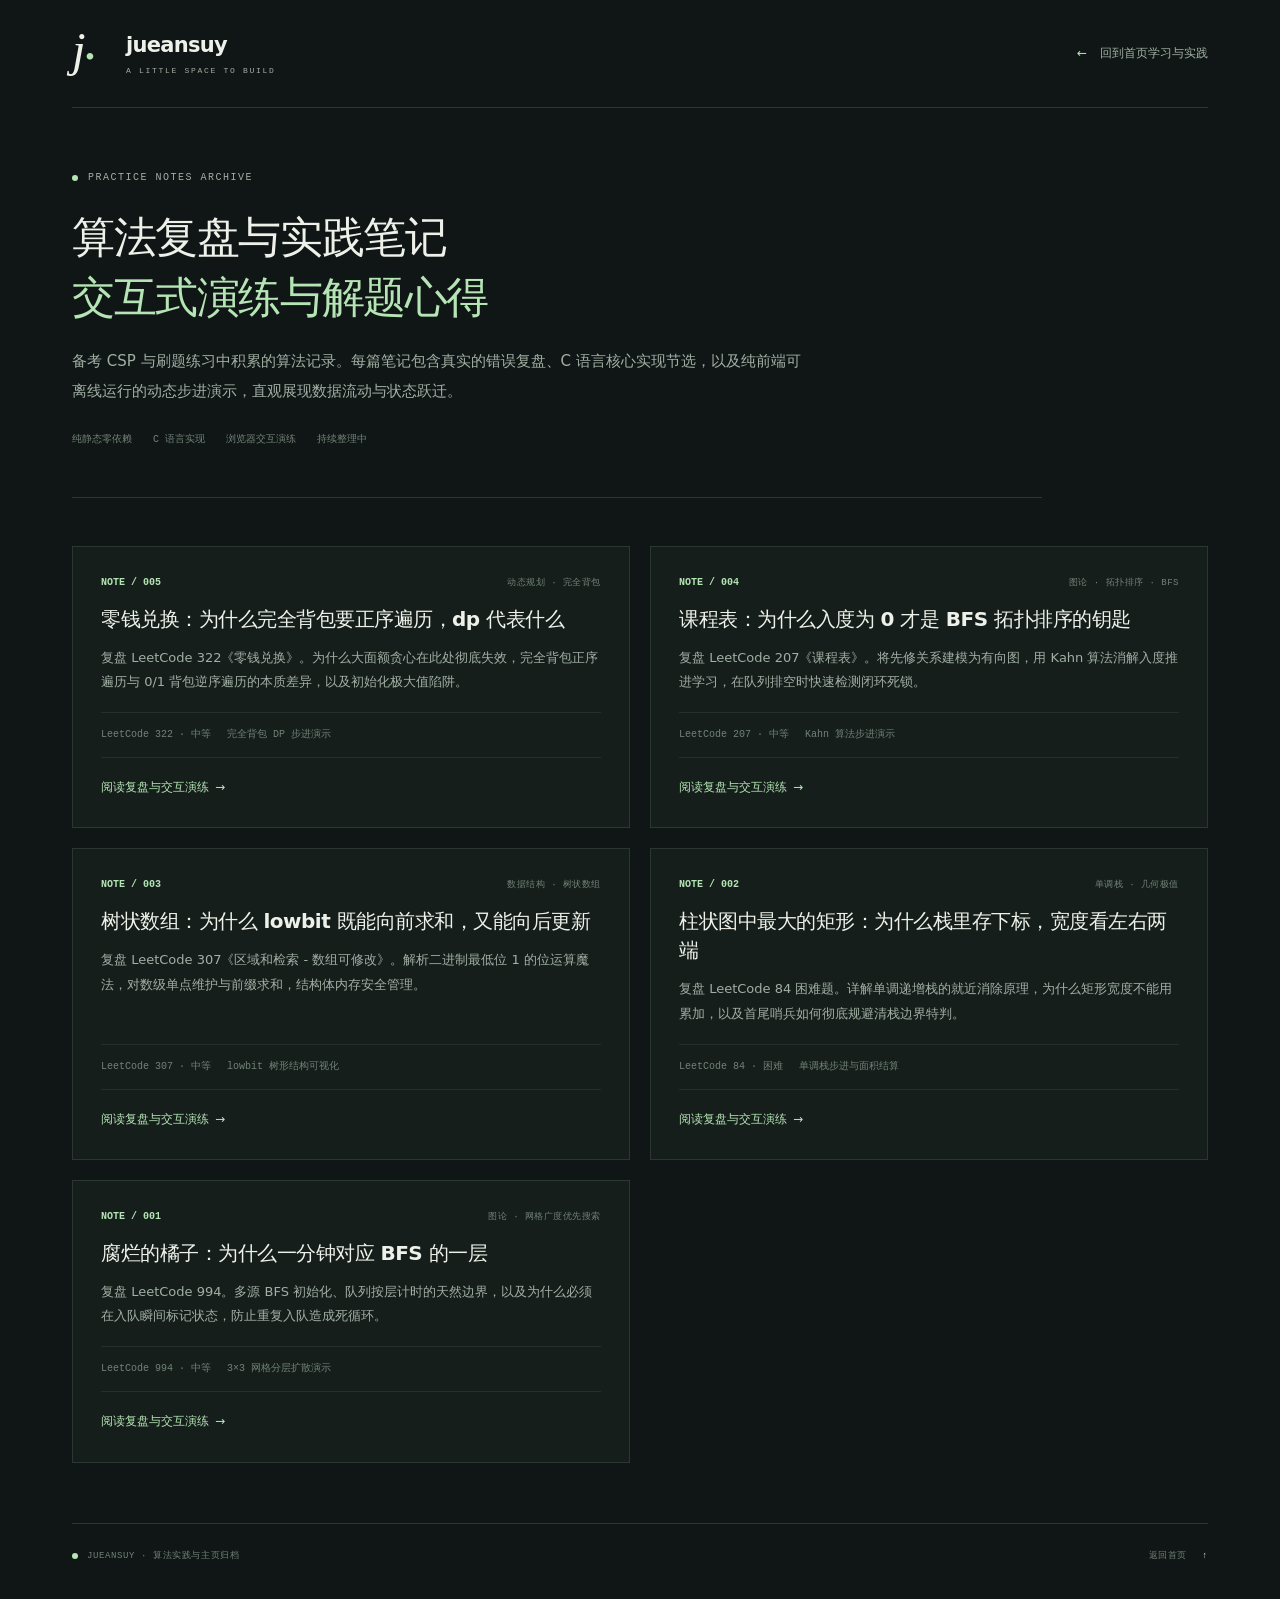
==== notes/index.html @ 7fdd6e7a "Add notes archive, timestamp tool, practice note 005 (Coin Change), and SEO polish" ====
<!doctype html>
<html lang="zh-CN">
<head>
  <meta charset="UTF-8">
  <meta name="viewport" content="width=device-width, initial-scale=1">
  <meta name="description" content="Jueansuy 的算法与刷题实践笔记归档。包含广度优先搜索、单调栈、树状数组、有向图拓扑排序等 C 语言解题复盘与浏览器交互式步进演示。">
  <meta name="theme-color" content="#101615">
  <title>实践笔记归档 · 算法复盘与交互演示 · Jueansuy</title>
  <link rel="icon" type="image/svg+xml" href="../favicon.svg">
  <link rel="stylesheet" href="../style.css">
  <meta property="og:type" content="website">
  <meta property="og:title" content="实践笔记归档 · 算法复盘与交互演示 · Jueansuy">
  <meta property="og:description" content="Jueansuy 的算法与刷题实践笔记归档。包含广度优先搜索、单调栈、树状数组、有向图拓扑排序、完全背包等 C 语言解题复盘与浏览器交互式步进演示。">
  <meta property="og:url" content="https://www.jueansuy.cn/notes/index.html">
  <meta name="twitter:card" content="summary">
</head>
<body class="article-page notes-archive-page">
  <a class="skip-link" href="#archive-content">跳到笔记归档内容</a>
  <div class="site-shell">
    <header class="article-masthead">
      <a class="brand" href="../index.html" aria-label="Jueansuy 首页"><span class="brand-symbol">j<span>•</span></span><span>jueansuy<span class="brand-caption">A LITTLE SPACE TO BUILD</span></span></a>
      <a class="article-back" href="../index.html#practice"><span aria-hidden="true">←</span> 回到首页学习与实践</a>
    </header>

    <main id="archive-content">
      <header class="article-intro">
        <div class="eyebrow"><span class="status-dot"></span> PRACTICE NOTES ARCHIVE</div>
        <h1>算法复盘与实践笔记<br><span class="mint">交互式演练与解题心得</span></h1>
        <p class="article-deck">备考 CSP 与刷题练习中积累的算法记录。每篇笔记包含真实的错误复盘、C 语言核心实现节选，以及纯前端可离线运行的动态步进演示，直观展现数据流动与状态跃迁。</p>
        <div class="article-meta">
          <span>纯静态零依赖</span>
          <span>C 语言实现</span>
          <span>浏览器交互演练</span>
          <span>持续整理中</span>
        </div>
      </header>

      <section class="archive-section" aria-label="算法实践笔记列表">
        <div class="archive-grid">

          <article class="archive-card" aria-labelledby="note-005-title">
            <div class="archive-card-top">
              <span class="archive-card-num">NOTE / 005</span>
              <span class="archive-card-tag">动态规划 · 完全背包</span>
            </div>
            <h2 id="note-005-title"><a href="./coin-change.html">零钱兑换：为什么完全背包要正序遍历，dp 代表什么</a></h2>
            <p class="archive-card-desc">复盘 LeetCode 322《零钱兑换》。为什么大面额贪心在此处彻底失效，完全背包正序遍历与 0/1 背包逆序遍历的本质差异，以及初始化极大值陷阱。</p>
            <div class="archive-card-meta">
              <span>LeetCode 322 · 中等</span>
              <span>完全背包 DP 步进演示</span>
            </div>
            <div class="archive-card-footer">
              <a class="archive-card-link" href="./coin-change.html">阅读复盘与交互演练 <span aria-hidden="true">→</span></a>
            </div>
          </article>

          <article class="archive-card" aria-labelledby="note-004-title">
            <div class="archive-card-top">
              <span class="archive-card-num">NOTE / 004</span>
              <span class="archive-card-tag">图论 · 拓扑排序 · BFS</span>
            </div>
            <h2 id="note-004-title"><a href="./course-schedule.html">课程表：为什么入度为 0 才是 BFS 拓扑排序的钥匙</a></h2>
            <p class="archive-card-desc">复盘 LeetCode 207《课程表》。将先修关系建模为有向图，用 Kahn 算法消解入度推进学习，在队列排空时快速检测闭环死锁。</p>
            <div class="archive-card-meta">
              <span>LeetCode 207 · 中等</span>
              <span>Kahn 算法步进演示</span>
            </div>
            <div class="archive-card-footer">
              <a class="archive-card-link" href="./course-schedule.html">阅读复盘与交互演练 <span aria-hidden="true">→</span></a>
            </div>
          </article>

          <article class="archive-card" aria-labelledby="note-003-title">
            <div class="archive-card-top">
              <span class="archive-card-num">NOTE / 003</span>
              <span class="archive-card-tag">数据结构 · 树状数组</span>
            </div>
            <h2 id="note-003-title"><a href="./range-sum-mutable.html">树状数组：为什么 lowbit 既能向前求和，又能向后更新</a></h2>
            <p class="archive-card-desc">复盘 LeetCode 307《区域和检索 - 数组可修改》。解析二进制最低位 1 的位运算魔法，对数级单点维护与前缀求和，结构体内存安全管理。</p>
            <div class="archive-card-meta">
              <span>LeetCode 307 · 中等</span>
              <span>lowbit 树形结构可视化</span>
            </div>
            <div class="archive-card-footer">
              <a class="archive-card-link" href="./range-sum-mutable.html">阅读复盘与交互演练 <span aria-hidden="true">→</span></a>
            </div>
          </article>

          <article class="archive-card" aria-labelledby="note-002-title">
            <div class="archive-card-top">
              <span class="archive-card-num">NOTE / 002</span>
              <span class="archive-card-tag">单调栈 · 几何极值</span>
            </div>
            <h2 id="note-002-title"><a href="./largest-rectangle.html">柱状图中最大的矩形：为什么栈里存下标，宽度看左右两端</a></h2>
            <p class="archive-card-desc">复盘 LeetCode 84 困难题。详解单调递增栈的就近消除原理，为什么矩形宽度不能用累加，以及首尾哨兵如何彻底规避清栈边界特判。</p>
            <div class="archive-card-meta">
              <span>LeetCode 84 · 困难</span>
              <span>单调栈步进与面积结算</span>
            </div>
            <div class="archive-card-footer">
              <a class="archive-card-link" href="./largest-rectangle.html">阅读复盘与交互演练 <span aria-hidden="true">→</span></a>
            </div>
          </article>

          <article class="archive-card" aria-labelledby="note-001-title">
            <div class="archive-card-top">
              <span class="archive-card-num">NOTE / 001</span>
              <span class="archive-card-tag">图论 · 网格广度优先搜索</span>
            </div>
            <h2 id="note-001-title"><a href="./rotting-oranges.html">腐烂的橘子：为什么一分钟对应 BFS 的一层</a></h2>
            <p class="archive-card-desc">复盘 LeetCode 994。多源 BFS 初始化、队列按层计时的天然边界，以及为什么必须在入队瞬间标记状态，防止重复入队造成死循环。</p>
            <div class="archive-card-meta">
              <span>LeetCode 994 · 中等</span>
              <span>3×3 网格分层扩散演示</span>
            </div>
            <div class="archive-card-footer">
              <a class="archive-card-link" href="./rotting-oranges.html">阅读复盘与交互演练 <span aria-hidden="true">→</span></a>
            </div>
          </article>

        </div>
      </section>
    </main>

    <footer class="site-footer">
      <span><span class="status-dot"></span> JUEANSUY · 算法实践与主页归档</span>
      <a href="../index.html">返回首页 <span>↑</span></a>
    </footer>
  </div>
</body>
</html>
---- style.css ----
:root{color-scheme:dark;--bg:#101615;--surface:#151e1b;--surface-deep:#111915;--line:#2a3831;--line-soft:#233028;--ink:#eef1e9;--muted:#a1afa4;--subtle:#718277;--mint:#b5e5b5;--lime:#c2e9a6;--mono:Consolas,"SFMono-Regular",monospace;--sans:Inter,"Segoe UI","Microsoft YaHei",system-ui,sans-serif}*{box-sizing:border-box}html{scroll-behavior:smooth;scroll-padding-top:26px}body{margin:0;background:var(--bg);color:var(--ink);font-family:var(--sans);font-size:15px;line-height:1.7;-webkit-font-smoothing:antialiased}button,textarea{font:inherit}button,a,textarea{-webkit-tap-highlight-color:transparent}a{color:inherit;text-decoration:none}button{cursor:pointer}button:disabled{cursor:default;opacity:.45}[hidden]{display:none!important}button:focus-visible,a:focus-visible,summary:focus-visible{outline:2px solid var(--mint);outline-offset:5px}textarea:focus-visible{outline:2px solid var(--mint);outline-offset:-2px}::selection{background:#b5e5b5;color:#101615}.site-shell{max-width:1232px;margin:auto;padding:0 48px}.skip-link{position:fixed;top:-100px;left:16px;z-index:100;padding:10px 20px;background:var(--mint);color:var(--bg)}.skip-link:focus{top:12px}.site-header{height:108px;display:flex;align-items:center;justify-content:space-between;border-bottom:1px solid var(--line);gap:28px}.brand{display:flex;align-items:center;gap:14px;font-weight:650;font-size:21px;letter-spacing:-.7px}.brand-symbol{width:40px;height:44px;font-size:49px;line-height:37px;font-family:Georgia,serif;font-style:italic;letter-spacing:-7px;font-weight:500}.brand-symbol>span{color:var(--mint);font-size:28px;margin-left:6px}.brand-caption{font:8px/1.8 var(--mono);letter-spacing:1.7px;display:block;color:var(--muted)}.site-header nav{display:flex;gap:34px;margin-left:auto}.site-header nav a{font-size:13px;color:var(--muted);transition:color .2s}.site-header nav a:hover,.text-link:hover{color:var(--mint)}.header-link{font-size:12px;border:1px solid #3d5043;padding:10px 16px;white-space:nowrap}.header-link span{margin-left:13px;color:var(--mint)}.hero{display:grid;grid-template-columns:1.2fr 1fr;gap:54px;align-items:center;padding:77px 0 72px}.eyebrow{font:10px/1.5 var(--mono);letter-spacing:1.5px;color:var(--muted);display:flex;align-items:center;gap:10px}.status-dot{display:inline-block;flex:none;width:6px;height:6px;border-radius:50%;background:var(--mint)}h1{font-size:clamp(40px,4.7vw,61px);line-height:1.35;font-weight:560;letter-spacing:-2.6px;margin:24px 0}.mint{color:var(--mint)}.hero-description{font-size:13px;line-height:1.95;color:var(--muted);margin:0 0 27px}.button{border:0;display:inline-flex;align-items:center;justify-content:center;gap:27px;padding:13px 21px;font-size:13px;font-weight:600;line-height:1.4;transition:background .2s,transform .2s}.button-primary{background:var(--mint);color:#142519}.button-primary:hover:enabled,a.button-primary:hover{background:#cef4ca;transform:translateY(-1px)}.hero-button{padding:15px 22px}.hero-footnote{margin-top:22px;display:flex;align-items:center;gap:10px;color:var(--subtle);font-size:11px}.little-line{display:inline-block;width:24px;height:1px;background:#516454}.hero-art{height:337px;position:relative;overflow:hidden;background-color:#1b2820;background-image:radial-gradient(#54634a66 .7px,transparent .7px);background-size:13px 13px;border:1px solid #3c4a39;isolation:isolate}.art-corner{position:absolute;left:20px;right:20px;font:9px/1.5 var(--mono);letter-spacing:1.4px;color:#adbea4;z-index:3}.art-corner-top{top:18px}.art-corner-bottom{bottom:17px;display:flex;justify-content:space-between;border-top:1px solid #83967644;padding-top:12px}.art-corner-bottom span{font-size:19px;line-height:12px}.art-letter{position:absolute;left:65px;top:-23px;font:italic 310px/1.05 Georgia,serif;color:#cfdfb1;letter-spacing:-25px;z-index:1;text-shadow:15px 13px 0 #0f1a1266;transform:rotate(-7deg)}.art-letter span{color:#a8d4b5;font-size:260px}.orbit{position:absolute;border:1px solid #95b69155;border-radius:50%;width:330px;height:180px;transform:rotate(-37deg);top:79px;left:25px}.orbit-two{transform:rotate(36deg);width:380px;height:240px;top:41px;left:14px;border-color:#95b69133}.orbit-dot{position:absolute;left:40px;top:192px;width:8px;height:8px;background:var(--mint);border-radius:50%;z-index:3;box-shadow:0 0 0 5px #b5e5b511}.art-sticker{position:absolute;right:19px;top:115px;background:#dedeca;color:#29382b;padding:17px 21px;transform:rotate(7deg);z-index:2;font:30px/1.05 Georgia,serif;box-shadow:3px 4px 0 #0a140b33}.art-sticker em{font-weight:400}.art-sticker span{display:block;font:9px/1.6 var(--sans);margin-top:11px;letter-spacing:1.1px}.section-heading{display:flex;align-items:end;justify-content:space-between;gap:24px;margin-bottom:23px}.section-index{font:10px/1.6 var(--mono);letter-spacing:1.7px;color:var(--subtle)}h2{font-size:27px;line-height:1.4;font-weight:550;letter-spacing:-.8px;margin:10px 0 0}.section-heading>p{font-size:11px;line-height:1.6;color:var(--muted);margin:0 0 4px;display:flex;align-items:center;gap:8px}.section-heading .status-dot{width:5px;height:5px}.workbench{border:1px solid #3b4b3e;background:var(--surface)}.workbench-top{display:flex;align-items:center;justify-content:space-between;border-bottom:1px solid var(--line);padding:0 22px;gap:16px}.tool-tabs{display:flex;align-items:stretch;gap:24px}.tool-tab{color:var(--muted);background:transparent;border:0;padding:20px 4px 17px;font-size:12px;border-bottom:2px solid transparent;white-space:nowrap}.tool-tab>span{font:13px var(--mono);margin-right:7px;color:var(--subtle)}.tool-tab.active{color:var(--mint);border-bottom-color:var(--mint)}.tool-tab.active>span{color:var(--mint)}.local-badge{font:9px var(--mono);letter-spacing:1px;color:#849788;white-space:nowrap}.local-badge>span{font-size:14px;vertical-align:middle;margin-right:5px}.tool-description-row{display:flex;align-items:center;justify-content:space-between;gap:16px;min-height:74px;padding:14px 26px}.tool-description-row>p{font-size:11px;color:var(--muted);margin:0;line-height:1.8}.mode-controls{display:flex;border:1px solid #465944;padding:3px;flex:none}.mode-controls button{border:0;background:transparent;color:var(--muted);font-size:11px;line-height:1.3;padding:7px 13px}.mode-controls button[aria-pressed=true]{background:#334531;color:#e4efd9}.editors{display:grid;grid-template-columns:1fr 1fr;padding:0 26px;gap:18px}.editor{min-width:0;background:var(--surface-deep);border:1px solid var(--line);display:flex;flex-direction:column}.editor-heading{padding:12px 15px;display:flex;align-items:center;justify-content:space-between;border-bottom:1px solid var(--line-soft);gap:8px;min-height:48px}.editor-heading label{font-size:11px;font-weight:600;white-space:nowrap}.editor-heading label span{font:9px var(--mono);color:var(--subtle);margin-left:7px;letter-spacing:1px}.editor-actions{display:flex;gap:14px}.editor-actions button,.copy-button{background:transparent;border:0;color:var(--muted);font-size:10px;padding:2px 0}.editor-actions button:hover,.copy-button:hover:enabled{color:var(--mint)}.copy-button{display:flex;align-items:center;gap:5px;white-space:nowrap}.copy-button svg{width:13px;height:13px;fill:none;stroke:currentColor;stroke-width:1.3}.editor textarea{width:100%;min-height:163px;resize:vertical;border:0;border-radius:0;display:block;padding:17px 15px;background:transparent;color:#e2eadf;font:13px/1.9 var(--mono),"Microsoft YaHei",sans-serif;overflow-wrap:anywhere;white-space:pre-wrap}.output-editor textarea{color:var(--mint);word-break:break-all}.editor textarea::placeholder{color:#65796a;font-size:12px}.editor-meta{margin-top:auto;display:flex;justify-content:space-between;padding:8px 15px;border-top:1px solid var(--line-soft);font:9px/1.5 var(--mono);color:var(--subtle);gap:12px}.workbench-footer{display:flex;align-items:center;justify-content:space-between;gap:16px;padding:21px 26px}.run-actions{display:flex;gap:16px;align-items:center}.swap-button{border:0;background:transparent;color:var(--muted);font-size:11px;padding:8px 0;white-space:nowrap}.swap-button>span{margin-left:7px}#tool-status{font-size:11px;line-height:1.8;color:var(--muted);margin:0;text-align:right;max-width:48%;overflow-wrap:anywhere}#tool-status[data-state=error]{color:#f5b3a7}#tool-status[data-state=success]{color:#bad0aa}.toolbox-caption{display:flex;justify-content:space-between;gap:18px;font:10px/1.8 var(--mono);color:var(--subtle);margin-top:12px}.noscript-note{border:1px solid #a98650;padding:15px;color:#edd4ad}.notes-section{margin-top:74px}.note-list{border-top:1px solid var(--line)}.note{border-bottom:1px solid var(--line)}.note summary{list-style:none;cursor:pointer;display:flex;align-items:center;gap:28px;padding:24px 7px;transition:background .2s}.note summary::-webkit-details-marker{display:none}.note summary:hover{background:#18241a}.note-number{font:12px var(--mono);color:#6d8671;align-self:flex-start;padding-top:4px;min-width:30px}.note-category{font:9px var(--mono);letter-spacing:1.2px;color:var(--subtle)}h3{font-weight:500;font-size:18px;line-height:1.6;margin:5px 0 4px;letter-spacing:-.2px}.note summary p{font-size:11px;color:var(--muted);margin:0}.note-open{margin-left:auto;align-self:center;font-size:22px;font-weight:300;color:var(--mint);padding:0 9px}.note[open] .note-open{transform:rotate(45deg)}.note-body{max-width:810px;padding:0 58px 26px;font-size:13px;line-height:1.95;color:#b6c3b7}.note-body p:first-child{margin-top:0}.note-body code{font:11px var(--mono);padding:2px 5px;background:#26362a;color:var(--mint)}.text-link{background:transparent;border:0;padding:4px 0;font-size:12px;color:var(--mint)}.text-link span{margin-left:12px}.about-section{margin-top:72px;display:flex;gap:28px;align-items:center;border-top:1px solid var(--line);padding:36px 0}.about-mark{font-size:53px;line-height:1;color:var(--mint);align-self:flex-start}.about-section h2{font-size:23px}.about-section p{font-size:12px;color:var(--muted);margin-bottom:0;max-width:630px}.about-tag{margin-left:auto;font:12px/1.45 var(--mono);letter-spacing:1px;color:#6b816f;padding-left:20px}.about-tag span{color:var(--mint)}.site-footer{display:flex;justify-content:space-between;align-items:center;gap:20px;border-top:1px solid var(--line);padding:24px 0 35px;font:9px/1.8 var(--mono);letter-spacing:.6px;color:var(--subtle)}.site-footer>span{display:flex;align-items:center;gap:9px}.site-footer a{white-space:nowrap}.site-footer a span{margin-left:9px;color:var(--mint)}
@media(min-width:1500px){.site-shell{max-width:1310px}.hero{gap:100px}.hero-art{height:365px}.art-letter{top:-12px;left:90px}.art-sticker{right:23px;top:130px}.orbit{left:55px;top:94px}.orbit-two{left:39px;top:55px}}
@media(max-width:900px){.site-shell{padding:0 28px}.site-header{height:92px;gap:16px}.site-header nav{gap:22px}.header-link{display:none}.hero{gap:28px;padding:56px 0 58px;grid-template-columns:1.15fr 1fr}h1{font-size:45px;letter-spacing:-2px}.hero-art{height:310px}.art-letter{left:25px;top:0;font-size:275px}.art-letter span{font-size:220px}.art-sticker{right:12px;top:132px;font-size:23px;padding:14px}.orbit{left:-25px}.orbit-two{left:-40px}.art-corner{font-size:8px}.tool-tabs{gap:20px}.local-badge{display:none}.section-heading>p{max-width:210px}.editors{padding:0 20px;gap:12px}.tool-description-row{padding:14px 20px}.workbench-footer{padding:19px 20px;flex-wrap:wrap}#tool-status{max-width:100%;text-align:left}.hero-description{font-size:12px}.desktop-break{display:none}.run-actions{flex-wrap:wrap}}
@media(max-width:640px){.site-shell{padding:0 20px}.site-header{height:83px;gap:12px}.brand{font-size:19px;gap:9px}.brand-caption{font-size:7px;letter-spacing:1px}.brand-symbol{width:31px}.site-header nav{gap:15px}.site-header nav a{font-size:11px}.hero{grid-template-columns:1fr;padding:40px 0 43px;gap:32px}.eyebrow{font-size:8px;letter-spacing:1.2px}h1{font-size:48px;line-height:1.3;letter-spacing:-2.2px;margin:20px 0}.hero-description{font-size:12px}.hero-art{height:224px}.art-letter{font-size:225px;top:-32px;left:60px;letter-spacing:-20px}.art-letter span{font-size:190px}.art-sticker{right:30px;top:60px;font-size:26px;padding:15px 20px}.art-corner-top{top:13px}.art-corner-bottom{bottom:13px;padding-top:8px}.orbit{left:40px;top:30px;width:260px;height:140px}.orbit-two{left:10px;top:-12px;width:310px;height:210px}.orbit-dot{left:39px;top:129px}.hero-footnote{margin-top:17px;font-size:10px}.section-heading{align-items:start;flex-direction:column;gap:10px;margin-bottom:19px}.section-heading>p{max-width:none;margin:0;font-size:10px}.section-index{font-size:9px}h2{font-size:25px;margin-top:8px}.workbench-top{padding:0 13px;overflow-x:auto;-webkit-overflow-scrolling:touch;scrollbar-width:none}.workbench-top::-webkit-scrollbar{display:none}.tool-tabs{width:max-content;min-width:100%;gap:14px;justify-content:flex-start}.tool-tab{padding:17px 3px 14px;font-size:11px}.tool-tab>span{margin-right:4px;font-size:11px}.tool-description-row{padding:16px;gap:12px;align-items:flex-start;flex-direction:column;min-height:0}.tool-description-row>p{font-size:11px}.editors{grid-template-columns:1fr;padding:0 15px;gap:12px}.editor textarea{min-height:145px;padding:13px;font-size:12px}.editor-heading{padding:11px 13px}.editor-meta{padding:8px 13px}.output-editor textarea{min-height:130px}.workbench-footer{padding:18px 15px;gap:12px;align-items:flex-start;flex-direction:column}.run-actions{gap:13px;width:100%}.run-actions>.button{flex:1;padding:13px 12px;font-size:12px;gap:12px}.swap-button{font-size:10px}#tool-status{font-size:10px}.toolbox-caption{font-size:9px;flex-direction:column;gap:2px}.notes-section{margin-top:49px}.note summary{gap:13px;padding:20px 0}.note-number{font-size:10px;min-width:20px}.note-category{font-size:8px;letter-spacing:.7px}h3{font-size:15px;line-height:1.55}.note summary p{font-size:10px}.note-open{font-size:20px;padding:0 3px}.note-body{padding:0 15px 22px 33px;font-size:12px}.about-section{margin-top:46px;padding:28px 0;gap:15px;align-items:flex-start}.about-mark{font-size:34px}.about-section h2{font-size:21px}.about-section p{font-size:11px}.about-tag{display:none}.site-footer{font-size:8px;letter-spacing:0;padding:20px 0 26px;align-items:flex-start}.site-footer>span{max-width:220px}.site-footer .status-dot{width:4px;height:4px;margin-top:4px}}
@media(max-width:360px){.site-shell{padding:0 15px}.site-header nav{gap:11px}.brand-caption{display:none}.brand{font-size:18px}.site-header{height:73px}h1{font-size:41px}.hero-art{height:205px}.art-letter{left:35px;top:-40px}.art-sticker{right:15px;top:56px;font-size:24px}.tool-tab{font-size:10px}.tool-tab>span{font-size:10px;margin-right:3px}.editor-actions{gap:10px}.editor-heading label span{font-size:8px;margin-left:5px}.copy-button{font-size:9px}.run-actions{gap:8px}.swap-button{font-size:9px}.hero-footnote{font-size:9px}.section-heading h2{font-size:23px}.site-footer{gap:8px}}
.practice-section{margin-top:74px}.practice-grid{display:grid;grid-template-columns:minmax(0,1.5fr) minmax(0,1fr);gap:18px}.project-card{min-width:0;display:flex;flex-direction:column;padding:28px;border:1px solid var(--line);background:var(--surface)}.project-featured{grid-row:span 2;background:linear-gradient(140deg,#1d2b20,var(--surface) 70%);border-color:#485f47;padding:32px}.project-kicker{display:flex;justify-content:space-between;align-items:center;flex-wrap:wrap;gap:8px;font:10px/1.6 var(--mono);letter-spacing:.8px;color:var(--subtle)}.project-featured .project-kicker{color:var(--mint)}.project-card h3{margin:18px 0 12px;font-size:21px;line-height:1.5;overflow-wrap:anywhere}.project-featured h3{font-size:30px;line-height:1.45;letter-spacing:-.8px}.project-description{margin:0;color:var(--muted);font-size:12px;line-height:1.95}.project-flow{display:grid;grid-template-columns:repeat(3,minmax(0,1fr));gap:16px;margin:27px 0 24px;padding:22px 0;border-top:1px solid #344735;border-bottom:1px solid #344735;list-style:none}.project-flow li{min-width:0}.project-flow li>span{display:block;color:var(--subtle);font:8px/1.6 var(--mono);letter-spacing:.4px;overflow-wrap:anywhere}.project-flow strong{display:block;font-size:13px;font-weight:500;margin-top:7px}.project-flow p{color:var(--muted);font-size:10px;line-height:1.9;margin:7px 0 0}.project-details{font-size:12px;color:var(--muted)}.project-details summary{list-style:none;cursor:pointer;display:flex;align-items:center;justify-content:space-between;color:var(--mint);padding:2px 0}.project-details summary::-webkit-details-marker{display:none}.project-details summary>span{font-size:18px;line-height:1}.project-details[open] summary>span{transform:rotate(45deg)}.project-details p{font-size:11px;line-height:1.95;margin:12px 0 0}.project-tags{display:flex;flex-wrap:wrap;gap:7px;padding:0;margin:23px 0 0;list-style:none}.project-tags li{font:9px/1.6 var(--mono);color:#b7c7b5;border:1px solid #344735;padding:4px 8px;overflow-wrap:anywhere}.project-link{display:flex;align-items:center;justify-content:space-between;gap:16px;font-size:12px;color:var(--mint);padding-top:20px;margin-top:auto}.project-link:hover{text-decoration:underline;text-underline-offset:4px}.project-recent{background:var(--surface-deep)}
@media(max-width:900px){.practice-grid{grid-template-columns:minmax(0,1.25fr) minmax(0,1fr);gap:14px}.project-card{padding:23px}.project-featured{padding:25px}.project-featured h3{font-size:25px}.project-card:not(.project-featured) h3{font-size:19px}.project-flow{grid-template-columns:1fr;gap:15px;margin:22px 0}.project-flow li>span{display:inline-block;margin-right:12px}.project-flow strong{display:inline-block;margin-top:0}.project-flow p{margin-top:4px}}
@media(max-width:640px){.site-header{height:auto;min-height:105px;flex-wrap:wrap;gap:14px;padding:17px 0}.site-header nav{flex-basis:100%;margin-left:0;flex-wrap:wrap;gap:8px 23px}.site-header nav a{white-space:nowrap}.practice-section{margin-top:49px}.practice-grid{grid-template-columns:minmax(0,1fr);gap:14px}.project-featured{grid-row:auto}.project-card,.project-featured{padding:23px}.project-featured h3{font-size:27px;margin-top:17px}.project-flow{gap:17px}.project-kicker{font-size:9px}.project-title-break{display:none}.project-card:not(.project-featured) h3{font-size:20px}.project-link{padding-top:18px}.project-tags{margin-top:19px}}
@media(max-width:360px){.site-header nav{gap:8px 19px}.project-card,.project-featured{padding:20px}.project-featured h3{font-size:25px}.project-kicker{letter-spacing:.2px}.project-flow li>span{margin-right:8px}}
.project-note-link{display:block;margin-top:22px;padding:15px 0;border-top:1px solid var(--line);border-bottom:1px solid var(--line);color:var(--mint);font-size:12px;line-height:1.8;overflow-wrap:anywhere}.project-note-label{display:block;font:9px/1.7 var(--mono);letter-spacing:1px;color:var(--subtle);margin-bottom:5px}.project-note-link>span:last-child{display:flex;align-items:center;justify-content:space-between;gap:12px}.project-note-link:hover>span:last-child{text-decoration:underline;text-underline-offset:4px}.project-note-link+.project-note-link{margin-top:-1px}
.article-page .article-masthead{min-height:108px;display:flex;align-items:center;justify-content:space-between;gap:25px;border-bottom:1px solid var(--line)}.article-page .article-back{font-size:12px;color:var(--muted);white-space:nowrap}.article-page .article-back>span{color:var(--mint);margin-right:9px}.article-page .article-back:hover{color:var(--mint)}.article-page .article-intro{max-width:970px;padding:62px 0 48px;border-bottom:1px solid var(--line);margin-bottom:48px}.article-page .article-intro h1{font-size:43px;line-height:1.4;letter-spacing:-1.4px;margin:22px 0 20px;overflow-wrap:anywhere;font-weight:550}.article-page .article-deck{max-width:740px;font-size:15px;line-height:1.95;color:var(--muted);margin:0}.article-page .article-meta{display:flex;flex-wrap:wrap;gap:9px 21px;font:10px/1.8 var(--mono);color:var(--subtle);margin-top:25px}.article-page .article-layout{display:grid;grid-template-columns:minmax(0,780px) minmax(150px,1fr);gap:64px}.article-page .article-content{min-width:0}.article-page .article-section{margin:0 0 53px;scroll-margin-top:28px}.article-page .article-section h2{font-size:25px;margin:9px 0 19px;line-height:1.5;letter-spacing:-.5px;overflow-wrap:anywhere}.article-page .article-section p{font-size:14px;line-height:1.95;color:#b6c3b7;margin:15px 0}.article-page .article-section strong{color:var(--ink);font-weight:550}.article-page .article-section code{font:12px/1.7 var(--mono);color:var(--mint);background:#233328;padding:2px 5px;overflow-wrap:anywhere}.article-page .article-toc{position:sticky;top:34px;align-self:start;padding:5px 0 0 24px;border-left:1px solid var(--line)}.article-page .article-toc nav{display:flex;flex-direction:column;gap:15px;margin-top:23px}.article-page .article-toc nav a{font-size:12px;color:var(--muted)}.article-page .article-toc nav a:hover{color:var(--mint)}.article-page .article-toc>p{font-size:11px;line-height:1.9;color:var(--subtle);margin-top:33px}.article-page .article-steps{list-style:none;margin:24px 0;padding:0;border-top:1px solid var(--line)}.article-page .article-steps>li{display:flex;align-items:start;gap:20px;padding:23px 0;border-bottom:1px solid var(--line)}.article-page .article-step-number{font:11px/1.7 var(--mono);color:var(--subtle);padding-top:2px;flex:none}.article-page .article-steps h3{font-size:17px;line-height:1.6;margin:0 0 8px}.article-page .article-steps p{margin:0;font-size:13px}.article-page .article-insight{padding:22px 25px;border-left:2px solid var(--mint);background:#18251c}.article-page .article-insight p{margin:8px 0 0;font-size:13px}.article-page .article-code-panel{border:1px solid var(--line);background:var(--surface-deep);margin:23px 0 15px;min-width:0}.article-page .article-code-caption{display:flex;align-items:center;justify-content:space-between;gap:14px;padding:13px 18px;border-bottom:1px solid var(--line);font:10px/1.7 var(--mono);color:var(--subtle)}.article-page .article-code-caption a{color:var(--mint);font-size:10px}.code-copy-btn{border:1px solid #3c5443;background:#152219;color:var(--mint);font:10px/1 var(--mono);padding:4px 8px;cursor:pointer;transition:all .15s ease;margin-left:auto}.code-copy-btn:hover{background:#1f3525;border-color:var(--mint)}.code-copy-btn[data-copied="true"]{background:var(--mint);color:#101615;border-color:var(--mint);font-weight:600}.article-page .article-code-panel pre{max-width:100%;overflow:auto;margin:0;padding:22px;tab-size:4;color:#c4d5bd;font:12px/1.85 var(--mono);overscroll-behavior-x:contain}.article-page .article-code-panel pre:focus-visible{outline:2px solid var(--mint);outline-offset:-2px}.article-page .article-code-panel pre code{background:transparent;padding:0;font:inherit;white-space:pre;overflow-wrap:normal;color:inherit}.article-page .article-section .article-small{font-size:11px;line-height:1.9;color:var(--subtle)}.article-page .article-review-list{margin:23px 0 0;border-top:1px solid var(--line)}.article-page .article-review-list>div{padding:20px 0;border-bottom:1px solid var(--line)}.article-page .article-review-list dt{font-size:15px;color:var(--ink);margin-bottom:9px}.article-page .article-review-list dt>span{color:var(--subtle);font:10px var(--mono);margin-right:13px}.article-page .article-review-list dd{margin:0;font-size:13px;line-height:1.95;color:#b6c3b7}.article-page .article-case-grid{display:grid;grid-template-columns:repeat(2,minmax(0,1fr));gap:13px;margin-top:24px}.article-page .article-case-grid>div{padding:22px;border:1px solid var(--line);background:var(--surface)}.article-page .article-case-result{font:10px/1.7 var(--mono);color:var(--mint)}.article-page .article-case-grid h3{font-size:17px;margin:11px 0 13px}.article-page .article-case-grid p{font-size:12px;margin:13px 0 0}.article-page .article-complexity{display:grid;grid-template-columns:repeat(2,minmax(0,1fr));gap:25px;border-top:1px solid var(--line);border-bottom:1px solid var(--line);padding:24px 0;margin:24px 0 12px}.article-page .article-complexity>div>span{font-size:11px;color:var(--muted);display:block}.article-page .article-complexity>div>strong{font:27px/1.5 var(--mono);display:block;color:var(--mint);margin-top:8px}.article-page .article-complexity p{font-size:12px;margin:9px 0 0}.article-page .article-sources{border-top:1px solid var(--line);padding-top:30px}.article-page .article-sources h2{font-size:21px}.article-page .article-sources p{font-size:12px}.article-page .article-sources ul{list-style:none;padding:0;margin:19px 0 0;display:flex;flex-direction:column;gap:10px}.article-page .article-sources li a{font-size:12px;color:var(--mint);overflow-wrap:anywhere}.article-page .article-sources a:hover{text-decoration:underline;text-underline-offset:4px}.article-page .article-sources li a>span{margin-left:8px}.article-page .site-footer{margin-top:7px}.archive-section{margin-bottom:60px}.archive-grid{display:grid;grid-template-columns:repeat(2,minmax(0,1fr));gap:20px}.archive-card{border:1px solid var(--line);background:var(--surface);padding:28px;display:flex;flex-direction:column;transition:border-color .2s}.archive-card:hover{border-color:#4a634a}.archive-card-top{display:flex;justify-content:space-between;align-items:center;gap:10px;font:10px/1.6 var(--mono);color:var(--subtle);margin-bottom:14px}.archive-card-num{color:var(--mint);font-weight:600}.archive-card-tag{font-size:9px;letter-spacing:.5px}.archive-card h2{font-size:20px;line-height:1.45;margin:0 0 12px;font-weight:550;letter-spacing:-.5px}.archive-card h2 a{color:inherit}.archive-card h2 a:hover{color:var(--mint)}.archive-card-desc{font-size:13px;line-height:1.85;color:var(--muted);margin:0 0 18px}.archive-card-meta{display:flex;flex-wrap:wrap;gap:8px 16px;font:10px/1.6 var(--mono);color:var(--subtle);padding:14px 0;border-top:1px solid var(--line-soft);border-bottom:1px solid var(--line-soft);margin-top:auto}.archive-card-footer{padding-top:16px}.archive-card-link{font-size:12px;color:var(--mint);display:inline-flex;align-items:center;gap:6px}.archive-card-link:hover{text-decoration:underline;text-underline-offset:4px}
.article-page .orange-demo-panel{border:1px solid #435a43;background:linear-gradient(140deg,#1b2a1f,var(--surface) 80%);margin-top:24px}.article-page .orange-demo-heading{display:flex;justify-content:space-between;gap:15px;padding:15px 22px;border-bottom:1px solid #344735;font:10px/1.7 var(--mono);color:var(--muted)}.article-page .orange-demo-heading>span:first-child{color:var(--mint)}.article-page .orange-stage{display:grid;grid-template-columns:minmax(0,255px) minmax(0,1fr);align-items:center;gap:33px;padding:27px 24px}.article-page .orange-grid{display:grid;grid-template-columns:repeat(var(--orange-cols,3),minmax(0,1fr));gap:8px;max-width:255px;margin:0 auto}.article-page .orange-cell{min-width:0;aspect-ratio:1;display:flex;align-items:center;justify-content:center;font:26px/1.2 var(--mono);border:1px solid #35483a;background:#111b15;color:#748979}.article-page .orange-cell[data-value="1"]{background:#b5e5b5;color:#1b3522;border-color:#b5e5b5}.article-page .orange-cell[data-value="2"]{background:#704d35;color:#ffe5c7;border-color:#a77a51}.article-page .orange-cell[data-new="true"]{outline:2px solid #f8d59c;outline-offset:2px}.article-page .orange-legend{list-style:none;padding:0;margin:15px 0 0;display:flex;flex-wrap:wrap;justify-content:center;gap:9px 15px}.article-page .orange-legend>li{display:flex;gap:6px;align-items:center;color:var(--muted);font-size:10px}.article-page .orange-legend>li>span{display:inline-flex;justify-content:center;align-items:center;width:18px;height:18px;font:10px var(--mono);border:1px solid #35483a;color:#748979;background:#111b15}.article-page .orange-legend>li>span[data-value="1"]{background:var(--mint);color:#1b3522}.article-page .orange-legend>li>span[data-value="2"]{background:#704d35;color:#ffe5c7;border-color:#a77a51}.article-page .orange-readout{min-width:0}.article-page .orange-metrics{display:flex;gap:26px;flex-wrap:wrap}.article-page .orange-metrics>div>span{font-size:10px;color:var(--muted)}.article-page .orange-metrics p{font-size:10px;margin:3px 0 0;color:var(--subtle)}.article-page .orange-metrics p>strong{font:35px/1.35 var(--mono);color:var(--mint);margin-right:6px}.article-page #orange-status{font-size:12px;color:var(--ink);line-height:1.9;margin:18px 0 0;min-height:68px}.article-page .orange-reading-hint{font-size:10px;line-height:1.8;color:var(--subtle);margin:10px 0 0}.article-page .orange-controls{padding:20px 24px;border-top:1px solid #344735;display:flex;flex-direction:column;gap:17px}.article-page .orange-scenario-field{display:flex;align-items:center;gap:12px;min-width:0}.article-page .orange-scenario-field label{font-size:11px;color:var(--muted);flex:none}.article-page .orange-scenario-field select{max-width:100%;min-width:0;flex:1;border:1px solid #465d46;background:var(--surface-deep);border-radius:0;color:var(--ink);font:12px/1.5 var(--sans);padding:10px}.article-page .orange-scenario-field select:focus-visible{outline:2px solid var(--mint);outline-offset:3px}.article-page .orange-step-buttons{display:flex;flex-wrap:wrap;gap:9px}.article-page .orange-step-buttons button{border:1px solid #465d46;border-radius:0;background:transparent;color:var(--mint);padding:10px 14px;font:11px/1.5 var(--sans);min-height:39px}.article-page .orange-step-buttons #orange-next{background:var(--mint);border-color:var(--mint);color:#1b3522}.article-page .orange-step-buttons button:hover:enabled{border-color:var(--mint)}.article-page .orange-step-buttons button:disabled{opacity:.4}.article-page .orange-noscript{font-size:11px;color:var(--muted);padding:0 24px 18px}.article-page .histogram-demo-panel{border:1px solid #435a43;background:linear-gradient(140deg,#1b2a1f,var(--surface) 80%);margin-top:24px}.article-page .histogram-demo-heading{display:flex;justify-content:space-between;gap:15px;padding:15px 22px;border-bottom:1px solid #344735;font:10px/1.7 var(--mono);color:var(--muted)}.article-page .histogram-demo-heading>span:first-child{color:var(--mint)}.article-page .histogram-stage{display:grid;grid-template-columns:minmax(0,1.2fr) minmax(0,1fr);align-items:center;gap:33px;padding:27px 24px}.article-page .histogram-chart{display:flex;align-items:flex-end;justify-content:center;gap:10px;height:180px;padding:16px 12px 0;background:#111b15;border:1px solid #35483a;border-radius:2px}.article-page .histogram-col{display:flex;flex-direction:column;align-items:center;gap:6px;flex:1;max-width:44px;min-width:24px}.article-page .histogram-bar{width:100%;background:#233529;border:1px solid #3c5443;display:flex;align-items:flex-start;justify-content:center;padding-top:4px;transition:all .15s ease}.article-page .histogram-bar-val{font:12px/1 var(--mono);color:#8ca691}.article-page .histogram-idx-val{font:10px/1 var(--mono);color:var(--subtle);white-space:nowrap}.article-page .histogram-col[data-in-stack="true"] .histogram-bar{border-color:var(--mint);background:#1a3f28}.article-page .histogram-col[data-in-stack="true"] .histogram-bar-val{color:var(--mint);font-weight:600}.article-page .histogram-col[data-in-rect="true"] .histogram-bar{background:#2a4d34;box-shadow:inset 0 0 0 1px #598b67}.article-page .histogram-col[data-popped="true"] .histogram-bar{background:#704d35;border-color:#e09b67;box-shadow:0 0 8px #e09b6755}.article-page .histogram-col[data-popped="true"] .histogram-bar-val{color:#ffe5c7;font-weight:bold}.article-page .histogram-col[data-active="true"]{outline:2px dashed var(--mint);outline-offset:3px}.article-page .histogram-sentinel-col .sentinel-bar{background:#383228;border-color:#756545}.article-page .histogram-legend{list-style:none;padding:0;margin:15px 0 0;display:flex;flex-wrap:wrap;justify-content:center;gap:9px 15px}.article-page .histogram-legend>li{display:flex;gap:6px;align-items:center;color:var(--muted);font-size:10px}.article-page .legend-swatch{display:inline-block;width:14px;height:14px;border:1px solid #35483a}.article-page .swatch-stack{background:#1a3f28;border-color:var(--mint)}.article-page .swatch-active{background:transparent;border:2px dashed var(--mint)}.article-page .swatch-calc{background:#704d35;border-color:#e09b67}.article-page .swatch-rect{background:#2a4d34;border-color:#598b67}.article-page .histogram-readout{min-width:0}.article-page .histogram-metrics{display:flex;gap:20px;flex-wrap:wrap}.article-page .histogram-metrics>div>span{font-size:10px;color:var(--muted)}.article-page .histogram-metrics p{font-size:10px;margin:3px 0 0;color:var(--subtle)}.article-page .histogram-metrics p>strong{font:26px/1.35 var(--mono);color:var(--mint);margin-right:6px}.article-page #histogram-status{font-size:12px;color:var(--ink);line-height:1.9;margin:18px 0 0;min-height:68px}.article-page .histogram-reading-hint{font-size:10px;line-height:1.8;color:var(--subtle);margin:10px 0 0}.article-page .histogram-controls{padding:20px 24px;border-top:1px solid #344735;display:flex;flex-direction:column;gap:17px}.article-page .histogram-scenario-field{display:flex;align-items:center;gap:12px;min-width:0}.article-page .histogram-scenario-field label{font-size:11px;color:var(--muted);flex:none}.article-page .histogram-scenario-field select{max-width:100%;min-width:0;flex:1;border:1px solid #465d46;background:var(--surface-deep);border-radius:0;color:var(--ink);font:12px/1.5 var(--sans);padding:10px}.article-page .histogram-scenario-field select:focus-visible{outline:2px solid var(--mint);outline-offset:3px}.article-page .histogram-step-buttons{display:flex;flex-wrap:wrap;gap:9px}.article-page .histogram-step-buttons button{border:1px solid #465d46;border-radius:0;background:transparent;color:var(--mint);padding:10px 14px;font:11px/1.5 var(--sans);min-height:39px}.article-page .histogram-step-buttons #histogram-next{background:var(--mint);border-color:var(--mint);color:#1b3522}.article-page .histogram-step-buttons button:hover:enabled{border-color:var(--mint)}.article-page .histogram-step-buttons button:disabled{opacity:.4}.article-page .histogram-noscript{font-size:11px;color:var(--muted);padding:0 24px 18px}.article-page .fenwick-demo-panel{border:1px solid #435a43;background:linear-gradient(140deg,#1b2a1f,var(--surface) 80%);margin-top:24px}.article-page .fenwick-demo-heading{display:flex;justify-content:space-between;gap:15px;padding:15px 22px;border-bottom:1px solid #344735;font:10px/1.7 var(--mono);color:var(--muted)}.article-page .fenwick-demo-heading>span:first-child{color:var(--mint)}.article-page .fenwick-stage{display:grid;grid-template-columns:minmax(0,1.25fr) minmax(0,1fr);align-items:center;gap:33px;padding:27px 24px}.article-page .fenwick-visuals{display:flex;flex-direction:column;gap:18px}.article-page .fenwick-row{display:flex;flex-direction:column;gap:6px}.article-page .fenwick-row-label{font:10px/1.5 var(--mono);color:var(--subtle)}.article-page .fenwick-grid{display:flex;flex-wrap:wrap;gap:8px}.article-page .fenwick-cell{min-width:44px;flex:1;display:flex;flex-direction:column;align-items:center;justify-content:center;padding:8px 6px;border:1px solid #35483a;background:#111b15;transition:all .15s ease}.article-page .fenwick-num-cell{border-color:#3d5243}.article-page .fenwick-tree-cell{border-color:#34483a;background:#132118}.article-page .fenwick-val{font:16px/1.2 var(--mono);color:var(--ink);font-weight:600}.article-page .fenwick-sub{font:9px/1.4 var(--mono);color:var(--subtle);text-align:center;margin-top:4px}.article-page .fenwick-cell[data-active="true"]{border-color:var(--mint);background:#1e432a;box-shadow:0 0 10px #b5e5b533}.article-page .fenwick-cell[data-active="true"] .fenwick-val{color:var(--mint)}.article-page .fenwick-legend{list-style:none;padding:0;margin:10px 0 0;display:flex;flex-wrap:wrap;gap:9px 15px}.article-page .fenwick-legend>li{display:flex;gap:6px;align-items:center;color:var(--muted);font-size:10px}.article-page .swatch-tree{background:#132118;border-color:#34483a}.article-page .fenwick-readout{min-width:0}.article-page .fenwick-metrics{display:flex;gap:20px;flex-wrap:wrap}.article-page .fenwick-metrics>div>span{font-size:10px;color:var(--muted)}.article-page .fenwick-metrics p{font-size:10px;margin:3px 0 0;color:var(--subtle)}.article-page .fenwick-metrics p>strong{font:26px/1.35 var(--mono);color:var(--mint);margin-right:6px}.article-page #fenwick-status{font-size:12px;color:var(--ink);line-height:1.9;margin:18px 0 0;min-height:68px}.article-page .fenwick-reading-hint{font-size:10px;line-height:1.8;color:var(--subtle);margin:10px 0 0}.article-page .fenwick-controls{padding:20px 24px;border-top:1px solid #344735;display:flex;flex-direction:column;gap:17px}.article-page .fenwick-scenario-field{display:flex;align-items:center;gap:12px;min-width:0}.article-page .fenwick-scenario-field label{font-size:11px;color:var(--muted);flex:none}.article-page .fenwick-scenario-field select{max-width:100%;min-width:0;flex:1;border:1px solid #465d46;background:var(--surface-deep);border-radius:0;color:var(--ink);font:12px/1.5 var(--sans);padding:10px}.article-page .fenwick-scenario-field select:focus-visible{outline:2px solid var(--mint);outline-offset:3px}.article-page .fenwick-step-buttons{display:flex;flex-wrap:wrap;gap:9px}.article-page .fenwick-step-buttons button{border:1px solid #465d46;border-radius:0;background:transparent;color:var(--mint);padding:10px 14px;font:11px/1.5 var(--sans);min-height:39px}.article-page .fenwick-step-buttons #fenwick-next{background:var(--mint);border-color:var(--mint);color:#1b3522}.article-page .fenwick-step-buttons button:hover:enabled{border-color:var(--mint)}.article-page .fenwick-step-buttons button:disabled{opacity:.4}.article-page .fenwick-noscript{font-size:11px;color:var(--muted);padding:0 24px 18px}.article-nav{display:flex;justify-content:space-between;gap:16px;margin:45px 0 20px;padding:24px 0 0;border-top:1px solid var(--line)}.article-nav a{display:flex;flex-direction:column;gap:4px;font-size:13px;color:var(--mint);max-width:48%}.article-nav a:hover{text-decoration:underline;text-underline-offset:4px}.article-nav a.nav-next{margin-left:auto;text-align:right}.article-nav .nav-dir{font:10px/1.5 var(--mono);letter-spacing:1px;color:var(--subtle);text-transform:uppercase}.article-page .course-demo-panel{border:1px solid #435a43;background:linear-gradient(140deg,#1b2a1f,var(--surface) 80%);margin-top:24px}.article-page .course-demo-heading{display:flex;justify-content:space-between;gap:15px;padding:15px 22px;border-bottom:1px solid #344735;font:10px/1.7 var(--mono);color:var(--muted)}.article-page .course-demo-heading>span:first-child{color:var(--mint)}.article-page .course-stage{display:grid;grid-template-columns:minmax(0,1.25fr) minmax(0,1fr);align-items:center;gap:33px;padding:27px 24px}.article-page .course-visuals{display:flex;flex-direction:column;gap:18px}.article-page .course-row{display:flex;flex-direction:column;gap:6px}.article-page .course-row-label{font:10px/1.5 var(--mono);color:var(--subtle)}.article-page .course-grid{display:flex;flex-wrap:wrap;gap:10px}.article-page .course-node{min-width:58px;flex:1;display:flex;flex-direction:column;align-items:center;justify-content:center;padding:10px 8px;border:1px solid #35483a;background:#111b15;transition:all .15s ease}.article-page .course-node-id{font:13px/1.2 var(--mono);color:var(--ink);font-weight:600}.article-page .course-node-indeg{font:10px/1.4 var(--mono);color:var(--subtle);margin-top:4px}.article-page .course-node[data-in-queue="true"]{border-color:var(--mint);background:#1a3f28;box-shadow:0 0 8px #b5e5b533}.article-page .course-node[data-in-queue="true"] .course-node-id{color:var(--mint)}.article-page .course-node[data-current="true"]{border-color:#f8d59c;background:#382d1c;outline:2px dashed #f8d59c;outline-offset:2px}.article-page .course-node[data-current="true"] .course-node-id{color:#ffe5c7}.article-page .course-node[data-learned="true"]{border-color:#34483a;background:#132118;opacity:.8}.article-page .course-node[data-learned="true"] .course-node-id{color:#8ca691}.article-page .course-edges{display:flex;flex-wrap:wrap;gap:8px}.article-page .course-edge-tag{font:11px/1.5 var(--mono);padding:3px 8px;border:1px solid #35483a;background:#111b15;color:var(--muted)}.article-page .course-edge-tag[data-satisfied="true"]{border-color:#486348;background:#1a2b1d;color:#8ca691;text-decoration:line-through;text-decoration-color:#587a5a}.article-page .course-legend{list-style:none;padding:0;margin:10px 0 0;display:flex;flex-wrap:wrap;gap:9px 15px}.article-page .course-legend>li{display:flex;gap:6px;align-items:center;color:var(--muted);font-size:10px}.article-page .swatch-current{background:#382d1c;border-color:#f8d59c}.article-page .swatch-queue{background:#1a3f28;border-color:var(--mint)}.article-page .swatch-learned{background:#132118;border-color:#34483a}.article-page .course-readout{min-width:0}.article-page .course-metrics{display:flex;gap:20px;flex-wrap:wrap}.article-page .course-metrics>div>span{font-size:10px;color:var(--muted)}.article-page .course-metrics p{font-size:10px;margin:3px 0 0;color:var(--subtle)}.article-page .course-metrics p>strong{font:24px/1.35 var(--mono);color:var(--mint);margin-right:6px}.article-page #course-status{font-size:12px;color:var(--ink);line-height:1.9;margin:18px 0 0;min-height:68px}.article-page .course-reading-hint{font-size:10px;line-height:1.8;color:var(--subtle);margin:10px 0 0}.article-page .course-controls{padding:20px 24px;border-top:1px solid #344735;display:flex;flex-direction:column;gap:17px}.article-page .course-scenario-field{display:flex;align-items:center;gap:12px;min-width:0}.article-page .course-scenario-field label{font-size:11px;color:var(--muted);flex:none}.article-page .course-scenario-field select{max-width:100%;min-width:0;flex:1;border:1px solid #465d46;background:var(--surface-deep);border-radius:0;color:var(--ink);font:12px/1.5 var(--sans);padding:10px}.article-page .course-scenario-field select:focus-visible{outline:2px solid var(--mint);outline-offset:3px}.article-page .course-step-buttons{display:flex;flex-wrap:wrap;gap:9px}.article-page .course-step-buttons button{border:1px solid #465d46;border-radius:0;background:transparent;color:var(--mint);padding:10px 14px;font:11px/1.5 var(--sans);min-height:39px}.article-page .course-step-buttons #course-next{background:var(--mint);border-color:var(--mint);color:#1b3522}.article-page .course-step-buttons button:hover:enabled{border-color:var(--mint)}.article-page .course-step-buttons button:disabled{opacity:.4}.article-page .course-noscript{font-size:11px;color:var(--muted);padding:0 24px 18px}.article-page .coin-demo-panel{border:1px solid #435a43;background:linear-gradient(140deg,#1b2a1f,var(--surface) 80%);margin-top:24px}.article-page .coin-demo-heading{display:flex;justify-content:space-between;gap:15px;padding:15px 22px;border-bottom:1px solid #344735;font:10px/1.7 var(--mono);color:var(--muted)}.article-page .coin-demo-heading>span:first-child{color:var(--mint)}.article-page .coin-stage{display:grid;grid-template-columns:minmax(0,1.25fr) minmax(0,1fr);align-items:center;gap:33px;padding:27px 24px}.article-page .coin-visuals{display:flex;flex-direction:column;gap:18px}.article-page .coin-row{display:flex;flex-direction:column;gap:6px}.article-page .coin-row-label{font:10px/1.5 var(--mono);color:var(--subtle)}.article-page .coin-grid{display:flex;flex-wrap:wrap;gap:8px}.article-page .coin-cell{min-width:44px;flex:1;display:flex;flex-direction:column;align-items:center;justify-content:center;padding:8px 6px;border:1px solid #35483a;background:#111b15;transition:all .15s ease}.article-page .coin-val{font:16px/1.2 var(--mono);color:var(--ink);font-weight:600}.article-page .coin-idx{font:9px/1.4 var(--mono);color:var(--subtle);text-align:center;margin-top:4px}.article-page .coin-cell[data-active="true"]{border-color:var(--mint);background:#1a3f28;outline:2px solid var(--mint);outline-offset:2px}.article-page .coin-cell[data-active="true"] .coin-val{color:var(--mint)}.article-page .coin-cell[data-source="true"]{border-color:#f8d59c;background:#382d1c;box-shadow:0 0 8px #f8d59c55}.article-page .coin-cell[data-source="true"] .coin-val{color:#ffe5c7}.article-page .coin-cell[data-inf="true"] .coin-val{color:#647969}.article-page .coin-cell[data-valid="true"] .coin-val{color:#cce4ca}.article-page .coin-legend{list-style:none;padding:0;margin:10px 0 0;display:flex;flex-wrap:wrap;gap:9px 15px}.article-page .coin-legend>li{display:flex;gap:6px;align-items:center;color:var(--muted);font-size:10px}.article-page .swatch-active{background:#1a3f28;border-color:var(--mint)}.article-page .swatch-source{background:#382d1c;border-color:#f8d59c}.article-page .swatch-valid{background:#111b15;border-color:#35483a}.article-page .swatch-inf{background:#111b15;border-color:#2a3a2f}.article-page .coin-readout{min-width:0}.article-page .coin-metrics{display:flex;gap:20px;flex-wrap:wrap}.article-page .coin-metrics>div>span{font-size:10px;color:var(--muted)}.article-page .coin-metrics p{font-size:10px;margin:3px 0 0;color:var(--subtle)}.article-page .coin-metrics p>strong{font:24px/1.35 var(--mono);color:var(--mint);margin-right:6px}.article-page #coin-status{font-size:12px;color:var(--ink);line-height:1.9;margin:18px 0 0;min-height:68px}.article-page .coin-reading-hint{font-size:10px;line-height:1.8;color:var(--subtle);margin:10px 0 0}.article-page .coin-controls{padding:20px 24px;border-top:1px solid #344735;display:flex;flex-direction:column;gap:17px}.article-page .coin-scenario-field{display:flex;align-items:center;gap:12px;min-width:0}.article-page .coin-scenario-field label{font-size:11px;color:var(--muted);flex:none}.article-page .coin-scenario-field select{max-width:100%;min-width:0;flex:1;border:1px solid #465d46;background:var(--surface-deep);border-radius:0;color:var(--ink);font:12px/1.5 var(--sans);padding:10px}.article-page .coin-scenario-field select:focus-visible{outline:2px solid var(--mint);outline-offset:3px}.article-page .coin-step-buttons{display:flex;flex-wrap:wrap;gap:9px}.article-page .coin-step-buttons button{border:1px solid #465d46;border-radius:0;background:transparent;color:var(--mint);padding:10px 14px;font:11px/1.5 var(--sans);min-height:39px}.article-page .coin-step-buttons #coin-next{background:var(--mint);border-color:var(--mint);color:#1b3522}.article-page .coin-step-buttons button:hover:enabled{border-color:var(--mint)}.article-page .coin-step-buttons button:disabled{opacity:.4}.article-page .coin-noscript{font-size:11px;color:var(--muted);padding:0 24px 18px}
@media(max-width:1050px){.article-page .article-layout{grid-template-columns:minmax(0,1fr);gap:0}.article-page .article-toc{position:static;order:-1;border-left:0;border-bottom:1px solid var(--line);padding:0 0 25px;margin-bottom:35px}.article-page .article-toc nav{flex-direction:row;flex-wrap:wrap;gap:12px 23px;margin-top:15px}.article-page .article-toc>p{display:none}.article-page .article-content{max-width:820px}.article-page .article-intro{padding-top:48px;margin-bottom:30px}.archive-grid{grid-template-columns:1fr}}
@media(max-width:640px){.article-page .article-masthead{min-height:86px;gap:17px}.article-page .article-back{font-size:10px}.article-page .article-back>span{margin-right:4px}.article-page .article-intro{padding:37px 0 29px;margin-bottom:24px}.article-page .article-intro h1{font-size:30px;line-height:1.45;letter-spacing:-.8px;margin:20px 0 18px}.article-page .article-deck{font-size:13px}.article-page .article-meta{font-size:9px;gap:7px 15px;margin-top:20px}.article-page .article-toc{margin-bottom:31px;padding-bottom:22px}.article-page .article-toc nav{gap:10px 19px}.article-page .article-toc nav a{font-size:11px}.article-page .article-section{margin-bottom:39px}.article-page .article-section h2{font-size:22px;margin:8px 0 15px}.article-page .article-section p{font-size:13px;line-height:1.95}.article-page .article-section code{font-size:11px}.article-page .article-steps>li{gap:13px;padding:20px 0}.article-page .article-steps h3{font-size:15px}.article-page .article-steps p{font-size:12px}.article-page .article-insight{padding:18px}.article-page .article-insight p{font-size:12px}.article-page .article-code-caption{padding:12px 13px;font-size:9px;flex-wrap:wrap;gap:7px}.article-page .article-code-caption a{font-size:9px}.article-page .article-code-panel pre{padding:17px 14px;font-size:11px}.article-page .article-review-list dt{font-size:14px}.article-page .article-review-list dd{font-size:12px}.article-page .article-case-grid{grid-template-columns:1fr;gap:11px;margin-top:20px}.article-page .article-case-grid>div{padding:20px}.article-page .article-case-grid h3{font-size:16px}.article-page .article-case-grid p{font-size:12px}.article-page .article-complexity{gap:18px;padding:21px 0}.article-page .article-complexity p{font-size:11px}.article-page .article-complexity>div>strong{font-size:24px}.article-page .article-sources h2{font-size:20px}.article-page .article-sources p{font-size:12px}.article-page .orange-demo-heading{padding:13px 17px;flex-wrap:wrap;gap:3px 15px;font-size:9px}.article-page .orange-stage{grid-template-columns:minmax(0,1fr);gap:22px;padding:23px 19px}.article-page .orange-grid{max-width:232px}.article-page .orange-cell{font-size:26px}.article-page .orange-readout{border-top:1px solid #344735;padding-top:18px}.article-page .orange-metrics{gap:38px}.article-page #orange-status{font-size:12px;min-height:0;margin-top:12px}.article-page .orange-reading-hint{font-size:10px}.article-page .orange-controls{padding:18px 17px;gap:16px}.article-page .orange-scenario-field{align-items:flex-start;flex-direction:column;gap:8px}.article-page .orange-scenario-field select{width:100%;font-size:11px}.article-page .orange-step-buttons{gap:8px}.article-page .orange-step-buttons button{padding:10px 11px;font-size:10px}.article-page .orange-noscript{font-size:11px}.article-page .histogram-demo-heading{padding:13px 17px;flex-wrap:wrap;gap:3px 15px;font-size:9px}.article-page .histogram-stage{grid-template-columns:minmax(0,1fr);gap:22px;padding:23px 19px}.article-page .histogram-chart{height:150px;padding:12px 8px 0;gap:6px}.article-page .histogram-col{max-width:36px;min-width:18px}.article-page .histogram-readout{border-top:1px solid #344735;padding-top:18px}.article-page .histogram-metrics{gap:24px}.article-page #histogram-status{font-size:12px;min-height:0;margin-top:12px}.article-page .histogram-reading-hint{font-size:10px}.article-page .histogram-controls{padding:18px 17px;gap:16px}.article-page .histogram-scenario-field{align-items:flex-start;flex-direction:column;gap:8px}.article-page .histogram-scenario-field select{width:100%;font-size:11px}.article-page .histogram-step-buttons{gap:8px}.article-page .histogram-step-buttons button{padding:10px 11px;font-size:10px}.article-page .histogram-noscript{font-size:11px}.article-page .fenwick-demo-heading{padding:13px 17px;flex-wrap:wrap;gap:3px 15px;font-size:9px}.article-page .fenwick-stage{grid-template-columns:minmax(0,1fr);gap:22px;padding:23px 19px}.article-page .fenwick-cell{min-width:36px;padding:6px 4px}.article-page .fenwick-val{font-size:14px}.article-page .fenwick-sub{font-size:8px}.article-page .fenwick-readout{border-top:1px solid #344735;padding-top:18px}.article-page #fenwick-status{font-size:12px;min-height:0;margin-top:12px}.article-page .fenwick-reading-hint{font-size:10px}.article-page .fenwick-controls{padding:18px 17px;gap:16px}.article-page .fenwick-scenario-field{align-items:flex-start;flex-direction:column;gap:8px}.article-page .fenwick-scenario-field select{width:100%;font-size:11px}.article-page .fenwick-step-buttons{gap:8px}.article-page .fenwick-step-buttons button{padding:10px 11px;font-size:10px}.article-page .fenwick-noscript{font-size:11px}.article-page .course-demo-heading{padding:13px 17px;flex-wrap:wrap;gap:3px 15px;font-size:9px}.article-page .course-stage{grid-template-columns:minmax(0,1fr);gap:22px;padding:23px 19px}.article-page .course-node{min-width:48px;padding:8px 6px}.article-page .course-node-id{font-size:12px}.article-page .course-node-indeg{font-size:9px}.article-page .course-readout{border-top:1px solid #344735;padding-top:18px}.article-page #course-status{font-size:12px;min-height:0;margin-top:12px}.article-page .course-reading-hint{font-size:10px}.article-page .course-controls{padding:18px 17px;gap:16px}.article-page .course-scenario-field{align-items:flex-start;flex-direction:column;gap:8px}.article-page .course-scenario-field select{width:100%;font-size:11px}.article-page .course-step-buttons{gap:8px}.article-page .course-step-buttons button{padding:10px 11px;font-size:10px}.article-page .course-noscript{font-size:11px}.article-page .coin-demo-heading{padding:13px 17px;flex-wrap:wrap;gap:3px 15px;font-size:9px}.article-page .coin-stage{grid-template-columns:minmax(0,1fr);gap:22px;padding:23px 19px}.article-page .coin-cell{min-width:36px;padding:6px 4px}.article-page .coin-val{font-size:14px}.article-page .coin-idx{font-size:8px}.article-page .coin-readout{border-top:1px solid #344735;padding-top:18px}.article-page #coin-status{font-size:12px;min-height:0;margin-top:12px}.article-page .coin-reading-hint{font-size:10px}.article-page .coin-controls{padding:18px 17px;gap:16px}.article-page .coin-scenario-field{align-items:flex-start;flex-direction:column;gap:8px}.article-page .coin-scenario-field select{width:100%;font-size:11px}.article-page .coin-step-buttons{gap:8px}.article-page .coin-step-buttons button{padding:10px 11px;font-size:10px}.article-page .coin-noscript{font-size:11px}.article-nav{flex-direction:column;gap:14px}.article-nav a{max-width:100%}.article-nav a.nav-next{text-align:left}.project-note-link{font-size:11px}.archive-card{padding:20px}.archive-card h2{font-size:18px}}
@media(max-width:360px){.article-page .article-intro h1{font-size:27px}.article-page .article-masthead{gap:10px}.article-page .article-back{font-size:9px}.article-page .article-section h2{font-size:21px}.article-page .article-complexity{grid-template-columns:1fr;gap:20px}.article-page .orange-stage{padding:20px 17px}.article-page .orange-step-buttons button{padding:10px 9px}.article-page .histogram-stage{padding:20px 17px}.article-page .histogram-step-buttons button{padding:10px 9px}.article-page .fenwick-stage{padding:20px 17px}.article-page .fenwick-step-buttons button{padding:10px 9px}.article-page .course-stage{padding:20px 17px}.article-page .course-step-buttons button{padding:10px 9px}.article-page .coin-stage{padding:20px 17px}.article-page .coin-step-buttons button{padding:10px 9px}}
@media(prefers-reduced-motion:reduce){html{scroll-behavior:auto}*,*::before,*::after{transition:none!important;animation:none!important}}
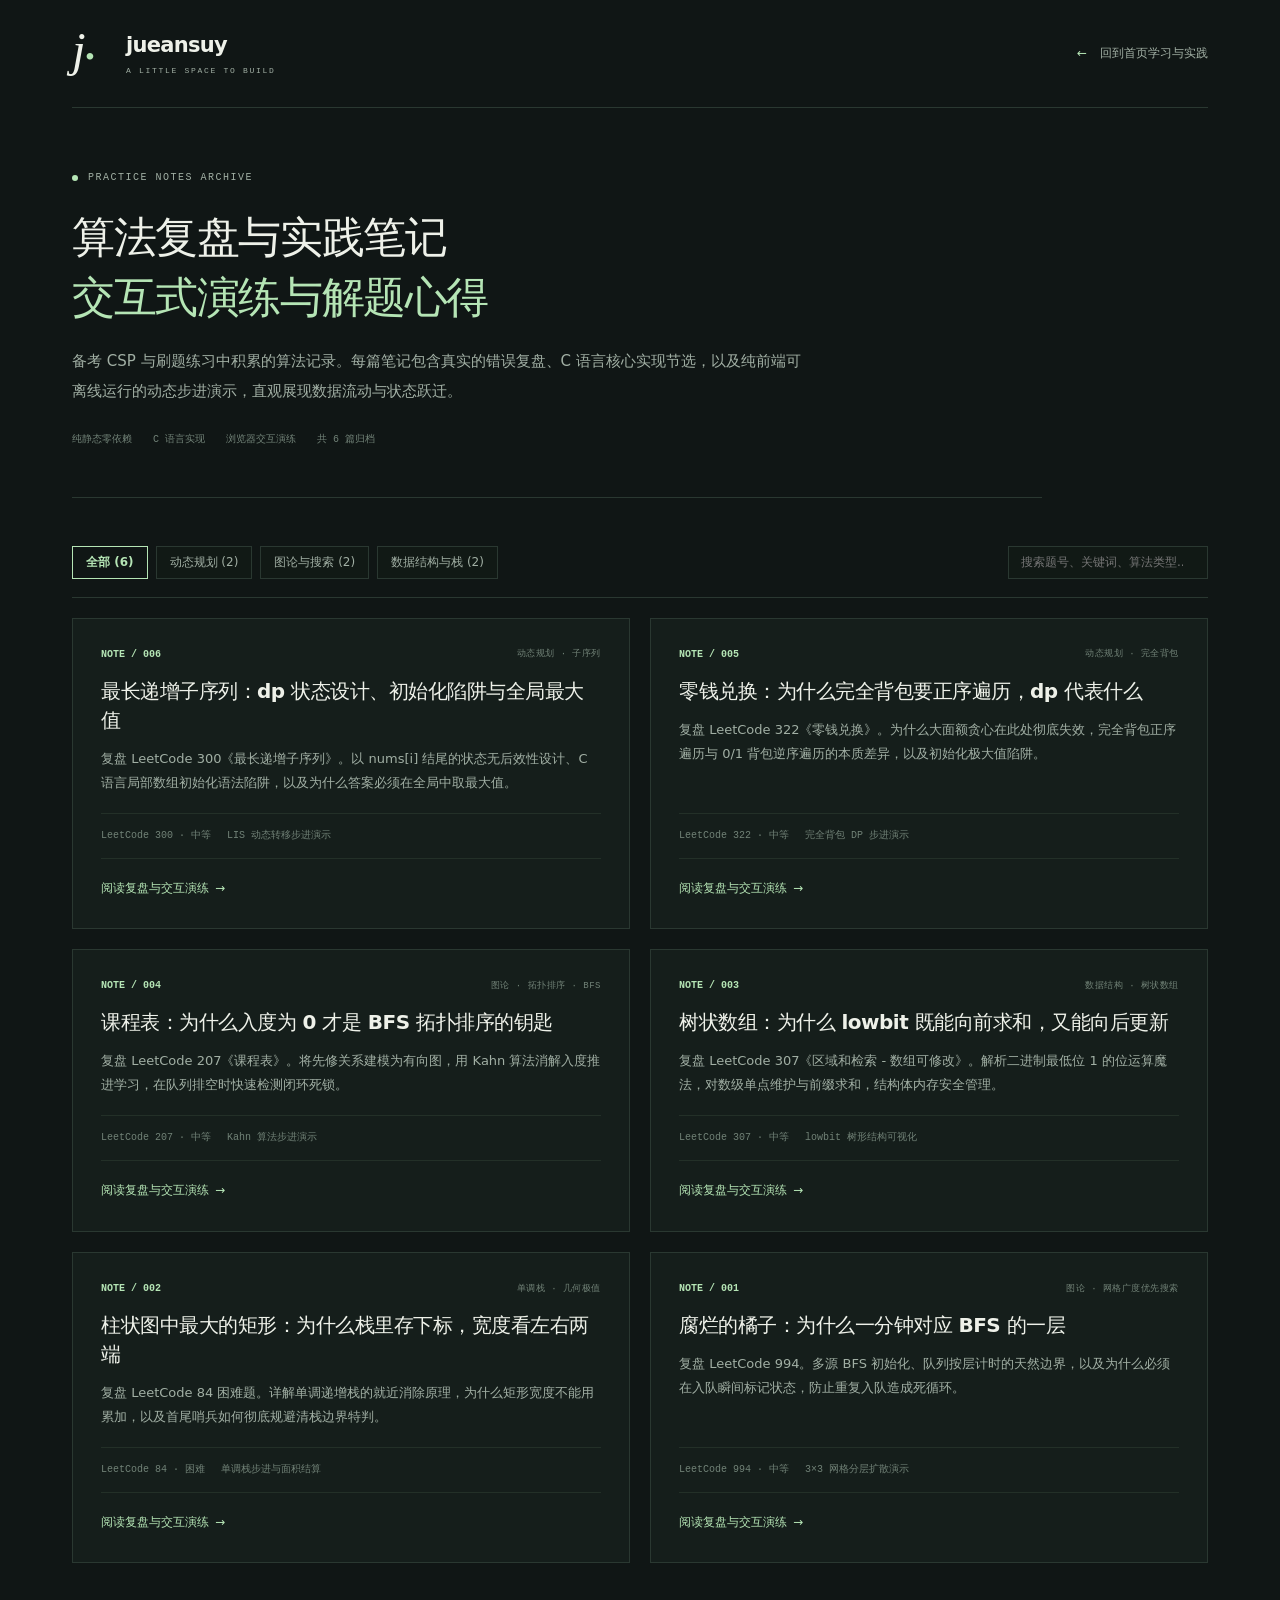
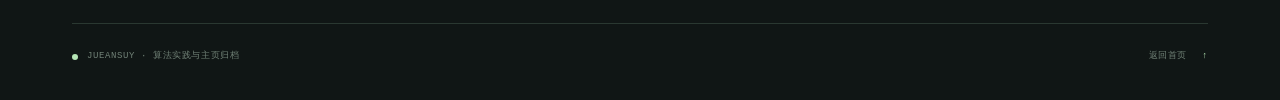
==== commit aa303548: "feat: add note 006 LIS, archive filters, hex tool, and sitemap" ====
--- a/notes/index.html
+++ b/notes/index.html
@@ -3,16 +3,17 @@
 <head>
   <meta charset="UTF-8">
   <meta name="viewport" content="width=device-width, initial-scale=1">
-  <meta name="description" content="Jueansuy 的算法与刷题实践笔记归档。包含广度优先搜索、单调栈、树状数组、有向图拓扑排序等 C 语言解题复盘与浏览器交互式步进演示。">
+  <meta name="description" content="Jueansuy 的算法与刷题实践笔记归档。包含广度优先搜索、单调栈、树状数组、有向图拓扑排序、完全背包与最长递增子序列等 C 语言解题复盘与浏览器交互式步进演示。">
   <meta name="theme-color" content="#101615">
   <title>实践笔记归档 · 算法复盘与交互演示 · Jueansuy</title>
   <link rel="icon" type="image/svg+xml" href="../favicon.svg">
   <link rel="stylesheet" href="../style.css">
   <meta property="og:type" content="website">
   <meta property="og:title" content="实践笔记归档 · 算法复盘与交互演示 · Jueansuy">
-  <meta property="og:description" content="Jueansuy 的算法与刷题实践笔记归档。包含广度优先搜索、单调栈、树状数组、有向图拓扑排序、完全背包等 C 语言解题复盘与浏览器交互式步进演示。">
+  <meta property="og:description" content="Jueansuy 的算法与刷题实践笔记归档。包含广度优先搜索、单调栈、树状数组、有向图拓扑排序、完全背包与最长递增子序列等 C 语言解题复盘与浏览器交互式步进演示。">
   <meta property="og:url" content="https://www.jueansuy.cn/notes/index.html">
   <meta name="twitter:card" content="summary">
+  <script type="module" src="../notes-archive.mjs"></script>
 </head>
 <body class="article-page notes-archive-page">
   <a class="skip-link" href="#archive-content">跳到笔记归档内容</a>
@@ -31,14 +32,42 @@
           <span>纯静态零依赖</span>
           <span>C 语言实现</span>
           <span>浏览器交互演练</span>
-          <span>持续整理中</span>
+          <span>共 6 篇归档</span>
         </div>
       </header>
 
       <section class="archive-section" aria-label="算法实践笔记列表">
+        <div class="archive-toolbar" role="search" aria-label="实践笔记筛选与搜索">
+          <div class="archive-filters" role="group" aria-label="笔记分类筛选">
+            <button type="button" class="archive-filter-btn" data-category="all" data-active="true" aria-pressed="true">全部 (6)</button>
+            <button type="button" class="archive-filter-btn" data-category="dp" data-active="false" aria-pressed="false">动态规划 (2)</button>
+            <button type="button" class="archive-filter-btn" data-category="graph" data-active="false" aria-pressed="false">图论与搜索 (2)</button>
+            <button type="button" class="archive-filter-btn" data-category="datastruct" data-active="false" aria-pressed="false">数据结构与栈 (2)</button>
+          </div>
+          <div class="archive-search">
+            <input id="archive-search-input" type="search" placeholder="搜索题号、关键词、算法类型..." aria-label="搜索实践笔记">
+          </div>
+        </div>
+
         <div class="archive-grid">
 
-          <article class="archive-card" aria-labelledby="note-005-title">
+          <article class="archive-card" data-category="dp" aria-labelledby="note-006-title">
+            <div class="archive-card-top">
+              <span class="archive-card-num">NOTE / 006</span>
+              <span class="archive-card-tag">动态规划 · 子序列</span>
+            </div>
+            <h2 id="note-006-title"><a href="./longest-increasing-subsequence.html">最长递增子序列：dp 状态设计、初始化陷阱与全局最大值</a></h2>
+            <p class="archive-card-desc">复盘 LeetCode 300《最长递增子序列》。以 nums[i] 结尾的状态无后效性设计、C 语言局部数组初始化语法陷阱，以及为什么答案必须在全局中取最大值。</p>
+            <div class="archive-card-meta">
+              <span>LeetCode 300 · 中等</span>
+              <span>LIS 动态转移步进演示</span>
+            </div>
+            <div class="archive-card-footer">
+              <a class="archive-card-link" href="./longest-increasing-subsequence.html">阅读复盘与交互演练 <span aria-hidden="true">→</span></a>
+            </div>
+          </article>
+
+          <article class="archive-card" data-category="dp" aria-labelledby="note-005-title">
             <div class="archive-card-top">
               <span class="archive-card-num">NOTE / 005</span>
               <span class="archive-card-tag">动态规划 · 完全背包</span>
@@ -54,7 +83,7 @@
             </div>
           </article>
 
-          <article class="archive-card" aria-labelledby="note-004-title">
+          <article class="archive-card" data-category="graph" aria-labelledby="note-004-title">
             <div class="archive-card-top">
               <span class="archive-card-num">NOTE / 004</span>
               <span class="archive-card-tag">图论 · 拓扑排序 · BFS</span>
@@ -70,7 +99,7 @@
             </div>
           </article>
 
-          <article class="archive-card" aria-labelledby="note-003-title">
+          <article class="archive-card" data-category="datastruct" aria-labelledby="note-003-title">
             <div class="archive-card-top">
               <span class="archive-card-num">NOTE / 003</span>
               <span class="archive-card-tag">数据结构 · 树状数组</span>
@@ -86,7 +115,7 @@
             </div>
           </article>
 
-          <article class="archive-card" aria-labelledby="note-002-title">
+          <article class="archive-card" data-category="datastruct" aria-labelledby="note-002-title">
             <div class="archive-card-top">
               <span class="archive-card-num">NOTE / 002</span>
               <span class="archive-card-tag">单调栈 · 几何极值</span>
@@ -102,7 +131,7 @@
             </div>
           </article>
 
-          <article class="archive-card" aria-labelledby="note-001-title">
+          <article class="archive-card" data-category="graph" aria-labelledby="note-001-title">
             <div class="archive-card-top">
               <span class="archive-card-num">NOTE / 001</span>
               <span class="archive-card-tag">图论 · 网格广度优先搜索</span>
@@ -118,6 +147,7 @@
             </div>
           </article>
 
+          <div id="archive-empty" class="archive-empty" hidden>未找到匹配的实践笔记，换个关键词试试？</div>
         </div>
       </section>
     </main>
--- a/style.css
+++ b/style.css
@@ -10,7 +10,9 @@
 .project-note-link{display:block;margin-top:22px;padding:15px 0;border-top:1px solid var(--line);border-bottom:1px solid var(--line);color:var(--mint);font-size:12px;line-height:1.8;overflow-wrap:anywhere}.project-note-label{display:block;font:9px/1.7 var(--mono);letter-spacing:1px;color:var(--subtle);margin-bottom:5px}.project-note-link>span:last-child{display:flex;align-items:center;justify-content:space-between;gap:12px}.project-note-link:hover>span:last-child{text-decoration:underline;text-underline-offset:4px}.project-note-link+.project-note-link{margin-top:-1px}
 .article-page .article-masthead{min-height:108px;display:flex;align-items:center;justify-content:space-between;gap:25px;border-bottom:1px solid var(--line)}.article-page .article-back{font-size:12px;color:var(--muted);white-space:nowrap}.article-page .article-back>span{color:var(--mint);margin-right:9px}.article-page .article-back:hover{color:var(--mint)}.article-page .article-intro{max-width:970px;padding:62px 0 48px;border-bottom:1px solid var(--line);margin-bottom:48px}.article-page .article-intro h1{font-size:43px;line-height:1.4;letter-spacing:-1.4px;margin:22px 0 20px;overflow-wrap:anywhere;font-weight:550}.article-page .article-deck{max-width:740px;font-size:15px;line-height:1.95;color:var(--muted);margin:0}.article-page .article-meta{display:flex;flex-wrap:wrap;gap:9px 21px;font:10px/1.8 var(--mono);color:var(--subtle);margin-top:25px}.article-page .article-layout{display:grid;grid-template-columns:minmax(0,780px) minmax(150px,1fr);gap:64px}.article-page .article-content{min-width:0}.article-page .article-section{margin:0 0 53px;scroll-margin-top:28px}.article-page .article-section h2{font-size:25px;margin:9px 0 19px;line-height:1.5;letter-spacing:-.5px;overflow-wrap:anywhere}.article-page .article-section p{font-size:14px;line-height:1.95;color:#b6c3b7;margin:15px 0}.article-page .article-section strong{color:var(--ink);font-weight:550}.article-page .article-section code{font:12px/1.7 var(--mono);color:var(--mint);background:#233328;padding:2px 5px;overflow-wrap:anywhere}.article-page .article-toc{position:sticky;top:34px;align-self:start;padding:5px 0 0 24px;border-left:1px solid var(--line)}.article-page .article-toc nav{display:flex;flex-direction:column;gap:15px;margin-top:23px}.article-page .article-toc nav a{font-size:12px;color:var(--muted)}.article-page .article-toc nav a:hover{color:var(--mint)}.article-page .article-toc>p{font-size:11px;line-height:1.9;color:var(--subtle);margin-top:33px}.article-page .article-steps{list-style:none;margin:24px 0;padding:0;border-top:1px solid var(--line)}.article-page .article-steps>li{display:flex;align-items:start;gap:20px;padding:23px 0;border-bottom:1px solid var(--line)}.article-page .article-step-number{font:11px/1.7 var(--mono);color:var(--subtle);padding-top:2px;flex:none}.article-page .article-steps h3{font-size:17px;line-height:1.6;margin:0 0 8px}.article-page .article-steps p{margin:0;font-size:13px}.article-page .article-insight{padding:22px 25px;border-left:2px solid var(--mint);background:#18251c}.article-page .article-insight p{margin:8px 0 0;font-size:13px}.article-page .article-code-panel{border:1px solid var(--line);background:var(--surface-deep);margin:23px 0 15px;min-width:0}.article-page .article-code-caption{display:flex;align-items:center;justify-content:space-between;gap:14px;padding:13px 18px;border-bottom:1px solid var(--line);font:10px/1.7 var(--mono);color:var(--subtle)}.article-page .article-code-caption a{color:var(--mint);font-size:10px}.code-copy-btn{border:1px solid #3c5443;background:#152219;color:var(--mint);font:10px/1 var(--mono);padding:4px 8px;cursor:pointer;transition:all .15s ease;margin-left:auto}.code-copy-btn:hover{background:#1f3525;border-color:var(--mint)}.code-copy-btn[data-copied="true"]{background:var(--mint);color:#101615;border-color:var(--mint);font-weight:600}.article-page .article-code-panel pre{max-width:100%;overflow:auto;margin:0;padding:22px;tab-size:4;color:#c4d5bd;font:12px/1.85 var(--mono);overscroll-behavior-x:contain}.article-page .article-code-panel pre:focus-visible{outline:2px solid var(--mint);outline-offset:-2px}.article-page .article-code-panel pre code{background:transparent;padding:0;font:inherit;white-space:pre;overflow-wrap:normal;color:inherit}.article-page .article-section .article-small{font-size:11px;line-height:1.9;color:var(--subtle)}.article-page .article-review-list{margin:23px 0 0;border-top:1px solid var(--line)}.article-page .article-review-list>div{padding:20px 0;border-bottom:1px solid var(--line)}.article-page .article-review-list dt{font-size:15px;color:var(--ink);margin-bottom:9px}.article-page .article-review-list dt>span{color:var(--subtle);font:10px var(--mono);margin-right:13px}.article-page .article-review-list dd{margin:0;font-size:13px;line-height:1.95;color:#b6c3b7}.article-page .article-case-grid{display:grid;grid-template-columns:repeat(2,minmax(0,1fr));gap:13px;margin-top:24px}.article-page .article-case-grid>div{padding:22px;border:1px solid var(--line);background:var(--surface)}.article-page .article-case-result{font:10px/1.7 var(--mono);color:var(--mint)}.article-page .article-case-grid h3{font-size:17px;margin:11px 0 13px}.article-page .article-case-grid p{font-size:12px;margin:13px 0 0}.article-page .article-complexity{display:grid;grid-template-columns:repeat(2,minmax(0,1fr));gap:25px;border-top:1px solid var(--line);border-bottom:1px solid var(--line);padding:24px 0;margin:24px 0 12px}.article-page .article-complexity>div>span{font-size:11px;color:var(--muted);display:block}.article-page .article-complexity>div>strong{font:27px/1.5 var(--mono);display:block;color:var(--mint);margin-top:8px}.article-page .article-complexity p{font-size:12px;margin:9px 0 0}.article-page .article-sources{border-top:1px solid var(--line);padding-top:30px}.article-page .article-sources h2{font-size:21px}.article-page .article-sources p{font-size:12px}.article-page .article-sources ul{list-style:none;padding:0;margin:19px 0 0;display:flex;flex-direction:column;gap:10px}.article-page .article-sources li a{font-size:12px;color:var(--mint);overflow-wrap:anywhere}.article-page .article-sources a:hover{text-decoration:underline;text-underline-offset:4px}.article-page .article-sources li a>span{margin-left:8px}.article-page .site-footer{margin-top:7px}.archive-section{margin-bottom:60px}.archive-grid{display:grid;grid-template-columns:repeat(2,minmax(0,1fr));gap:20px}.archive-card{border:1px solid var(--line);background:var(--surface);padding:28px;display:flex;flex-direction:column;transition:border-color .2s}.archive-card:hover{border-color:#4a634a}.archive-card-top{display:flex;justify-content:space-between;align-items:center;gap:10px;font:10px/1.6 var(--mono);color:var(--subtle);margin-bottom:14px}.archive-card-num{color:var(--mint);font-weight:600}.archive-card-tag{font-size:9px;letter-spacing:.5px}.archive-card h2{font-size:20px;line-height:1.45;margin:0 0 12px;font-weight:550;letter-spacing:-.5px}.archive-card h2 a{color:inherit}.archive-card h2 a:hover{color:var(--mint)}.archive-card-desc{font-size:13px;line-height:1.85;color:var(--muted);margin:0 0 18px}.archive-card-meta{display:flex;flex-wrap:wrap;gap:8px 16px;font:10px/1.6 var(--mono);color:var(--subtle);padding:14px 0;border-top:1px solid var(--line-soft);border-bottom:1px solid var(--line-soft);margin-top:auto}.archive-card-footer{padding-top:16px}.archive-card-link{font-size:12px;color:var(--mint);display:inline-flex;align-items:center;gap:6px}.archive-card-link:hover{text-decoration:underline;text-underline-offset:4px}
 .article-page .orange-demo-panel{border:1px solid #435a43;background:linear-gradient(140deg,#1b2a1f,var(--surface) 80%);margin-top:24px}.article-page .orange-demo-heading{display:flex;justify-content:space-between;gap:15px;padding:15px 22px;border-bottom:1px solid #344735;font:10px/1.7 var(--mono);color:var(--muted)}.article-page .orange-demo-heading>span:first-child{color:var(--mint)}.article-page .orange-stage{display:grid;grid-template-columns:minmax(0,255px) minmax(0,1fr);align-items:center;gap:33px;padding:27px 24px}.article-page .orange-grid{display:grid;grid-template-columns:repeat(var(--orange-cols,3),minmax(0,1fr));gap:8px;max-width:255px;margin:0 auto}.article-page .orange-cell{min-width:0;aspect-ratio:1;display:flex;align-items:center;justify-content:center;font:26px/1.2 var(--mono);border:1px solid #35483a;background:#111b15;color:#748979}.article-page .orange-cell[data-value="1"]{background:#b5e5b5;color:#1b3522;border-color:#b5e5b5}.article-page .orange-cell[data-value="2"]{background:#704d35;color:#ffe5c7;border-color:#a77a51}.article-page .orange-cell[data-new="true"]{outline:2px solid #f8d59c;outline-offset:2px}.article-page .orange-legend{list-style:none;padding:0;margin:15px 0 0;display:flex;flex-wrap:wrap;justify-content:center;gap:9px 15px}.article-page .orange-legend>li{display:flex;gap:6px;align-items:center;color:var(--muted);font-size:10px}.article-page .orange-legend>li>span{display:inline-flex;justify-content:center;align-items:center;width:18px;height:18px;font:10px var(--mono);border:1px solid #35483a;color:#748979;background:#111b15}.article-page .orange-legend>li>span[data-value="1"]{background:var(--mint);color:#1b3522}.article-page .orange-legend>li>span[data-value="2"]{background:#704d35;color:#ffe5c7;border-color:#a77a51}.article-page .orange-readout{min-width:0}.article-page .orange-metrics{display:flex;gap:26px;flex-wrap:wrap}.article-page .orange-metrics>div>span{font-size:10px;color:var(--muted)}.article-page .orange-metrics p{font-size:10px;margin:3px 0 0;color:var(--subtle)}.article-page .orange-metrics p>strong{font:35px/1.35 var(--mono);color:var(--mint);margin-right:6px}.article-page #orange-status{font-size:12px;color:var(--ink);line-height:1.9;margin:18px 0 0;min-height:68px}.article-page .orange-reading-hint{font-size:10px;line-height:1.8;color:var(--subtle);margin:10px 0 0}.article-page .orange-controls{padding:20px 24px;border-top:1px solid #344735;display:flex;flex-direction:column;gap:17px}.article-page .orange-scenario-field{display:flex;align-items:center;gap:12px;min-width:0}.article-page .orange-scenario-field label{font-size:11px;color:var(--muted);flex:none}.article-page .orange-scenario-field select{max-width:100%;min-width:0;flex:1;border:1px solid #465d46;background:var(--surface-deep);border-radius:0;color:var(--ink);font:12px/1.5 var(--sans);padding:10px}.article-page .orange-scenario-field select:focus-visible{outline:2px solid var(--mint);outline-offset:3px}.article-page .orange-step-buttons{display:flex;flex-wrap:wrap;gap:9px}.article-page .orange-step-buttons button{border:1px solid #465d46;border-radius:0;background:transparent;color:var(--mint);padding:10px 14px;font:11px/1.5 var(--sans);min-height:39px}.article-page .orange-step-buttons #orange-next{background:var(--mint);border-color:var(--mint);color:#1b3522}.article-page .orange-step-buttons button:hover:enabled{border-color:var(--mint)}.article-page .orange-step-buttons button:disabled{opacity:.4}.article-page .orange-noscript{font-size:11px;color:var(--muted);padding:0 24px 18px}.article-page .histogram-demo-panel{border:1px solid #435a43;background:linear-gradient(140deg,#1b2a1f,var(--surface) 80%);margin-top:24px}.article-page .histogram-demo-heading{display:flex;justify-content:space-between;gap:15px;padding:15px 22px;border-bottom:1px solid #344735;font:10px/1.7 var(--mono);color:var(--muted)}.article-page .histogram-demo-heading>span:first-child{color:var(--mint)}.article-page .histogram-stage{display:grid;grid-template-columns:minmax(0,1.2fr) minmax(0,1fr);align-items:center;gap:33px;padding:27px 24px}.article-page .histogram-chart{display:flex;align-items:flex-end;justify-content:center;gap:10px;height:180px;padding:16px 12px 0;background:#111b15;border:1px solid #35483a;border-radius:2px}.article-page .histogram-col{display:flex;flex-direction:column;align-items:center;gap:6px;flex:1;max-width:44px;min-width:24px}.article-page .histogram-bar{width:100%;background:#233529;border:1px solid #3c5443;display:flex;align-items:flex-start;justify-content:center;padding-top:4px;transition:all .15s ease}.article-page .histogram-bar-val{font:12px/1 var(--mono);color:#8ca691}.article-page .histogram-idx-val{font:10px/1 var(--mono);color:var(--subtle);white-space:nowrap}.article-page .histogram-col[data-in-stack="true"] .histogram-bar{border-color:var(--mint);background:#1a3f28}.article-page .histogram-col[data-in-stack="true"] .histogram-bar-val{color:var(--mint);font-weight:600}.article-page .histogram-col[data-in-rect="true"] .histogram-bar{background:#2a4d34;box-shadow:inset 0 0 0 1px #598b67}.article-page .histogram-col[data-popped="true"] .histogram-bar{background:#704d35;border-color:#e09b67;box-shadow:0 0 8px #e09b6755}.article-page .histogram-col[data-popped="true"] .histogram-bar-val{color:#ffe5c7;font-weight:bold}.article-page .histogram-col[data-active="true"]{outline:2px dashed var(--mint);outline-offset:3px}.article-page .histogram-sentinel-col .sentinel-bar{background:#383228;border-color:#756545}.article-page .histogram-legend{list-style:none;padding:0;margin:15px 0 0;display:flex;flex-wrap:wrap;justify-content:center;gap:9px 15px}.article-page .histogram-legend>li{display:flex;gap:6px;align-items:center;color:var(--muted);font-size:10px}.article-page .legend-swatch{display:inline-block;width:14px;height:14px;border:1px solid #35483a}.article-page .swatch-stack{background:#1a3f28;border-color:var(--mint)}.article-page .swatch-active{background:transparent;border:2px dashed var(--mint)}.article-page .swatch-calc{background:#704d35;border-color:#e09b67}.article-page .swatch-rect{background:#2a4d34;border-color:#598b67}.article-page .histogram-readout{min-width:0}.article-page .histogram-metrics{display:flex;gap:20px;flex-wrap:wrap}.article-page .histogram-metrics>div>span{font-size:10px;color:var(--muted)}.article-page .histogram-metrics p{font-size:10px;margin:3px 0 0;color:var(--subtle)}.article-page .histogram-metrics p>strong{font:26px/1.35 var(--mono);color:var(--mint);margin-right:6px}.article-page #histogram-status{font-size:12px;color:var(--ink);line-height:1.9;margin:18px 0 0;min-height:68px}.article-page .histogram-reading-hint{font-size:10px;line-height:1.8;color:var(--subtle);margin:10px 0 0}.article-page .histogram-controls{padding:20px 24px;border-top:1px solid #344735;display:flex;flex-direction:column;gap:17px}.article-page .histogram-scenario-field{display:flex;align-items:center;gap:12px;min-width:0}.article-page .histogram-scenario-field label{font-size:11px;color:var(--muted);flex:none}.article-page .histogram-scenario-field select{max-width:100%;min-width:0;flex:1;border:1px solid #465d46;background:var(--surface-deep);border-radius:0;color:var(--ink);font:12px/1.5 var(--sans);padding:10px}.article-page .histogram-scenario-field select:focus-visible{outline:2px solid var(--mint);outline-offset:3px}.article-page .histogram-step-buttons{display:flex;flex-wrap:wrap;gap:9px}.article-page .histogram-step-buttons button{border:1px solid #465d46;border-radius:0;background:transparent;color:var(--mint);padding:10px 14px;font:11px/1.5 var(--sans);min-height:39px}.article-page .histogram-step-buttons #histogram-next{background:var(--mint);border-color:var(--mint);color:#1b3522}.article-page .histogram-step-buttons button:hover:enabled{border-color:var(--mint)}.article-page .histogram-step-buttons button:disabled{opacity:.4}.article-page .histogram-noscript{font-size:11px;color:var(--muted);padding:0 24px 18px}.article-page .fenwick-demo-panel{border:1px solid #435a43;background:linear-gradient(140deg,#1b2a1f,var(--surface) 80%);margin-top:24px}.article-page .fenwick-demo-heading{display:flex;justify-content:space-between;gap:15px;padding:15px 22px;border-bottom:1px solid #344735;font:10px/1.7 var(--mono);color:var(--muted)}.article-page .fenwick-demo-heading>span:first-child{color:var(--mint)}.article-page .fenwick-stage{display:grid;grid-template-columns:minmax(0,1.25fr) minmax(0,1fr);align-items:center;gap:33px;padding:27px 24px}.article-page .fenwick-visuals{display:flex;flex-direction:column;gap:18px}.article-page .fenwick-row{display:flex;flex-direction:column;gap:6px}.article-page .fenwick-row-label{font:10px/1.5 var(--mono);color:var(--subtle)}.article-page .fenwick-grid{display:flex;flex-wrap:wrap;gap:8px}.article-page .fenwick-cell{min-width:44px;flex:1;display:flex;flex-direction:column;align-items:center;justify-content:center;padding:8px 6px;border:1px solid #35483a;background:#111b15;transition:all .15s ease}.article-page .fenwick-num-cell{border-color:#3d5243}.article-page .fenwick-tree-cell{border-color:#34483a;background:#132118}.article-page .fenwick-val{font:16px/1.2 var(--mono);color:var(--ink);font-weight:600}.article-page .fenwick-sub{font:9px/1.4 var(--mono);color:var(--subtle);text-align:center;margin-top:4px}.article-page .fenwick-cell[data-active="true"]{border-color:var(--mint);background:#1e432a;box-shadow:0 0 10px #b5e5b533}.article-page .fenwick-cell[data-active="true"] .fenwick-val{color:var(--mint)}.article-page .fenwick-legend{list-style:none;padding:0;margin:10px 0 0;display:flex;flex-wrap:wrap;gap:9px 15px}.article-page .fenwick-legend>li{display:flex;gap:6px;align-items:center;color:var(--muted);font-size:10px}.article-page .swatch-tree{background:#132118;border-color:#34483a}.article-page .fenwick-readout{min-width:0}.article-page .fenwick-metrics{display:flex;gap:20px;flex-wrap:wrap}.article-page .fenwick-metrics>div>span{font-size:10px;color:var(--muted)}.article-page .fenwick-metrics p{font-size:10px;margin:3px 0 0;color:var(--subtle)}.article-page .fenwick-metrics p>strong{font:26px/1.35 var(--mono);color:var(--mint);margin-right:6px}.article-page #fenwick-status{font-size:12px;color:var(--ink);line-height:1.9;margin:18px 0 0;min-height:68px}.article-page .fenwick-reading-hint{font-size:10px;line-height:1.8;color:var(--subtle);margin:10px 0 0}.article-page .fenwick-controls{padding:20px 24px;border-top:1px solid #344735;display:flex;flex-direction:column;gap:17px}.article-page .fenwick-scenario-field{display:flex;align-items:center;gap:12px;min-width:0}.article-page .fenwick-scenario-field label{font-size:11px;color:var(--muted);flex:none}.article-page .fenwick-scenario-field select{max-width:100%;min-width:0;flex:1;border:1px solid #465d46;background:var(--surface-deep);border-radius:0;color:var(--ink);font:12px/1.5 var(--sans);padding:10px}.article-page .fenwick-scenario-field select:focus-visible{outline:2px solid var(--mint);outline-offset:3px}.article-page .fenwick-step-buttons{display:flex;flex-wrap:wrap;gap:9px}.article-page .fenwick-step-buttons button{border:1px solid #465d46;border-radius:0;background:transparent;color:var(--mint);padding:10px 14px;font:11px/1.5 var(--sans);min-height:39px}.article-page .fenwick-step-buttons #fenwick-next{background:var(--mint);border-color:var(--mint);color:#1b3522}.article-page .fenwick-step-buttons button:hover:enabled{border-color:var(--mint)}.article-page .fenwick-step-buttons button:disabled{opacity:.4}.article-page .fenwick-noscript{font-size:11px;color:var(--muted);padding:0 24px 18px}.article-nav{display:flex;justify-content:space-between;gap:16px;margin:45px 0 20px;padding:24px 0 0;border-top:1px solid var(--line)}.article-nav a{display:flex;flex-direction:column;gap:4px;font-size:13px;color:var(--mint);max-width:48%}.article-nav a:hover{text-decoration:underline;text-underline-offset:4px}.article-nav a.nav-next{margin-left:auto;text-align:right}.article-nav .nav-dir{font:10px/1.5 var(--mono);letter-spacing:1px;color:var(--subtle);text-transform:uppercase}.article-page .course-demo-panel{border:1px solid #435a43;background:linear-gradient(140deg,#1b2a1f,var(--surface) 80%);margin-top:24px}.article-page .course-demo-heading{display:flex;justify-content:space-between;gap:15px;padding:15px 22px;border-bottom:1px solid #344735;font:10px/1.7 var(--mono);color:var(--muted)}.article-page .course-demo-heading>span:first-child{color:var(--mint)}.article-page .course-stage{display:grid;grid-template-columns:minmax(0,1.25fr) minmax(0,1fr);align-items:center;gap:33px;padding:27px 24px}.article-page .course-visuals{display:flex;flex-direction:column;gap:18px}.article-page .course-row{display:flex;flex-direction:column;gap:6px}.article-page .course-row-label{font:10px/1.5 var(--mono);color:var(--subtle)}.article-page .course-grid{display:flex;flex-wrap:wrap;gap:10px}.article-page .course-node{min-width:58px;flex:1;display:flex;flex-direction:column;align-items:center;justify-content:center;padding:10px 8px;border:1px solid #35483a;background:#111b15;transition:all .15s ease}.article-page .course-node-id{font:13px/1.2 var(--mono);color:var(--ink);font-weight:600}.article-page .course-node-indeg{font:10px/1.4 var(--mono);color:var(--subtle);margin-top:4px}.article-page .course-node[data-in-queue="true"]{border-color:var(--mint);background:#1a3f28;box-shadow:0 0 8px #b5e5b533}.article-page .course-node[data-in-queue="true"] .course-node-id{color:var(--mint)}.article-page .course-node[data-current="true"]{border-color:#f8d59c;background:#382d1c;outline:2px dashed #f8d59c;outline-offset:2px}.article-page .course-node[data-current="true"] .course-node-id{color:#ffe5c7}.article-page .course-node[data-learned="true"]{border-color:#34483a;background:#132118;opacity:.8}.article-page .course-node[data-learned="true"] .course-node-id{color:#8ca691}.article-page .course-edges{display:flex;flex-wrap:wrap;gap:8px}.article-page .course-edge-tag{font:11px/1.5 var(--mono);padding:3px 8px;border:1px solid #35483a;background:#111b15;color:var(--muted)}.article-page .course-edge-tag[data-satisfied="true"]{border-color:#486348;background:#1a2b1d;color:#8ca691;text-decoration:line-through;text-decoration-color:#587a5a}.article-page .course-legend{list-style:none;padding:0;margin:10px 0 0;display:flex;flex-wrap:wrap;gap:9px 15px}.article-page .course-legend>li{display:flex;gap:6px;align-items:center;color:var(--muted);font-size:10px}.article-page .swatch-current{background:#382d1c;border-color:#f8d59c}.article-page .swatch-queue{background:#1a3f28;border-color:var(--mint)}.article-page .swatch-learned{background:#132118;border-color:#34483a}.article-page .course-readout{min-width:0}.article-page .course-metrics{display:flex;gap:20px;flex-wrap:wrap}.article-page .course-metrics>div>span{font-size:10px;color:var(--muted)}.article-page .course-metrics p{font-size:10px;margin:3px 0 0;color:var(--subtle)}.article-page .course-metrics p>strong{font:24px/1.35 var(--mono);color:var(--mint);margin-right:6px}.article-page #course-status{font-size:12px;color:var(--ink);line-height:1.9;margin:18px 0 0;min-height:68px}.article-page .course-reading-hint{font-size:10px;line-height:1.8;color:var(--subtle);margin:10px 0 0}.article-page .course-controls{padding:20px 24px;border-top:1px solid #344735;display:flex;flex-direction:column;gap:17px}.article-page .course-scenario-field{display:flex;align-items:center;gap:12px;min-width:0}.article-page .course-scenario-field label{font-size:11px;color:var(--muted);flex:none}.article-page .course-scenario-field select{max-width:100%;min-width:0;flex:1;border:1px solid #465d46;background:var(--surface-deep);border-radius:0;color:var(--ink);font:12px/1.5 var(--sans);padding:10px}.article-page .course-scenario-field select:focus-visible{outline:2px solid var(--mint);outline-offset:3px}.article-page .course-step-buttons{display:flex;flex-wrap:wrap;gap:9px}.article-page .course-step-buttons button{border:1px solid #465d46;border-radius:0;background:transparent;color:var(--mint);padding:10px 14px;font:11px/1.5 var(--sans);min-height:39px}.article-page .course-step-buttons #course-next{background:var(--mint);border-color:var(--mint);color:#1b3522}.article-page .course-step-buttons button:hover:enabled{border-color:var(--mint)}.article-page .course-step-buttons button:disabled{opacity:.4}.article-page .course-noscript{font-size:11px;color:var(--muted);padding:0 24px 18px}.article-page .coin-demo-panel{border:1px solid #435a43;background:linear-gradient(140deg,#1b2a1f,var(--surface) 80%);margin-top:24px}.article-page .coin-demo-heading{display:flex;justify-content:space-between;gap:15px;padding:15px 22px;border-bottom:1px solid #344735;font:10px/1.7 var(--mono);color:var(--muted)}.article-page .coin-demo-heading>span:first-child{color:var(--mint)}.article-page .coin-stage{display:grid;grid-template-columns:minmax(0,1.25fr) minmax(0,1fr);align-items:center;gap:33px;padding:27px 24px}.article-page .coin-visuals{display:flex;flex-direction:column;gap:18px}.article-page .coin-row{display:flex;flex-direction:column;gap:6px}.article-page .coin-row-label{font:10px/1.5 var(--mono);color:var(--subtle)}.article-page .coin-grid{display:flex;flex-wrap:wrap;gap:8px}.article-page .coin-cell{min-width:44px;flex:1;display:flex;flex-direction:column;align-items:center;justify-content:center;padding:8px 6px;border:1px solid #35483a;background:#111b15;transition:all .15s ease}.article-page .coin-val{font:16px/1.2 var(--mono);color:var(--ink);font-weight:600}.article-page .coin-idx{font:9px/1.4 var(--mono);color:var(--subtle);text-align:center;margin-top:4px}.article-page .coin-cell[data-active="true"]{border-color:var(--mint);background:#1a3f28;outline:2px solid var(--mint);outline-offset:2px}.article-page .coin-cell[data-active="true"] .coin-val{color:var(--mint)}.article-page .coin-cell[data-source="true"]{border-color:#f8d59c;background:#382d1c;box-shadow:0 0 8px #f8d59c55}.article-page .coin-cell[data-source="true"] .coin-val{color:#ffe5c7}.article-page .coin-cell[data-inf="true"] .coin-val{color:#647969}.article-page .coin-cell[data-valid="true"] .coin-val{color:#cce4ca}.article-page .coin-legend{list-style:none;padding:0;margin:10px 0 0;display:flex;flex-wrap:wrap;gap:9px 15px}.article-page .coin-legend>li{display:flex;gap:6px;align-items:center;color:var(--muted);font-size:10px}.article-page .swatch-active{background:#1a3f28;border-color:var(--mint)}.article-page .swatch-source{background:#382d1c;border-color:#f8d59c}.article-page .swatch-valid{background:#111b15;border-color:#35483a}.article-page .swatch-inf{background:#111b15;border-color:#2a3a2f}.article-page .coin-readout{min-width:0}.article-page .coin-metrics{display:flex;gap:20px;flex-wrap:wrap}.article-page .coin-metrics>div>span{font-size:10px;color:var(--muted)}.article-page .coin-metrics p{font-size:10px;margin:3px 0 0;color:var(--subtle)}.article-page .coin-metrics p>strong{font:24px/1.35 var(--mono);color:var(--mint);margin-right:6px}.article-page #coin-status{font-size:12px;color:var(--ink);line-height:1.9;margin:18px 0 0;min-height:68px}.article-page .coin-reading-hint{font-size:10px;line-height:1.8;color:var(--subtle);margin:10px 0 0}.article-page .coin-controls{padding:20px 24px;border-top:1px solid #344735;display:flex;flex-direction:column;gap:17px}.article-page .coin-scenario-field{display:flex;align-items:center;gap:12px;min-width:0}.article-page .coin-scenario-field label{font-size:11px;color:var(--muted);flex:none}.article-page .coin-scenario-field select{max-width:100%;min-width:0;flex:1;border:1px solid #465d46;background:var(--surface-deep);border-radius:0;color:var(--ink);font:12px/1.5 var(--sans);padding:10px}.article-page .coin-scenario-field select:focus-visible{outline:2px solid var(--mint);outline-offset:3px}.article-page .coin-step-buttons{display:flex;flex-wrap:wrap;gap:9px}.article-page .coin-step-buttons button{border:1px solid #465d46;border-radius:0;background:transparent;color:var(--mint);padding:10px 14px;font:11px/1.5 var(--sans);min-height:39px}.article-page .coin-step-buttons #coin-next{background:var(--mint);border-color:var(--mint);color:#1b3522}.article-page .coin-step-buttons button:hover:enabled{border-color:var(--mint)}.article-page .coin-step-buttons button:disabled{opacity:.4}.article-page .coin-noscript{font-size:11px;color:var(--muted);padding:0 24px 18px}
+.article-page .lis-demo-panel{border:1px solid #434e5a;background:linear-gradient(140deg,#1b222a,var(--surface) 80%);margin-top:24px}.article-page .lis-demo-heading{display:flex;justify-content:space-between;gap:15px;padding:15px 22px;border-bottom:1px solid #343f4a;font:10px/1.7 var(--mono);color:var(--muted)}.article-page .lis-demo-heading>span:first-child{color:var(--mint)}.article-page .lis-stage{display:grid;grid-template-columns:minmax(0,1.25fr) minmax(0,1fr);align-items:center;gap:33px;padding:27px 24px}.article-page .lis-visuals{display:flex;flex-direction:column;gap:18px}.article-page .lis-row{display:flex;flex-direction:column;gap:6px}.article-page .lis-row-label{font:10px/1.5 var(--mono);color:var(--subtle)}.article-page .lis-grid{display:flex;flex-wrap:wrap;gap:8px}.article-page .lis-cell{min-width:48px;flex:1;display:flex;flex-direction:column;align-items:center;justify-content:center;padding:8px 6px;border:1px solid #35404d;background:#121820;transition:all .15s ease}.article-page .lis-num{font:18px/1.2 var(--mono);color:var(--ink);font-weight:600}.article-page .lis-dp{font:11px/1.3 var(--mono);color:var(--mint);margin-top:3px}.article-page .lis-idx{font:9px/1.4 var(--mono);color:var(--subtle);text-align:center;margin-top:2px}.article-page .lis-cell[data-active="true"]{border-color:var(--mint);background:#1a3240;outline:2px solid var(--mint);outline-offset:2px}.article-page .lis-cell[data-active="true"] .lis-num{color:var(--mint)}.article-page .lis-cell[data-source="true"]{border-color:#f8d59c;background:#382d1c;box-shadow:0 0 8px #f8d59c55}.article-page .lis-cell[data-source="true"] .lis-num{color:#ffe5c7}.article-page .lis-cell[data-best="true"]{border-color:#9df8c5;background:#183626;box-shadow:0 0 10px #9df8c566}.article-page .lis-legend{list-style:none;padding:0;margin:10px 0 0;display:flex;flex-wrap:wrap;gap:9px 15px}.article-page .lis-legend>li{display:flex;gap:6px;align-items:center;color:var(--muted);font-size:10px}.article-page .swatch-best{background:#183626;border-color:#9df8c5}.article-page .lis-readout{min-width:0}.article-page .lis-metrics{display:flex;gap:20px;flex-wrap:wrap}.article-page .lis-metrics>div>span{font-size:10px;color:var(--muted)}.article-page .lis-metrics p{font-size:10px;margin:3px 0 0;color:var(--subtle)}.article-page .lis-metrics p>strong{font:24px/1.35 var(--mono);color:var(--mint);margin-right:6px}.article-page #lis-status{font-size:12px;color:var(--ink);line-height:1.9;margin:18px 0 0;min-height:68px}.article-page .lis-reading-hint{font-size:10px;line-height:1.8;color:var(--subtle);margin:10px 0 0}.article-page .lis-controls{padding:20px 24px;border-top:1px solid #343f4a;display:flex;flex-direction:column;gap:17px}.article-page .lis-scenario-field{display:flex;align-items:center;gap:12px;min-width:0}.article-page .lis-scenario-field label{font-size:11px;color:var(--muted);flex:none}.article-page .lis-scenario-field select{max-width:100%;min-width:0;flex:1;border:1px solid #465360;background:var(--surface-deep);border-radius:0;color:var(--ink);font:12px/1.5 var(--sans);padding:10px}.article-page .lis-scenario-field select:focus-visible{outline:2px solid var(--mint);outline-offset:3px}.article-page .lis-step-buttons{display:flex;flex-wrap:wrap;gap:9px}.article-page .lis-step-buttons button{border:1px solid #465360;border-radius:0;background:transparent;color:var(--mint);padding:10px 14px;font:11px/1.5 var(--sans);min-height:39px}.article-page .lis-step-buttons #lis-next{background:var(--mint);border-color:var(--mint);color:#1b3522}.article-page .lis-step-buttons button:hover:enabled{border-color:var(--mint)}.article-page .lis-step-buttons button:disabled{opacity:.4}.article-page .lis-noscript{font-size:11px;color:var(--muted);padding:0 24px 18px}
+.archive-toolbar{display:flex;flex-wrap:wrap;align-items:center;justify-content:space-between;gap:16px;margin:28px 0 20px;padding-bottom:18px;border-bottom:1px solid var(--line)}.archive-filters{display:flex;flex-wrap:wrap;gap:8px}.archive-filter-btn{background:var(--surface-deep);border:1px solid var(--line);color:var(--muted);padding:7px 13px;font:12px/1.4 var(--sans);cursor:pointer;transition:all .15s ease}.archive-filter-btn:hover{color:var(--ink);border-color:var(--line-strong)}.archive-filter-btn[data-active="true"]{background:var(--line-subtle);border-color:var(--mint);color:var(--mint);font-weight:600}.archive-search{display:flex;align-items:center;gap:8px;position:relative;min-width:200px;max-width:100%}.archive-search input{width:100%;background:var(--surface-deep);border:1px solid var(--line);color:var(--ink);padding:7px 12px;font:12px/1.4 var(--sans);border-radius:0;outline:none}.archive-search input:focus{border-color:var(--mint)}.archive-empty{padding:48px 0;text-align:center;color:var(--muted);font-size:14px;grid-column:1/-1}
 @media(max-width:1050px){.article-page .article-layout{grid-template-columns:minmax(0,1fr);gap:0}.article-page .article-toc{position:static;order:-1;border-left:0;border-bottom:1px solid var(--line);padding:0 0 25px;margin-bottom:35px}.article-page .article-toc nav{flex-direction:row;flex-wrap:wrap;gap:12px 23px;margin-top:15px}.article-page .article-toc>p{display:none}.article-page .article-content{max-width:820px}.article-page .article-intro{padding-top:48px;margin-bottom:30px}.archive-grid{grid-template-columns:1fr}}
-@media(max-width:640px){.article-page .article-masthead{min-height:86px;gap:17px}.article-page .article-back{font-size:10px}.article-page .article-back>span{margin-right:4px}.article-page .article-intro{padding:37px 0 29px;margin-bottom:24px}.article-page .article-intro h1{font-size:30px;line-height:1.45;letter-spacing:-.8px;margin:20px 0 18px}.article-page .article-deck{font-size:13px}.article-page .article-meta{font-size:9px;gap:7px 15px;margin-top:20px}.article-page .article-toc{margin-bottom:31px;padding-bottom:22px}.article-page .article-toc nav{gap:10px 19px}.article-page .article-toc nav a{font-size:11px}.article-page .article-section{margin-bottom:39px}.article-page .article-section h2{font-size:22px;margin:8px 0 15px}.article-page .article-section p{font-size:13px;line-height:1.95}.article-page .article-section code{font-size:11px}.article-page .article-steps>li{gap:13px;padding:20px 0}.article-page .article-steps h3{font-size:15px}.article-page .article-steps p{font-size:12px}.article-page .article-insight{padding:18px}.article-page .article-insight p{font-size:12px}.article-page .article-code-caption{padding:12px 13px;font-size:9px;flex-wrap:wrap;gap:7px}.article-page .article-code-caption a{font-size:9px}.article-page .article-code-panel pre{padding:17px 14px;font-size:11px}.article-page .article-review-list dt{font-size:14px}.article-page .article-review-list dd{font-size:12px}.article-page .article-case-grid{grid-template-columns:1fr;gap:11px;margin-top:20px}.article-page .article-case-grid>div{padding:20px}.article-page .article-case-grid h3{font-size:16px}.article-page .article-case-grid p{font-size:12px}.article-page .article-complexity{gap:18px;padding:21px 0}.article-page .article-complexity p{font-size:11px}.article-page .article-complexity>div>strong{font-size:24px}.article-page .article-sources h2{font-size:20px}.article-page .article-sources p{font-size:12px}.article-page .orange-demo-heading{padding:13px 17px;flex-wrap:wrap;gap:3px 15px;font-size:9px}.article-page .orange-stage{grid-template-columns:minmax(0,1fr);gap:22px;padding:23px 19px}.article-page .orange-grid{max-width:232px}.article-page .orange-cell{font-size:26px}.article-page .orange-readout{border-top:1px solid #344735;padding-top:18px}.article-page .orange-metrics{gap:38px}.article-page #orange-status{font-size:12px;min-height:0;margin-top:12px}.article-page .orange-reading-hint{font-size:10px}.article-page .orange-controls{padding:18px 17px;gap:16px}.article-page .orange-scenario-field{align-items:flex-start;flex-direction:column;gap:8px}.article-page .orange-scenario-field select{width:100%;font-size:11px}.article-page .orange-step-buttons{gap:8px}.article-page .orange-step-buttons button{padding:10px 11px;font-size:10px}.article-page .orange-noscript{font-size:11px}.article-page .histogram-demo-heading{padding:13px 17px;flex-wrap:wrap;gap:3px 15px;font-size:9px}.article-page .histogram-stage{grid-template-columns:minmax(0,1fr);gap:22px;padding:23px 19px}.article-page .histogram-chart{height:150px;padding:12px 8px 0;gap:6px}.article-page .histogram-col{max-width:36px;min-width:18px}.article-page .histogram-readout{border-top:1px solid #344735;padding-top:18px}.article-page .histogram-metrics{gap:24px}.article-page #histogram-status{font-size:12px;min-height:0;margin-top:12px}.article-page .histogram-reading-hint{font-size:10px}.article-page .histogram-controls{padding:18px 17px;gap:16px}.article-page .histogram-scenario-field{align-items:flex-start;flex-direction:column;gap:8px}.article-page .histogram-scenario-field select{width:100%;font-size:11px}.article-page .histogram-step-buttons{gap:8px}.article-page .histogram-step-buttons button{padding:10px 11px;font-size:10px}.article-page .histogram-noscript{font-size:11px}.article-page .fenwick-demo-heading{padding:13px 17px;flex-wrap:wrap;gap:3px 15px;font-size:9px}.article-page .fenwick-stage{grid-template-columns:minmax(0,1fr);gap:22px;padding:23px 19px}.article-page .fenwick-cell{min-width:36px;padding:6px 4px}.article-page .fenwick-val{font-size:14px}.article-page .fenwick-sub{font-size:8px}.article-page .fenwick-readout{border-top:1px solid #344735;padding-top:18px}.article-page #fenwick-status{font-size:12px;min-height:0;margin-top:12px}.article-page .fenwick-reading-hint{font-size:10px}.article-page .fenwick-controls{padding:18px 17px;gap:16px}.article-page .fenwick-scenario-field{align-items:flex-start;flex-direction:column;gap:8px}.article-page .fenwick-scenario-field select{width:100%;font-size:11px}.article-page .fenwick-step-buttons{gap:8px}.article-page .fenwick-step-buttons button{padding:10px 11px;font-size:10px}.article-page .fenwick-noscript{font-size:11px}.article-page .course-demo-heading{padding:13px 17px;flex-wrap:wrap;gap:3px 15px;font-size:9px}.article-page .course-stage{grid-template-columns:minmax(0,1fr);gap:22px;padding:23px 19px}.article-page .course-node{min-width:48px;padding:8px 6px}.article-page .course-node-id{font-size:12px}.article-page .course-node-indeg{font-size:9px}.article-page .course-readout{border-top:1px solid #344735;padding-top:18px}.article-page #course-status{font-size:12px;min-height:0;margin-top:12px}.article-page .course-reading-hint{font-size:10px}.article-page .course-controls{padding:18px 17px;gap:16px}.article-page .course-scenario-field{align-items:flex-start;flex-direction:column;gap:8px}.article-page .course-scenario-field select{width:100%;font-size:11px}.article-page .course-step-buttons{gap:8px}.article-page .course-step-buttons button{padding:10px 11px;font-size:10px}.article-page .course-noscript{font-size:11px}.article-page .coin-demo-heading{padding:13px 17px;flex-wrap:wrap;gap:3px 15px;font-size:9px}.article-page .coin-stage{grid-template-columns:minmax(0,1fr);gap:22px;padding:23px 19px}.article-page .coin-cell{min-width:36px;padding:6px 4px}.article-page .coin-val{font-size:14px}.article-page .coin-idx{font-size:8px}.article-page .coin-readout{border-top:1px solid #344735;padding-top:18px}.article-page #coin-status{font-size:12px;min-height:0;margin-top:12px}.article-page .coin-reading-hint{font-size:10px}.article-page .coin-controls{padding:18px 17px;gap:16px}.article-page .coin-scenario-field{align-items:flex-start;flex-direction:column;gap:8px}.article-page .coin-scenario-field select{width:100%;font-size:11px}.article-page .coin-step-buttons{gap:8px}.article-page .coin-step-buttons button{padding:10px 11px;font-size:10px}.article-page .coin-noscript{font-size:11px}.article-nav{flex-direction:column;gap:14px}.article-nav a{max-width:100%}.article-nav a.nav-next{text-align:left}.project-note-link{font-size:11px}.archive-card{padding:20px}.archive-card h2{font-size:18px}}
-@media(max-width:360px){.article-page .article-intro h1{font-size:27px}.article-page .article-masthead{gap:10px}.article-page .article-back{font-size:9px}.article-page .article-section h2{font-size:21px}.article-page .article-complexity{grid-template-columns:1fr;gap:20px}.article-page .orange-stage{padding:20px 17px}.article-page .orange-step-buttons button{padding:10px 9px}.article-page .histogram-stage{padding:20px 17px}.article-page .histogram-step-buttons button{padding:10px 9px}.article-page .fenwick-stage{padding:20px 17px}.article-page .fenwick-step-buttons button{padding:10px 9px}.article-page .course-stage{padding:20px 17px}.article-page .course-step-buttons button{padding:10px 9px}.article-page .coin-stage{padding:20px 17px}.article-page .coin-step-buttons button{padding:10px 9px}}
+@media(max-width:640px){.article-page .article-masthead{min-height:86px;gap:17px}.article-page .article-back{font-size:10px}.article-page .article-back>span{margin-right:4px}.article-page .article-intro{padding:37px 0 29px;margin-bottom:24px}.article-page .article-intro h1{font-size:30px;line-height:1.45;letter-spacing:-.8px;margin:20px 0 18px}.article-page .article-deck{font-size:13px}.article-page .article-meta{font-size:9px;gap:7px 15px;margin-top:20px}.article-page .article-toc{margin-bottom:31px;padding-bottom:22px}.article-page .article-toc nav{gap:10px 19px}.article-page .article-toc nav a{font-size:11px}.article-page .article-section{margin-bottom:39px}.article-page .article-section h2{font-size:22px;margin:8px 0 15px}.article-page .article-section p{font-size:13px;line-height:1.95}.article-page .article-section code{font-size:11px}.article-page .article-steps>li{gap:13px;padding:20px 0}.article-page .article-steps h3{font-size:15px}.article-page .article-steps p{font-size:12px}.article-page .article-insight{padding:18px}.article-page .article-insight p{font-size:12px}.article-page .article-code-caption{padding:12px 13px;font-size:9px;flex-wrap:wrap;gap:7px}.article-page .article-code-caption a{font-size:9px}.article-page .article-code-panel pre{padding:17px 14px;font-size:11px}.article-page .article-review-list dt{font-size:14px}.article-page .article-review-list dd{font-size:12px}.article-page .article-case-grid{grid-template-columns:1fr;gap:11px;margin-top:20px}.article-page .article-case-grid>div{padding:20px}.article-page .article-case-grid h3{font-size:16px}.article-page .article-case-grid p{font-size:12px}.article-page .article-complexity{gap:18px;padding:21px 0}.article-page .article-complexity p{font-size:11px}.article-page .article-complexity>div>strong{font-size:24px}.article-page .article-sources h2{font-size:20px}.article-page .article-sources p{font-size:12px}.article-page .orange-demo-heading{padding:13px 17px;flex-wrap:wrap;gap:3px 15px;font-size:9px}.article-page .orange-stage{grid-template-columns:minmax(0,1fr);gap:22px;padding:23px 19px}.article-page .orange-grid{max-width:232px}.article-page .orange-cell{font-size:26px}.article-page .orange-readout{border-top:1px solid #344735;padding-top:18px}.article-page .orange-metrics{gap:38px}.article-page #orange-status{font-size:12px;min-height:0;margin-top:12px}.article-page .orange-reading-hint{font-size:10px}.article-page .orange-controls{padding:18px 17px;gap:16px}.article-page .orange-scenario-field{align-items:flex-start;flex-direction:column;gap:8px}.article-page .orange-scenario-field select{width:100%;font-size:11px}.article-page .orange-step-buttons{gap:8px}.article-page .orange-step-buttons button{padding:10px 11px;font-size:10px}.article-page .orange-noscript{font-size:11px}.article-page .histogram-demo-heading{padding:13px 17px;flex-wrap:wrap;gap:3px 15px;font-size:9px}.article-page .histogram-stage{grid-template-columns:minmax(0,1fr);gap:22px;padding:23px 19px}.article-page .histogram-chart{height:150px;padding:12px 8px 0;gap:6px}.article-page .histogram-col{max-width:36px;min-width:18px}.article-page .histogram-readout{border-top:1px solid #344735;padding-top:18px}.article-page .histogram-metrics{gap:24px}.article-page #histogram-status{font-size:12px;min-height:0;margin-top:12px}.article-page .histogram-reading-hint{font-size:10px}.article-page .histogram-controls{padding:18px 17px;gap:16px}.article-page .histogram-scenario-field{align-items:flex-start;flex-direction:column;gap:8px}.article-page .histogram-scenario-field select{width:100%;font-size:11px}.article-page .histogram-step-buttons{gap:8px}.article-page .histogram-step-buttons button{padding:10px 11px;font-size:10px}.article-page .histogram-noscript{font-size:11px}.article-page .fenwick-demo-heading{padding:13px 17px;flex-wrap:wrap;gap:3px 15px;font-size:9px}.article-page .fenwick-stage{grid-template-columns:minmax(0,1fr);gap:22px;padding:23px 19px}.article-page .fenwick-cell{min-width:36px;padding:6px 4px}.article-page .fenwick-val{font-size:14px}.article-page .fenwick-sub{font-size:8px}.article-page .fenwick-readout{border-top:1px solid #344735;padding-top:18px}.article-page #fenwick-status{font-size:12px;min-height:0;margin-top:12px}.article-page .fenwick-reading-hint{font-size:10px}.article-page .fenwick-controls{padding:18px 17px;gap:16px}.article-page .fenwick-scenario-field{align-items:flex-start;flex-direction:column;gap:8px}.article-page .fenwick-scenario-field select{width:100%;font-size:11px}.article-page .fenwick-step-buttons{gap:8px}.article-page .fenwick-step-buttons button{padding:10px 11px;font-size:10px}.article-page .fenwick-noscript{font-size:11px}.article-page .course-demo-heading{padding:13px 17px;flex-wrap:wrap;gap:3px 15px;font-size:9px}.article-page .course-stage{grid-template-columns:minmax(0,1fr);gap:22px;padding:23px 19px}.article-page .course-node{min-width:48px;padding:8px 6px}.article-page .course-node-id{font-size:12px}.article-page .course-node-indeg{font-size:9px}.article-page .course-readout{border-top:1px solid #344735;padding-top:18px}.article-page #course-status{font-size:12px;min-height:0;margin-top:12px}.article-page .course-reading-hint{font-size:10px}.article-page .course-controls{padding:18px 17px;gap:16px}.article-page .course-scenario-field{align-items:flex-start;flex-direction:column;gap:8px}.article-page .course-scenario-field select{width:100%;font-size:11px}.article-page .course-step-buttons{gap:8px}.article-page .course-step-buttons button{padding:10px 11px;font-size:10px}.article-page .course-noscript{font-size:11px}.article-page .coin-demo-heading{padding:13px 17px;flex-wrap:wrap;gap:3px 15px;font-size:9px}.article-page .coin-stage{grid-template-columns:minmax(0,1fr);gap:22px;padding:23px 19px}.article-page .coin-cell{min-width:36px;padding:6px 4px}.article-page .coin-val{font-size:14px}.article-page .coin-idx{font-size:8px}.article-page .coin-readout{border-top:1px solid #344735;padding-top:18px}.article-page #coin-status{font-size:12px;min-height:0;margin-top:12px}.article-page .coin-reading-hint{font-size:10px}.article-page .lis-demo-heading{padding:13px 17px;flex-wrap:wrap;gap:3px 15px;font-size:9px}.article-page .lis-stage{grid-template-columns:minmax(0,1fr);gap:22px;padding:23px 19px}.article-page .lis-cell{min-width:38px;padding:6px 4px}.article-page .lis-num{font-size:15px}.article-page .lis-dp{font-size:10px}.article-page .lis-idx{font-size:8px}.article-page .lis-readout{border-top:1px solid #343f4a;padding-top:18px}.article-page #lis-status{font-size:12px;min-height:0;margin-top:12px}.article-page .lis-reading-hint{font-size:10px}.article-page .coin-controls{padding:18px 17px;gap:16px}.article-page .coin-scenario-field{align-items:flex-start;flex-direction:column;gap:8px}.article-page .coin-scenario-field select{width:100%;font-size:11px}.article-page .coin-step-buttons{gap:8px}.article-page .coin-step-buttons button{padding:10px 11px;font-size:10px}.article-page .coin-noscript{font-size:11px}.article-nav{flex-direction:column;gap:14px}.article-nav a{max-width:100%}.article-nav a.nav-next{text-align:left}.project-note-link{font-size:11px}.archive-card{padding:20px}.archive-card h2{font-size:18px}}
+@media(max-width:360px){.article-page .article-intro h1{font-size:27px}.article-page .article-masthead{gap:10px}.article-page .article-back{font-size:9px}.article-page .article-section h2{font-size:21px}.article-page .article-complexity{grid-template-columns:1fr;gap:20px}.article-page .orange-stage{padding:20px 17px}.article-page .orange-step-buttons button{padding:10px 9px}.article-page .histogram-stage{padding:20px 17px}.article-page .histogram-step-buttons button{padding:10px 9px}.article-page .fenwick-stage{padding:20px 17px}.article-page .fenwick-step-buttons button{padding:10px 9px}.article-page .course-stage{padding:20px 17px}.article-page .course-step-buttons button{padding:10px 9px}.article-page .coin-stage{padding:20px 17px}.article-page .lis-stage{padding:20px 17px}.article-page .coin-step-buttons button{padding:10px 9px}}
 @media(prefers-reduced-motion:reduce){html{scroll-behavior:auto}*,*::before,*::after{transition:none!important;animation:none!important}}
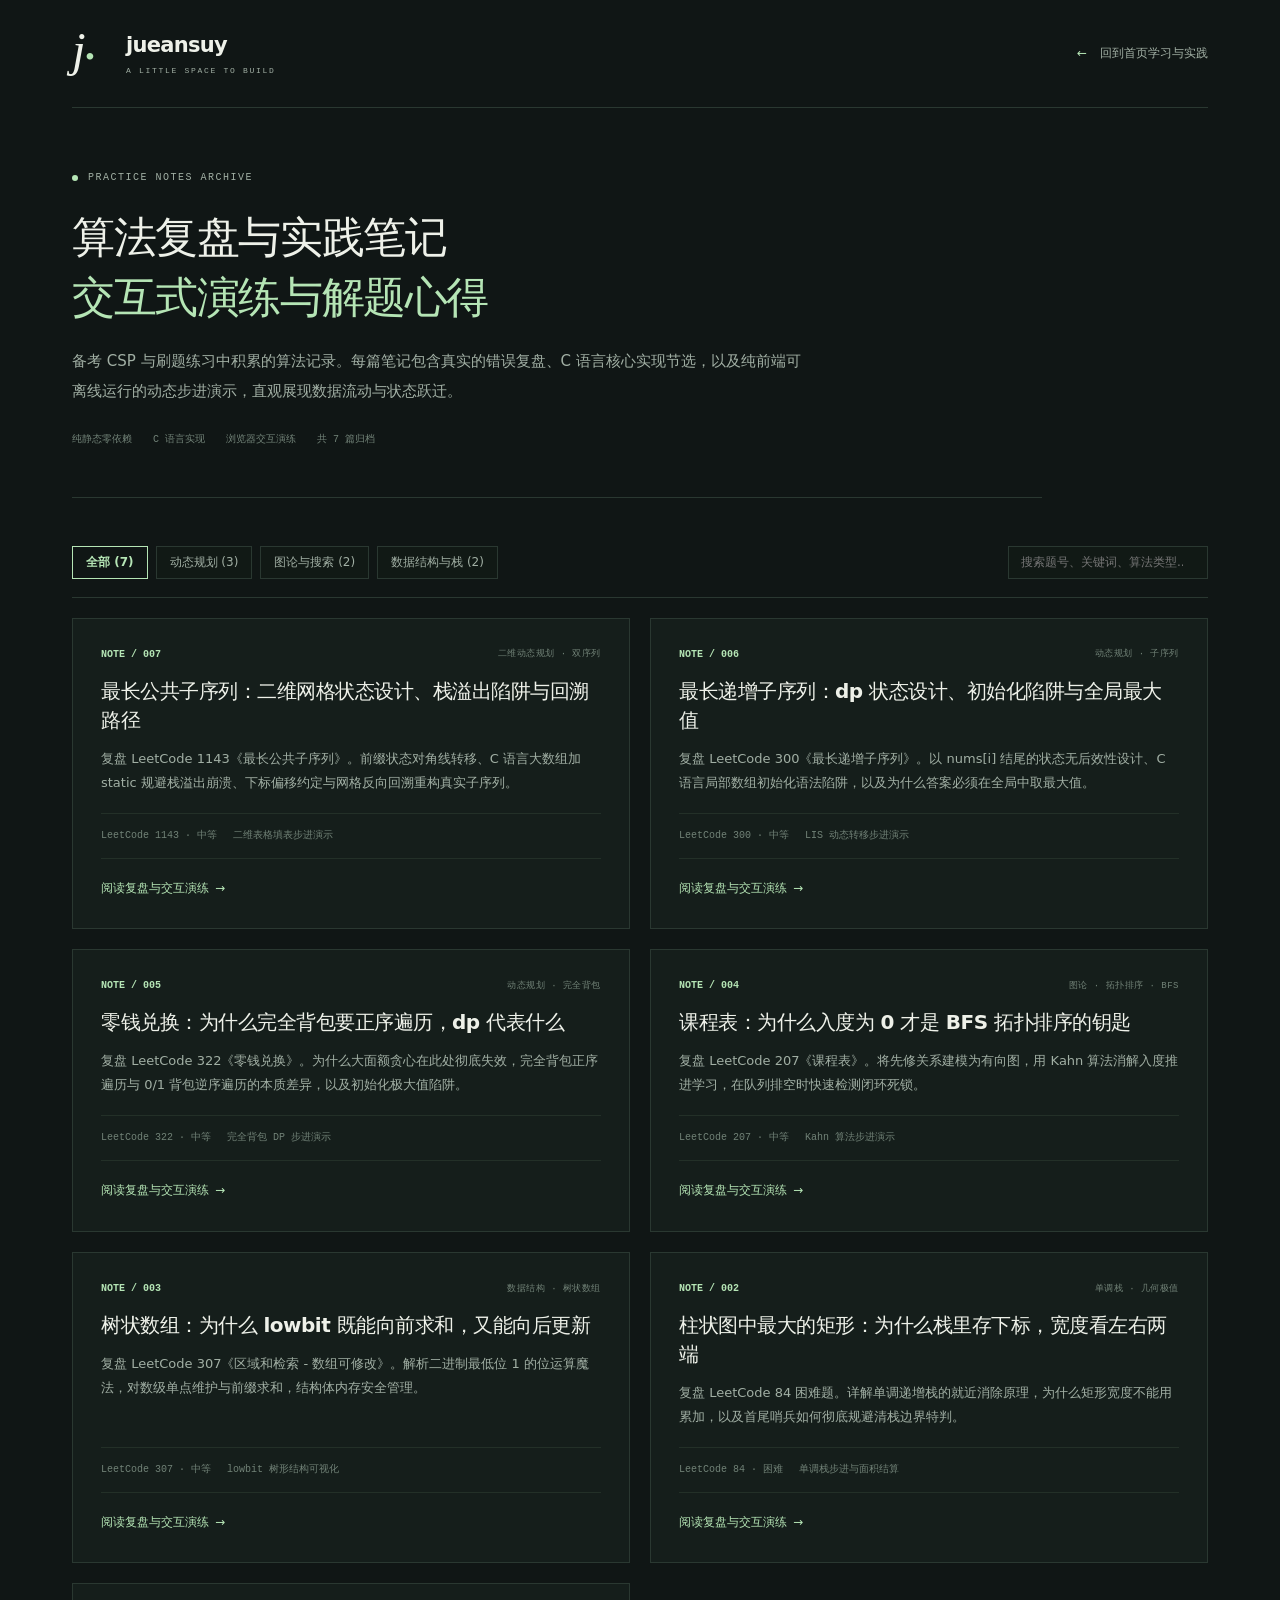
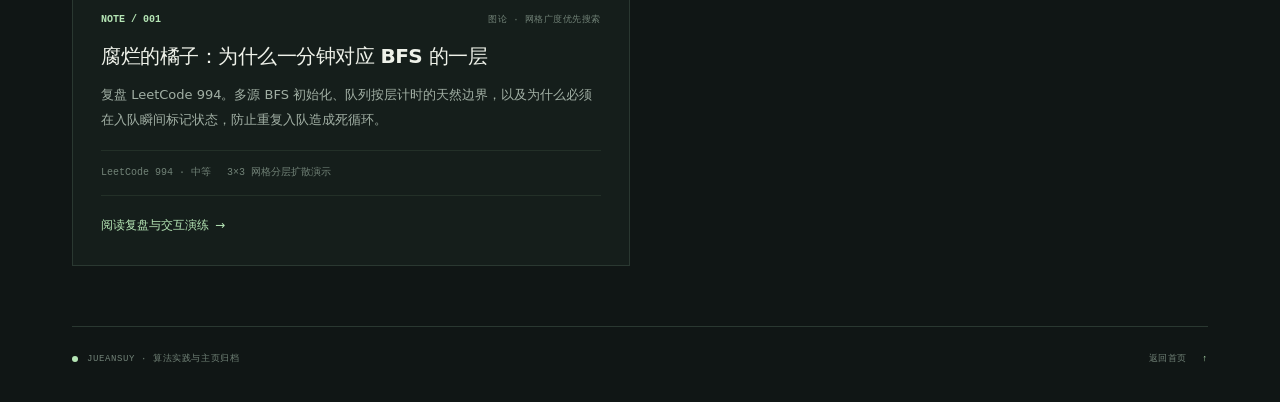
==== commit 4ca05b0f: "feat: add note 007 LCS, reading experience enhancements, JWT/UUID tools, and webmanifest" ====
--- a/notes/index.html
+++ b/notes/index.html
@@ -7,6 +7,7 @@
   <meta name="theme-color" content="#101615">
   <title>实践笔记归档 · 算法复盘与交互演示 · Jueansuy</title>
   <link rel="icon" type="image/svg+xml" href="../favicon.svg">
+  <link rel="manifest" href="../site.webmanifest">
   <link rel="stylesheet" href="../style.css">
   <meta property="og:type" content="website">
   <meta property="og:title" content="实践笔记归档 · 算法复盘与交互演示 · Jueansuy">
@@ -32,15 +33,15 @@
           <span>纯静态零依赖</span>
           <span>C 语言实现</span>
           <span>浏览器交互演练</span>
-          <span>共 6 篇归档</span>
+          <span>共 7 篇归档</span>
         </div>
       </header>
 
       <section class="archive-section" aria-label="算法实践笔记列表">
         <div class="archive-toolbar" role="search" aria-label="实践笔记筛选与搜索">
           <div class="archive-filters" role="group" aria-label="笔记分类筛选">
-            <button type="button" class="archive-filter-btn" data-category="all" data-active="true" aria-pressed="true">全部 (6)</button>
-            <button type="button" class="archive-filter-btn" data-category="dp" data-active="false" aria-pressed="false">动态规划 (2)</button>
+            <button type="button" class="archive-filter-btn" data-category="all" data-active="true" aria-pressed="true">全部 (7)</button>
+            <button type="button" class="archive-filter-btn" data-category="dp" data-active="false" aria-pressed="false">动态规划 (3)</button>
             <button type="button" class="archive-filter-btn" data-category="graph" data-active="false" aria-pressed="false">图论与搜索 (2)</button>
             <button type="button" class="archive-filter-btn" data-category="datastruct" data-active="false" aria-pressed="false">数据结构与栈 (2)</button>
           </div>
@@ -50,6 +51,22 @@
         </div>
 
         <div class="archive-grid">
+
+          <article class="archive-card" data-category="dp" aria-labelledby="note-007-title">
+            <div class="archive-card-top">
+              <span class="archive-card-num">NOTE / 007</span>
+              <span class="archive-card-tag">二维动态规划 · 双序列</span>
+            </div>
+            <h2 id="note-007-title"><a href="./longest-common-subsequence.html">最长公共子序列：二维网格状态设计、栈溢出陷阱与回溯路径</a></h2>
+            <p class="archive-card-desc">复盘 LeetCode 1143《最长公共子序列》。前缀状态对角线转移、C 语言大数组加 static 规避栈溢出崩溃、下标偏移约定与网格反向回溯重构真实子序列。</p>
+            <div class="archive-card-meta">
+              <span>LeetCode 1143 · 中等</span>
+              <span>二维表格填表步进演示</span>
+            </div>
+            <div class="archive-card-footer">
+              <a class="archive-card-link" href="./longest-common-subsequence.html">阅读复盘与交互演练 <span aria-hidden="true">→</span></a>
+            </div>
+          </article>
 
           <article class="archive-card" data-category="dp" aria-labelledby="note-006-title">
             <div class="archive-card-top">
--- a/style.css
+++ b/style.css
@@ -8,11 +8,12 @@
 @media(max-width:640px){.site-header{height:auto;min-height:105px;flex-wrap:wrap;gap:14px;padding:17px 0}.site-header nav{flex-basis:100%;margin-left:0;flex-wrap:wrap;gap:8px 23px}.site-header nav a{white-space:nowrap}.practice-section{margin-top:49px}.practice-grid{grid-template-columns:minmax(0,1fr);gap:14px}.project-featured{grid-row:auto}.project-card,.project-featured{padding:23px}.project-featured h3{font-size:27px;margin-top:17px}.project-flow{gap:17px}.project-kicker{font-size:9px}.project-title-break{display:none}.project-card:not(.project-featured) h3{font-size:20px}.project-link{padding-top:18px}.project-tags{margin-top:19px}}
 @media(max-width:360px){.site-header nav{gap:8px 19px}.project-card,.project-featured{padding:20px}.project-featured h3{font-size:25px}.project-kicker{letter-spacing:.2px}.project-flow li>span{margin-right:8px}}
 .project-note-link{display:block;margin-top:22px;padding:15px 0;border-top:1px solid var(--line);border-bottom:1px solid var(--line);color:var(--mint);font-size:12px;line-height:1.8;overflow-wrap:anywhere}.project-note-label{display:block;font:9px/1.7 var(--mono);letter-spacing:1px;color:var(--subtle);margin-bottom:5px}.project-note-link>span:last-child{display:flex;align-items:center;justify-content:space-between;gap:12px}.project-note-link:hover>span:last-child{text-decoration:underline;text-underline-offset:4px}.project-note-link+.project-note-link{margin-top:-1px}
-.article-page .article-masthead{min-height:108px;display:flex;align-items:center;justify-content:space-between;gap:25px;border-bottom:1px solid var(--line)}.article-page .article-back{font-size:12px;color:var(--muted);white-space:nowrap}.article-page .article-back>span{color:var(--mint);margin-right:9px}.article-page .article-back:hover{color:var(--mint)}.article-page .article-intro{max-width:970px;padding:62px 0 48px;border-bottom:1px solid var(--line);margin-bottom:48px}.article-page .article-intro h1{font-size:43px;line-height:1.4;letter-spacing:-1.4px;margin:22px 0 20px;overflow-wrap:anywhere;font-weight:550}.article-page .article-deck{max-width:740px;font-size:15px;line-height:1.95;color:var(--muted);margin:0}.article-page .article-meta{display:flex;flex-wrap:wrap;gap:9px 21px;font:10px/1.8 var(--mono);color:var(--subtle);margin-top:25px}.article-page .article-layout{display:grid;grid-template-columns:minmax(0,780px) minmax(150px,1fr);gap:64px}.article-page .article-content{min-width:0}.article-page .article-section{margin:0 0 53px;scroll-margin-top:28px}.article-page .article-section h2{font-size:25px;margin:9px 0 19px;line-height:1.5;letter-spacing:-.5px;overflow-wrap:anywhere}.article-page .article-section p{font-size:14px;line-height:1.95;color:#b6c3b7;margin:15px 0}.article-page .article-section strong{color:var(--ink);font-weight:550}.article-page .article-section code{font:12px/1.7 var(--mono);color:var(--mint);background:#233328;padding:2px 5px;overflow-wrap:anywhere}.article-page .article-toc{position:sticky;top:34px;align-self:start;padding:5px 0 0 24px;border-left:1px solid var(--line)}.article-page .article-toc nav{display:flex;flex-direction:column;gap:15px;margin-top:23px}.article-page .article-toc nav a{font-size:12px;color:var(--muted)}.article-page .article-toc nav a:hover{color:var(--mint)}.article-page .article-toc>p{font-size:11px;line-height:1.9;color:var(--subtle);margin-top:33px}.article-page .article-steps{list-style:none;margin:24px 0;padding:0;border-top:1px solid var(--line)}.article-page .article-steps>li{display:flex;align-items:start;gap:20px;padding:23px 0;border-bottom:1px solid var(--line)}.article-page .article-step-number{font:11px/1.7 var(--mono);color:var(--subtle);padding-top:2px;flex:none}.article-page .article-steps h3{font-size:17px;line-height:1.6;margin:0 0 8px}.article-page .article-steps p{margin:0;font-size:13px}.article-page .article-insight{padding:22px 25px;border-left:2px solid var(--mint);background:#18251c}.article-page .article-insight p{margin:8px 0 0;font-size:13px}.article-page .article-code-panel{border:1px solid var(--line);background:var(--surface-deep);margin:23px 0 15px;min-width:0}.article-page .article-code-caption{display:flex;align-items:center;justify-content:space-between;gap:14px;padding:13px 18px;border-bottom:1px solid var(--line);font:10px/1.7 var(--mono);color:var(--subtle)}.article-page .article-code-caption a{color:var(--mint);font-size:10px}.code-copy-btn{border:1px solid #3c5443;background:#152219;color:var(--mint);font:10px/1 var(--mono);padding:4px 8px;cursor:pointer;transition:all .15s ease;margin-left:auto}.code-copy-btn:hover{background:#1f3525;border-color:var(--mint)}.code-copy-btn[data-copied="true"]{background:var(--mint);color:#101615;border-color:var(--mint);font-weight:600}.article-page .article-code-panel pre{max-width:100%;overflow:auto;margin:0;padding:22px;tab-size:4;color:#c4d5bd;font:12px/1.85 var(--mono);overscroll-behavior-x:contain}.article-page .article-code-panel pre:focus-visible{outline:2px solid var(--mint);outline-offset:-2px}.article-page .article-code-panel pre code{background:transparent;padding:0;font:inherit;white-space:pre;overflow-wrap:normal;color:inherit}.article-page .article-section .article-small{font-size:11px;line-height:1.9;color:var(--subtle)}.article-page .article-review-list{margin:23px 0 0;border-top:1px solid var(--line)}.article-page .article-review-list>div{padding:20px 0;border-bottom:1px solid var(--line)}.article-page .article-review-list dt{font-size:15px;color:var(--ink);margin-bottom:9px}.article-page .article-review-list dt>span{color:var(--subtle);font:10px var(--mono);margin-right:13px}.article-page .article-review-list dd{margin:0;font-size:13px;line-height:1.95;color:#b6c3b7}.article-page .article-case-grid{display:grid;grid-template-columns:repeat(2,minmax(0,1fr));gap:13px;margin-top:24px}.article-page .article-case-grid>div{padding:22px;border:1px solid var(--line);background:var(--surface)}.article-page .article-case-result{font:10px/1.7 var(--mono);color:var(--mint)}.article-page .article-case-grid h3{font-size:17px;margin:11px 0 13px}.article-page .article-case-grid p{font-size:12px;margin:13px 0 0}.article-page .article-complexity{display:grid;grid-template-columns:repeat(2,minmax(0,1fr));gap:25px;border-top:1px solid var(--line);border-bottom:1px solid var(--line);padding:24px 0;margin:24px 0 12px}.article-page .article-complexity>div>span{font-size:11px;color:var(--muted);display:block}.article-page .article-complexity>div>strong{font:27px/1.5 var(--mono);display:block;color:var(--mint);margin-top:8px}.article-page .article-complexity p{font-size:12px;margin:9px 0 0}.article-page .article-sources{border-top:1px solid var(--line);padding-top:30px}.article-page .article-sources h2{font-size:21px}.article-page .article-sources p{font-size:12px}.article-page .article-sources ul{list-style:none;padding:0;margin:19px 0 0;display:flex;flex-direction:column;gap:10px}.article-page .article-sources li a{font-size:12px;color:var(--mint);overflow-wrap:anywhere}.article-page .article-sources a:hover{text-decoration:underline;text-underline-offset:4px}.article-page .article-sources li a>span{margin-left:8px}.article-page .site-footer{margin-top:7px}.archive-section{margin-bottom:60px}.archive-grid{display:grid;grid-template-columns:repeat(2,minmax(0,1fr));gap:20px}.archive-card{border:1px solid var(--line);background:var(--surface);padding:28px;display:flex;flex-direction:column;transition:border-color .2s}.archive-card:hover{border-color:#4a634a}.archive-card-top{display:flex;justify-content:space-between;align-items:center;gap:10px;font:10px/1.6 var(--mono);color:var(--subtle);margin-bottom:14px}.archive-card-num{color:var(--mint);font-weight:600}.archive-card-tag{font-size:9px;letter-spacing:.5px}.archive-card h2{font-size:20px;line-height:1.45;margin:0 0 12px;font-weight:550;letter-spacing:-.5px}.archive-card h2 a{color:inherit}.archive-card h2 a:hover{color:var(--mint)}.archive-card-desc{font-size:13px;line-height:1.85;color:var(--muted);margin:0 0 18px}.archive-card-meta{display:flex;flex-wrap:wrap;gap:8px 16px;font:10px/1.6 var(--mono);color:var(--subtle);padding:14px 0;border-top:1px solid var(--line-soft);border-bottom:1px solid var(--line-soft);margin-top:auto}.archive-card-footer{padding-top:16px}.archive-card-link{font-size:12px;color:var(--mint);display:inline-flex;align-items:center;gap:6px}.archive-card-link:hover{text-decoration:underline;text-underline-offset:4px}
+.article-page .article-masthead{min-height:108px;display:flex;align-items:center;justify-content:space-between;gap:25px;border-bottom:1px solid var(--line)}.article-page .article-back{font-size:12px;color:var(--muted);white-space:nowrap}.article-page .article-back>span{color:var(--mint);margin-right:9px}.article-page .article-back:hover{color:var(--mint)}.article-page .article-intro{max-width:970px;padding:62px 0 48px;border-bottom:1px solid var(--line);margin-bottom:48px}.article-page .article-intro h1{font-size:43px;line-height:1.4;letter-spacing:-1.4px;margin:22px 0 20px;overflow-wrap:anywhere;font-weight:550}.article-page .article-deck{max-width:740px;font-size:15px;line-height:1.95;color:var(--muted);margin:0}.article-page .article-meta{display:flex;flex-wrap:wrap;gap:9px 21px;font:10px/1.8 var(--mono);color:var(--subtle);margin-top:25px}.article-page .article-layout{display:grid;grid-template-columns:minmax(0,780px) minmax(150px,1fr);gap:64px}.article-page .article-content{min-width:0}.article-page .article-section{margin:0 0 53px;scroll-margin-top:28px}.article-page .article-section h2{font-size:25px;margin:9px 0 19px;line-height:1.5;letter-spacing:-.5px;overflow-wrap:anywhere}.article-page .article-section p{font-size:14px;line-height:1.95;color:#b6c3b7;margin:15px 0}.article-page .article-section strong{color:var(--ink);font-weight:550}.article-page .article-section code{font:12px/1.7 var(--mono);color:var(--mint);background:#233328;padding:2px 5px;overflow-wrap:anywhere}.article-page .article-toc{position:sticky;top:34px;align-self:start;padding:5px 0 0 24px;border-left:1px solid var(--line)}.article-page .article-toc nav{display:flex;flex-direction:column;gap:15px;margin-top:23px}.article-page .article-toc nav a{font-size:12px;color:var(--muted)}.article-page .article-toc nav a:hover{color:var(--mint)}.article-page .article-toc>p{font-size:11px;line-height:1.9;color:var(--subtle);margin-top:33px}.article-page .article-steps{list-style:none;margin:24px 0;padding:0;border-top:1px solid var(--line)}.article-page .article-steps>li{display:flex;align-items:start;gap:20px;padding:23px 0;border-bottom:1px solid var(--line)}.article-page .article-step-number{font:11px/1.7 var(--mono);color:var(--subtle);padding-top:2px;flex:none}.article-page .article-steps h3{font-size:17px;line-height:1.6;margin:0 0 8px}.article-page .article-steps p{margin:0;font-size:13px}.article-page .article-insight{padding:22px 25px;border-left:2px solid var(--mint);background:#18251c}.article-page .article-insight p{margin:8px 0 0;font-size:13px}.article-page .article-code-panel{border:1px solid var(--line);background:var(--surface-deep);margin:23px 0 15px;min-width:0}.article-page .article-code-caption{display:flex;align-items:center;justify-content:space-between;gap:14px;padding:13px 18px;border-bottom:1px solid var(--line);font:10px/1.7 var(--mono);color:var(--subtle)}.article-page .article-code-caption a{color:var(--mint);font-size:10px}.code-copy-btn{border:1px solid #3c5443;background:#152219;color:var(--mint);font:10px/1 var(--mono);padding:4px 8px;cursor:pointer;transition:all .15s ease;margin-left:auto}.code-copy-btn:hover{background:#1f3525;border-color:var(--mint)}.code-copy-btn[data-copied="true"]{background:var(--mint);color:#101615;border-color:var(--mint);font-weight:600}.reading-progress-bar{position:fixed;top:0;left:0;height:3px;background:linear-gradient(90deg,var(--mint),#7df3bd);z-index:1000;pointer-events:none;transition:width .1s ease}.floating-back-to-top{position:fixed;bottom:24px;right:24px;width:38px;height:38px;background:var(--surface);border:1px solid var(--line-strong);color:var(--mint);font-size:16px;display:flex;align-items:center;justify-content:center;cursor:pointer;z-index:900;border-radius:0;box-shadow:0 4px 14px rgba(0,0,0,.5);transition:all .15s ease}.floating-back-to-top:hover{border-color:var(--mint);background:var(--line-subtle)}.floating-back-to-top[hidden]{display:none}.article-toc nav a[data-active="true"]{color:var(--mint);border-left:2px solid var(--mint);padding-left:10px;margin-left:-12px;font-weight:600}.article-page .article-code-panel pre{max-width:100%;overflow:auto;margin:0;padding:22px;tab-size:4;color:#c4d5bd;font:12px/1.85 var(--mono);overscroll-behavior-x:contain}.article-page .article-code-panel pre:focus-visible{outline:2px solid var(--mint);outline-offset:-2px}.article-page .article-code-panel pre code{background:transparent;padding:0;font:inherit;white-space:pre;overflow-wrap:normal;color:inherit}.article-page .article-section .article-small{font-size:11px;line-height:1.9;color:var(--subtle)}.article-page .article-review-list{margin:23px 0 0;border-top:1px solid var(--line)}.article-page .article-review-list>div{padding:20px 0;border-bottom:1px solid var(--line)}.article-page .article-review-list dt{font-size:15px;color:var(--ink);margin-bottom:9px}.article-page .article-review-list dt>span{color:var(--subtle);font:10px var(--mono);margin-right:13px}.article-page .article-review-list dd{margin:0;font-size:13px;line-height:1.95;color:#b6c3b7}.article-page .article-case-grid{display:grid;grid-template-columns:repeat(2,minmax(0,1fr));gap:13px;margin-top:24px}.article-page .article-case-grid>div{padding:22px;border:1px solid var(--line);background:var(--surface)}.article-page .article-case-result{font:10px/1.7 var(--mono);color:var(--mint)}.article-page .article-case-grid h3{font-size:17px;margin:11px 0 13px}.article-page .article-case-grid p{font-size:12px;margin:13px 0 0}.article-page .article-complexity{display:grid;grid-template-columns:repeat(2,minmax(0,1fr));gap:25px;border-top:1px solid var(--line);border-bottom:1px solid var(--line);padding:24px 0;margin:24px 0 12px}.article-page .article-complexity>div>span{font-size:11px;color:var(--muted);display:block}.article-page .article-complexity>div>strong{font:27px/1.5 var(--mono);display:block;color:var(--mint);margin-top:8px}.article-page .article-complexity p{font-size:12px;margin:9px 0 0}.article-page .article-sources{border-top:1px solid var(--line);padding-top:30px}.article-page .article-sources h2{font-size:21px}.article-page .article-sources p{font-size:12px}.article-page .article-sources ul{list-style:none;padding:0;margin:19px 0 0;display:flex;flex-direction:column;gap:10px}.article-page .article-sources li a{font-size:12px;color:var(--mint);overflow-wrap:anywhere}.article-page .article-sources a:hover{text-decoration:underline;text-underline-offset:4px}.article-page .article-sources li a>span{margin-left:8px}.article-page .site-footer{margin-top:7px}.archive-section{margin-bottom:60px}.archive-grid{display:grid;grid-template-columns:repeat(2,minmax(0,1fr));gap:20px}.archive-card{border:1px solid var(--line);background:var(--surface);padding:28px;display:flex;flex-direction:column;transition:border-color .2s}.archive-card:hover{border-color:#4a634a}.archive-card-top{display:flex;justify-content:space-between;align-items:center;gap:10px;font:10px/1.6 var(--mono);color:var(--subtle);margin-bottom:14px}.archive-card-num{color:var(--mint);font-weight:600}.archive-card-tag{font-size:9px;letter-spacing:.5px}.archive-card h2{font-size:20px;line-height:1.45;margin:0 0 12px;font-weight:550;letter-spacing:-.5px}.archive-card h2 a{color:inherit}.archive-card h2 a:hover{color:var(--mint)}.archive-card-desc{font-size:13px;line-height:1.85;color:var(--muted);margin:0 0 18px}.archive-card-meta{display:flex;flex-wrap:wrap;gap:8px 16px;font:10px/1.6 var(--mono);color:var(--subtle);padding:14px 0;border-top:1px solid var(--line-soft);border-bottom:1px solid var(--line-soft);margin-top:auto}.archive-card-footer{padding-top:16px}.archive-card-link{font-size:12px;color:var(--mint);display:inline-flex;align-items:center;gap:6px}.archive-card-link:hover{text-decoration:underline;text-underline-offset:4px}
 .article-page .orange-demo-panel{border:1px solid #435a43;background:linear-gradient(140deg,#1b2a1f,var(--surface) 80%);margin-top:24px}.article-page .orange-demo-heading{display:flex;justify-content:space-between;gap:15px;padding:15px 22px;border-bottom:1px solid #344735;font:10px/1.7 var(--mono);color:var(--muted)}.article-page .orange-demo-heading>span:first-child{color:var(--mint)}.article-page .orange-stage{display:grid;grid-template-columns:minmax(0,255px) minmax(0,1fr);align-items:center;gap:33px;padding:27px 24px}.article-page .orange-grid{display:grid;grid-template-columns:repeat(var(--orange-cols,3),minmax(0,1fr));gap:8px;max-width:255px;margin:0 auto}.article-page .orange-cell{min-width:0;aspect-ratio:1;display:flex;align-items:center;justify-content:center;font:26px/1.2 var(--mono);border:1px solid #35483a;background:#111b15;color:#748979}.article-page .orange-cell[data-value="1"]{background:#b5e5b5;color:#1b3522;border-color:#b5e5b5}.article-page .orange-cell[data-value="2"]{background:#704d35;color:#ffe5c7;border-color:#a77a51}.article-page .orange-cell[data-new="true"]{outline:2px solid #f8d59c;outline-offset:2px}.article-page .orange-legend{list-style:none;padding:0;margin:15px 0 0;display:flex;flex-wrap:wrap;justify-content:center;gap:9px 15px}.article-page .orange-legend>li{display:flex;gap:6px;align-items:center;color:var(--muted);font-size:10px}.article-page .orange-legend>li>span{display:inline-flex;justify-content:center;align-items:center;width:18px;height:18px;font:10px var(--mono);border:1px solid #35483a;color:#748979;background:#111b15}.article-page .orange-legend>li>span[data-value="1"]{background:var(--mint);color:#1b3522}.article-page .orange-legend>li>span[data-value="2"]{background:#704d35;color:#ffe5c7;border-color:#a77a51}.article-page .orange-readout{min-width:0}.article-page .orange-metrics{display:flex;gap:26px;flex-wrap:wrap}.article-page .orange-metrics>div>span{font-size:10px;color:var(--muted)}.article-page .orange-metrics p{font-size:10px;margin:3px 0 0;color:var(--subtle)}.article-page .orange-metrics p>strong{font:35px/1.35 var(--mono);color:var(--mint);margin-right:6px}.article-page #orange-status{font-size:12px;color:var(--ink);line-height:1.9;margin:18px 0 0;min-height:68px}.article-page .orange-reading-hint{font-size:10px;line-height:1.8;color:var(--subtle);margin:10px 0 0}.article-page .orange-controls{padding:20px 24px;border-top:1px solid #344735;display:flex;flex-direction:column;gap:17px}.article-page .orange-scenario-field{display:flex;align-items:center;gap:12px;min-width:0}.article-page .orange-scenario-field label{font-size:11px;color:var(--muted);flex:none}.article-page .orange-scenario-field select{max-width:100%;min-width:0;flex:1;border:1px solid #465d46;background:var(--surface-deep);border-radius:0;color:var(--ink);font:12px/1.5 var(--sans);padding:10px}.article-page .orange-scenario-field select:focus-visible{outline:2px solid var(--mint);outline-offset:3px}.article-page .orange-step-buttons{display:flex;flex-wrap:wrap;gap:9px}.article-page .orange-step-buttons button{border:1px solid #465d46;border-radius:0;background:transparent;color:var(--mint);padding:10px 14px;font:11px/1.5 var(--sans);min-height:39px}.article-page .orange-step-buttons #orange-next{background:var(--mint);border-color:var(--mint);color:#1b3522}.article-page .orange-step-buttons button:hover:enabled{border-color:var(--mint)}.article-page .orange-step-buttons button:disabled{opacity:.4}.article-page .orange-noscript{font-size:11px;color:var(--muted);padding:0 24px 18px}.article-page .histogram-demo-panel{border:1px solid #435a43;background:linear-gradient(140deg,#1b2a1f,var(--surface) 80%);margin-top:24px}.article-page .histogram-demo-heading{display:flex;justify-content:space-between;gap:15px;padding:15px 22px;border-bottom:1px solid #344735;font:10px/1.7 var(--mono);color:var(--muted)}.article-page .histogram-demo-heading>span:first-child{color:var(--mint)}.article-page .histogram-stage{display:grid;grid-template-columns:minmax(0,1.2fr) minmax(0,1fr);align-items:center;gap:33px;padding:27px 24px}.article-page .histogram-chart{display:flex;align-items:flex-end;justify-content:center;gap:10px;height:180px;padding:16px 12px 0;background:#111b15;border:1px solid #35483a;border-radius:2px}.article-page .histogram-col{display:flex;flex-direction:column;align-items:center;gap:6px;flex:1;max-width:44px;min-width:24px}.article-page .histogram-bar{width:100%;background:#233529;border:1px solid #3c5443;display:flex;align-items:flex-start;justify-content:center;padding-top:4px;transition:all .15s ease}.article-page .histogram-bar-val{font:12px/1 var(--mono);color:#8ca691}.article-page .histogram-idx-val{font:10px/1 var(--mono);color:var(--subtle);white-space:nowrap}.article-page .histogram-col[data-in-stack="true"] .histogram-bar{border-color:var(--mint);background:#1a3f28}.article-page .histogram-col[data-in-stack="true"] .histogram-bar-val{color:var(--mint);font-weight:600}.article-page .histogram-col[data-in-rect="true"] .histogram-bar{background:#2a4d34;box-shadow:inset 0 0 0 1px #598b67}.article-page .histogram-col[data-popped="true"] .histogram-bar{background:#704d35;border-color:#e09b67;box-shadow:0 0 8px #e09b6755}.article-page .histogram-col[data-popped="true"] .histogram-bar-val{color:#ffe5c7;font-weight:bold}.article-page .histogram-col[data-active="true"]{outline:2px dashed var(--mint);outline-offset:3px}.article-page .histogram-sentinel-col .sentinel-bar{background:#383228;border-color:#756545}.article-page .histogram-legend{list-style:none;padding:0;margin:15px 0 0;display:flex;flex-wrap:wrap;justify-content:center;gap:9px 15px}.article-page .histogram-legend>li{display:flex;gap:6px;align-items:center;color:var(--muted);font-size:10px}.article-page .legend-swatch{display:inline-block;width:14px;height:14px;border:1px solid #35483a}.article-page .swatch-stack{background:#1a3f28;border-color:var(--mint)}.article-page .swatch-active{background:transparent;border:2px dashed var(--mint)}.article-page .swatch-calc{background:#704d35;border-color:#e09b67}.article-page .swatch-rect{background:#2a4d34;border-color:#598b67}.article-page .histogram-readout{min-width:0}.article-page .histogram-metrics{display:flex;gap:20px;flex-wrap:wrap}.article-page .histogram-metrics>div>span{font-size:10px;color:var(--muted)}.article-page .histogram-metrics p{font-size:10px;margin:3px 0 0;color:var(--subtle)}.article-page .histogram-metrics p>strong{font:26px/1.35 var(--mono);color:var(--mint);margin-right:6px}.article-page #histogram-status{font-size:12px;color:var(--ink);line-height:1.9;margin:18px 0 0;min-height:68px}.article-page .histogram-reading-hint{font-size:10px;line-height:1.8;color:var(--subtle);margin:10px 0 0}.article-page .histogram-controls{padding:20px 24px;border-top:1px solid #344735;display:flex;flex-direction:column;gap:17px}.article-page .histogram-scenario-field{display:flex;align-items:center;gap:12px;min-width:0}.article-page .histogram-scenario-field label{font-size:11px;color:var(--muted);flex:none}.article-page .histogram-scenario-field select{max-width:100%;min-width:0;flex:1;border:1px solid #465d46;background:var(--surface-deep);border-radius:0;color:var(--ink);font:12px/1.5 var(--sans);padding:10px}.article-page .histogram-scenario-field select:focus-visible{outline:2px solid var(--mint);outline-offset:3px}.article-page .histogram-step-buttons{display:flex;flex-wrap:wrap;gap:9px}.article-page .histogram-step-buttons button{border:1px solid #465d46;border-radius:0;background:transparent;color:var(--mint);padding:10px 14px;font:11px/1.5 var(--sans);min-height:39px}.article-page .histogram-step-buttons #histogram-next{background:var(--mint);border-color:var(--mint);color:#1b3522}.article-page .histogram-step-buttons button:hover:enabled{border-color:var(--mint)}.article-page .histogram-step-buttons button:disabled{opacity:.4}.article-page .histogram-noscript{font-size:11px;color:var(--muted);padding:0 24px 18px}.article-page .fenwick-demo-panel{border:1px solid #435a43;background:linear-gradient(140deg,#1b2a1f,var(--surface) 80%);margin-top:24px}.article-page .fenwick-demo-heading{display:flex;justify-content:space-between;gap:15px;padding:15px 22px;border-bottom:1px solid #344735;font:10px/1.7 var(--mono);color:var(--muted)}.article-page .fenwick-demo-heading>span:first-child{color:var(--mint)}.article-page .fenwick-stage{display:grid;grid-template-columns:minmax(0,1.25fr) minmax(0,1fr);align-items:center;gap:33px;padding:27px 24px}.article-page .fenwick-visuals{display:flex;flex-direction:column;gap:18px}.article-page .fenwick-row{display:flex;flex-direction:column;gap:6px}.article-page .fenwick-row-label{font:10px/1.5 var(--mono);color:var(--subtle)}.article-page .fenwick-grid{display:flex;flex-wrap:wrap;gap:8px}.article-page .fenwick-cell{min-width:44px;flex:1;display:flex;flex-direction:column;align-items:center;justify-content:center;padding:8px 6px;border:1px solid #35483a;background:#111b15;transition:all .15s ease}.article-page .fenwick-num-cell{border-color:#3d5243}.article-page .fenwick-tree-cell{border-color:#34483a;background:#132118}.article-page .fenwick-val{font:16px/1.2 var(--mono);color:var(--ink);font-weight:600}.article-page .fenwick-sub{font:9px/1.4 var(--mono);color:var(--subtle);text-align:center;margin-top:4px}.article-page .fenwick-cell[data-active="true"]{border-color:var(--mint);background:#1e432a;box-shadow:0 0 10px #b5e5b533}.article-page .fenwick-cell[data-active="true"] .fenwick-val{color:var(--mint)}.article-page .fenwick-legend{list-style:none;padding:0;margin:10px 0 0;display:flex;flex-wrap:wrap;gap:9px 15px}.article-page .fenwick-legend>li{display:flex;gap:6px;align-items:center;color:var(--muted);font-size:10px}.article-page .swatch-tree{background:#132118;border-color:#34483a}.article-page .fenwick-readout{min-width:0}.article-page .fenwick-metrics{display:flex;gap:20px;flex-wrap:wrap}.article-page .fenwick-metrics>div>span{font-size:10px;color:var(--muted)}.article-page .fenwick-metrics p{font-size:10px;margin:3px 0 0;color:var(--subtle)}.article-page .fenwick-metrics p>strong{font:26px/1.35 var(--mono);color:var(--mint);margin-right:6px}.article-page #fenwick-status{font-size:12px;color:var(--ink);line-height:1.9;margin:18px 0 0;min-height:68px}.article-page .fenwick-reading-hint{font-size:10px;line-height:1.8;color:var(--subtle);margin:10px 0 0}.article-page .fenwick-controls{padding:20px 24px;border-top:1px solid #344735;display:flex;flex-direction:column;gap:17px}.article-page .fenwick-scenario-field{display:flex;align-items:center;gap:12px;min-width:0}.article-page .fenwick-scenario-field label{font-size:11px;color:var(--muted);flex:none}.article-page .fenwick-scenario-field select{max-width:100%;min-width:0;flex:1;border:1px solid #465d46;background:var(--surface-deep);border-radius:0;color:var(--ink);font:12px/1.5 var(--sans);padding:10px}.article-page .fenwick-scenario-field select:focus-visible{outline:2px solid var(--mint);outline-offset:3px}.article-page .fenwick-step-buttons{display:flex;flex-wrap:wrap;gap:9px}.article-page .fenwick-step-buttons button{border:1px solid #465d46;border-radius:0;background:transparent;color:var(--mint);padding:10px 14px;font:11px/1.5 var(--sans);min-height:39px}.article-page .fenwick-step-buttons #fenwick-next{background:var(--mint);border-color:var(--mint);color:#1b3522}.article-page .fenwick-step-buttons button:hover:enabled{border-color:var(--mint)}.article-page .fenwick-step-buttons button:disabled{opacity:.4}.article-page .fenwick-noscript{font-size:11px;color:var(--muted);padding:0 24px 18px}.article-nav{display:flex;justify-content:space-between;gap:16px;margin:45px 0 20px;padding:24px 0 0;border-top:1px solid var(--line)}.article-nav a{display:flex;flex-direction:column;gap:4px;font-size:13px;color:var(--mint);max-width:48%}.article-nav a:hover{text-decoration:underline;text-underline-offset:4px}.article-nav a.nav-next{margin-left:auto;text-align:right}.article-nav .nav-dir{font:10px/1.5 var(--mono);letter-spacing:1px;color:var(--subtle);text-transform:uppercase}.article-page .course-demo-panel{border:1px solid #435a43;background:linear-gradient(140deg,#1b2a1f,var(--surface) 80%);margin-top:24px}.article-page .course-demo-heading{display:flex;justify-content:space-between;gap:15px;padding:15px 22px;border-bottom:1px solid #344735;font:10px/1.7 var(--mono);color:var(--muted)}.article-page .course-demo-heading>span:first-child{color:var(--mint)}.article-page .course-stage{display:grid;grid-template-columns:minmax(0,1.25fr) minmax(0,1fr);align-items:center;gap:33px;padding:27px 24px}.article-page .course-visuals{display:flex;flex-direction:column;gap:18px}.article-page .course-row{display:flex;flex-direction:column;gap:6px}.article-page .course-row-label{font:10px/1.5 var(--mono);color:var(--subtle)}.article-page .course-grid{display:flex;flex-wrap:wrap;gap:10px}.article-page .course-node{min-width:58px;flex:1;display:flex;flex-direction:column;align-items:center;justify-content:center;padding:10px 8px;border:1px solid #35483a;background:#111b15;transition:all .15s ease}.article-page .course-node-id{font:13px/1.2 var(--mono);color:var(--ink);font-weight:600}.article-page .course-node-indeg{font:10px/1.4 var(--mono);color:var(--subtle);margin-top:4px}.article-page .course-node[data-in-queue="true"]{border-color:var(--mint);background:#1a3f28;box-shadow:0 0 8px #b5e5b533}.article-page .course-node[data-in-queue="true"] .course-node-id{color:var(--mint)}.article-page .course-node[data-current="true"]{border-color:#f8d59c;background:#382d1c;outline:2px dashed #f8d59c;outline-offset:2px}.article-page .course-node[data-current="true"] .course-node-id{color:#ffe5c7}.article-page .course-node[data-learned="true"]{border-color:#34483a;background:#132118;opacity:.8}.article-page .course-node[data-learned="true"] .course-node-id{color:#8ca691}.article-page .course-edges{display:flex;flex-wrap:wrap;gap:8px}.article-page .course-edge-tag{font:11px/1.5 var(--mono);padding:3px 8px;border:1px solid #35483a;background:#111b15;color:var(--muted)}.article-page .course-edge-tag[data-satisfied="true"]{border-color:#486348;background:#1a2b1d;color:#8ca691;text-decoration:line-through;text-decoration-color:#587a5a}.article-page .course-legend{list-style:none;padding:0;margin:10px 0 0;display:flex;flex-wrap:wrap;gap:9px 15px}.article-page .course-legend>li{display:flex;gap:6px;align-items:center;color:var(--muted);font-size:10px}.article-page .swatch-current{background:#382d1c;border-color:#f8d59c}.article-page .swatch-queue{background:#1a3f28;border-color:var(--mint)}.article-page .swatch-learned{background:#132118;border-color:#34483a}.article-page .course-readout{min-width:0}.article-page .course-metrics{display:flex;gap:20px;flex-wrap:wrap}.article-page .course-metrics>div>span{font-size:10px;color:var(--muted)}.article-page .course-metrics p{font-size:10px;margin:3px 0 0;color:var(--subtle)}.article-page .course-metrics p>strong{font:24px/1.35 var(--mono);color:var(--mint);margin-right:6px}.article-page #course-status{font-size:12px;color:var(--ink);line-height:1.9;margin:18px 0 0;min-height:68px}.article-page .course-reading-hint{font-size:10px;line-height:1.8;color:var(--subtle);margin:10px 0 0}.article-page .course-controls{padding:20px 24px;border-top:1px solid #344735;display:flex;flex-direction:column;gap:17px}.article-page .course-scenario-field{display:flex;align-items:center;gap:12px;min-width:0}.article-page .course-scenario-field label{font-size:11px;color:var(--muted);flex:none}.article-page .course-scenario-field select{max-width:100%;min-width:0;flex:1;border:1px solid #465d46;background:var(--surface-deep);border-radius:0;color:var(--ink);font:12px/1.5 var(--sans);padding:10px}.article-page .course-scenario-field select:focus-visible{outline:2px solid var(--mint);outline-offset:3px}.article-page .course-step-buttons{display:flex;flex-wrap:wrap;gap:9px}.article-page .course-step-buttons button{border:1px solid #465d46;border-radius:0;background:transparent;color:var(--mint);padding:10px 14px;font:11px/1.5 var(--sans);min-height:39px}.article-page .course-step-buttons #course-next{background:var(--mint);border-color:var(--mint);color:#1b3522}.article-page .course-step-buttons button:hover:enabled{border-color:var(--mint)}.article-page .course-step-buttons button:disabled{opacity:.4}.article-page .course-noscript{font-size:11px;color:var(--muted);padding:0 24px 18px}.article-page .coin-demo-panel{border:1px solid #435a43;background:linear-gradient(140deg,#1b2a1f,var(--surface) 80%);margin-top:24px}.article-page .coin-demo-heading{display:flex;justify-content:space-between;gap:15px;padding:15px 22px;border-bottom:1px solid #344735;font:10px/1.7 var(--mono);color:var(--muted)}.article-page .coin-demo-heading>span:first-child{color:var(--mint)}.article-page .coin-stage{display:grid;grid-template-columns:minmax(0,1.25fr) minmax(0,1fr);align-items:center;gap:33px;padding:27px 24px}.article-page .coin-visuals{display:flex;flex-direction:column;gap:18px}.article-page .coin-row{display:flex;flex-direction:column;gap:6px}.article-page .coin-row-label{font:10px/1.5 var(--mono);color:var(--subtle)}.article-page .coin-grid{display:flex;flex-wrap:wrap;gap:8px}.article-page .coin-cell{min-width:44px;flex:1;display:flex;flex-direction:column;align-items:center;justify-content:center;padding:8px 6px;border:1px solid #35483a;background:#111b15;transition:all .15s ease}.article-page .coin-val{font:16px/1.2 var(--mono);color:var(--ink);font-weight:600}.article-page .coin-idx{font:9px/1.4 var(--mono);color:var(--subtle);text-align:center;margin-top:4px}.article-page .coin-cell[data-active="true"]{border-color:var(--mint);background:#1a3f28;outline:2px solid var(--mint);outline-offset:2px}.article-page .coin-cell[data-active="true"] .coin-val{color:var(--mint)}.article-page .coin-cell[data-source="true"]{border-color:#f8d59c;background:#382d1c;box-shadow:0 0 8px #f8d59c55}.article-page .coin-cell[data-source="true"] .coin-val{color:#ffe5c7}.article-page .coin-cell[data-inf="true"] .coin-val{color:#647969}.article-page .coin-cell[data-valid="true"] .coin-val{color:#cce4ca}.article-page .coin-legend{list-style:none;padding:0;margin:10px 0 0;display:flex;flex-wrap:wrap;gap:9px 15px}.article-page .coin-legend>li{display:flex;gap:6px;align-items:center;color:var(--muted);font-size:10px}.article-page .swatch-active{background:#1a3f28;border-color:var(--mint)}.article-page .swatch-source{background:#382d1c;border-color:#f8d59c}.article-page .swatch-valid{background:#111b15;border-color:#35483a}.article-page .swatch-inf{background:#111b15;border-color:#2a3a2f}.article-page .coin-readout{min-width:0}.article-page .coin-metrics{display:flex;gap:20px;flex-wrap:wrap}.article-page .coin-metrics>div>span{font-size:10px;color:var(--muted)}.article-page .coin-metrics p{font-size:10px;margin:3px 0 0;color:var(--subtle)}.article-page .coin-metrics p>strong{font:24px/1.35 var(--mono);color:var(--mint);margin-right:6px}.article-page #coin-status{font-size:12px;color:var(--ink);line-height:1.9;margin:18px 0 0;min-height:68px}.article-page .coin-reading-hint{font-size:10px;line-height:1.8;color:var(--subtle);margin:10px 0 0}.article-page .coin-controls{padding:20px 24px;border-top:1px solid #344735;display:flex;flex-direction:column;gap:17px}.article-page .coin-scenario-field{display:flex;align-items:center;gap:12px;min-width:0}.article-page .coin-scenario-field label{font-size:11px;color:var(--muted);flex:none}.article-page .coin-scenario-field select{max-width:100%;min-width:0;flex:1;border:1px solid #465d46;background:var(--surface-deep);border-radius:0;color:var(--ink);font:12px/1.5 var(--sans);padding:10px}.article-page .coin-scenario-field select:focus-visible{outline:2px solid var(--mint);outline-offset:3px}.article-page .coin-step-buttons{display:flex;flex-wrap:wrap;gap:9px}.article-page .coin-step-buttons button{border:1px solid #465d46;border-radius:0;background:transparent;color:var(--mint);padding:10px 14px;font:11px/1.5 var(--sans);min-height:39px}.article-page .coin-step-buttons #coin-next{background:var(--mint);border-color:var(--mint);color:#1b3522}.article-page .coin-step-buttons button:hover:enabled{border-color:var(--mint)}.article-page .coin-step-buttons button:disabled{opacity:.4}.article-page .coin-noscript{font-size:11px;color:var(--muted);padding:0 24px 18px}
 .article-page .lis-demo-panel{border:1px solid #434e5a;background:linear-gradient(140deg,#1b222a,var(--surface) 80%);margin-top:24px}.article-page .lis-demo-heading{display:flex;justify-content:space-between;gap:15px;padding:15px 22px;border-bottom:1px solid #343f4a;font:10px/1.7 var(--mono);color:var(--muted)}.article-page .lis-demo-heading>span:first-child{color:var(--mint)}.article-page .lis-stage{display:grid;grid-template-columns:minmax(0,1.25fr) minmax(0,1fr);align-items:center;gap:33px;padding:27px 24px}.article-page .lis-visuals{display:flex;flex-direction:column;gap:18px}.article-page .lis-row{display:flex;flex-direction:column;gap:6px}.article-page .lis-row-label{font:10px/1.5 var(--mono);color:var(--subtle)}.article-page .lis-grid{display:flex;flex-wrap:wrap;gap:8px}.article-page .lis-cell{min-width:48px;flex:1;display:flex;flex-direction:column;align-items:center;justify-content:center;padding:8px 6px;border:1px solid #35404d;background:#121820;transition:all .15s ease}.article-page .lis-num{font:18px/1.2 var(--mono);color:var(--ink);font-weight:600}.article-page .lis-dp{font:11px/1.3 var(--mono);color:var(--mint);margin-top:3px}.article-page .lis-idx{font:9px/1.4 var(--mono);color:var(--subtle);text-align:center;margin-top:2px}.article-page .lis-cell[data-active="true"]{border-color:var(--mint);background:#1a3240;outline:2px solid var(--mint);outline-offset:2px}.article-page .lis-cell[data-active="true"] .lis-num{color:var(--mint)}.article-page .lis-cell[data-source="true"]{border-color:#f8d59c;background:#382d1c;box-shadow:0 0 8px #f8d59c55}.article-page .lis-cell[data-source="true"] .lis-num{color:#ffe5c7}.article-page .lis-cell[data-best="true"]{border-color:#9df8c5;background:#183626;box-shadow:0 0 10px #9df8c566}.article-page .lis-legend{list-style:none;padding:0;margin:10px 0 0;display:flex;flex-wrap:wrap;gap:9px 15px}.article-page .lis-legend>li{display:flex;gap:6px;align-items:center;color:var(--muted);font-size:10px}.article-page .swatch-best{background:#183626;border-color:#9df8c5}.article-page .lis-readout{min-width:0}.article-page .lis-metrics{display:flex;gap:20px;flex-wrap:wrap}.article-page .lis-metrics>div>span{font-size:10px;color:var(--muted)}.article-page .lis-metrics p{font-size:10px;margin:3px 0 0;color:var(--subtle)}.article-page .lis-metrics p>strong{font:24px/1.35 var(--mono);color:var(--mint);margin-right:6px}.article-page #lis-status{font-size:12px;color:var(--ink);line-height:1.9;margin:18px 0 0;min-height:68px}.article-page .lis-reading-hint{font-size:10px;line-height:1.8;color:var(--subtle);margin:10px 0 0}.article-page .lis-controls{padding:20px 24px;border-top:1px solid #343f4a;display:flex;flex-direction:column;gap:17px}.article-page .lis-scenario-field{display:flex;align-items:center;gap:12px;min-width:0}.article-page .lis-scenario-field label{font-size:11px;color:var(--muted);flex:none}.article-page .lis-scenario-field select{max-width:100%;min-width:0;flex:1;border:1px solid #465360;background:var(--surface-deep);border-radius:0;color:var(--ink);font:12px/1.5 var(--sans);padding:10px}.article-page .lis-scenario-field select:focus-visible{outline:2px solid var(--mint);outline-offset:3px}.article-page .lis-step-buttons{display:flex;flex-wrap:wrap;gap:9px}.article-page .lis-step-buttons button{border:1px solid #465360;border-radius:0;background:transparent;color:var(--mint);padding:10px 14px;font:11px/1.5 var(--sans);min-height:39px}.article-page .lis-step-buttons #lis-next{background:var(--mint);border-color:var(--mint);color:#1b3522}.article-page .lis-step-buttons button:hover:enabled{border-color:var(--mint)}.article-page .lis-step-buttons button:disabled{opacity:.4}.article-page .lis-noscript{font-size:11px;color:var(--muted);padding:0 24px 18px}
+.article-page .lcs-demo-panel{border:1px solid #4e435a;background:linear-gradient(140deg,#231b2a,var(--surface) 80%);margin-top:24px}.article-page .lcs-demo-heading{display:flex;justify-content:space-between;gap:15px;padding:15px 22px;border-bottom:1px solid #3c3247;font:10px/1.7 var(--mono);color:var(--muted)}.article-page .lcs-demo-heading>span:first-child{color:var(--mint)}.article-page .lcs-stage{display:grid;grid-template-columns:minmax(0,1.35fr) minmax(0,1fr);align-items:center;gap:33px;padding:27px 24px}.article-page .lcs-visuals{display:flex;flex-direction:column;gap:18px}.article-page .lcs-row{display:flex;flex-direction:column;gap:6px}.article-page .lcs-row-label{font:10px/1.5 var(--mono);color:var(--subtle)}.article-page .lcs-table-container{overflow-x:auto;padding-bottom:6px}.article-page .lcs-table{border-collapse:collapse;font:12px/1.3 var(--mono);color:var(--ink);text-align:center;width:max-content;margin:0 auto}.article-page .lcs-th{border:1px solid #3c3247;padding:5px 7px;background:#191421;color:var(--subtle);font-size:10px;font-weight:500}.article-page .lcs-th[data-highlight="true"]{background:#39284d;color:#d6b8ff;border-color:#7b4eb2;font-weight:700}.article-page .lcs-td{border:1px solid #3c3247;min-width:32px;height:30px;padding:3px 6px;background:#120e18;transition:all .15s ease}.article-page .lcs-td[data-active="true"]{border-color:var(--mint);background:#1a3f28;outline:2px solid var(--mint);outline-offset:1px;color:var(--mint);font-weight:700}.article-page .lcs-td[data-source="true"]{border-color:#f8d59c;background:#382d1c;box-shadow:0 0 8px #f8d59c55;color:#ffe5c7;font-weight:700}.article-page .lcs-td[data-path="true"]{border-color:#b589f8;background:#2f1d47;color:#eeddff;font-weight:700}.article-page .lcs-legend{list-style:none;padding:0;margin:10px 0 0;display:flex;flex-wrap:wrap;gap:9px 15px}.article-page .lcs-legend>li{display:flex;gap:6px;align-items:center;color:var(--muted);font-size:10px}.article-page .swatch-path{background:#2f1d47;border-color:#b589f8}.article-page .lcs-readout{min-width:0}.article-page .lcs-metrics{display:flex;gap:20px;flex-wrap:wrap}.article-page .lcs-metrics>div>span{font-size:10px;color:var(--muted)}.article-page .lcs-metrics p{font-size:10px;margin:3px 0 0;color:var(--subtle)}.article-page .lcs-metrics p>strong{font:24px/1.35 var(--mono);color:var(--mint);margin-right:6px}.article-page #lcs-status{font-size:12px;color:var(--ink);line-height:1.9;margin:18px 0 0;min-height:68px}.article-page .lcs-reading-hint{font-size:10px;line-height:1.8;color:var(--subtle);margin:10px 0 0}.article-page .lcs-controls{padding:20px 24px;border-top:1px solid #3c3247;display:flex;flex-direction:column;gap:17px}.article-page .lcs-scenario-field{display:flex;align-items:center;gap:12px;min-width:0}.article-page .lcs-scenario-field label{font-size:11px;color:var(--muted);flex:none}.article-page .lcs-scenario-field select{max-width:100%;min-width:0;flex:1;border:1px solid #4a3e59;background:var(--surface-deep);border-radius:0;color:var(--ink);font:12px/1.5 var(--sans);padding:10px}.article-page .lcs-scenario-field select:focus-visible{outline:2px solid var(--mint);outline-offset:3px}.article-page .lcs-step-buttons{display:flex;flex-wrap:wrap;gap:9px}.article-page .lcs-step-buttons button{border:1px solid #4a3e59;border-radius:0;background:transparent;color:var(--mint);padding:10px 14px;font:11px/1.5 var(--sans);min-height:39px}.article-page .lcs-step-buttons #lcs-next{background:var(--mint);border-color:var(--mint);color:#1b3522}.article-page .lcs-step-buttons button:hover:enabled{border-color:var(--mint)}.article-page .lcs-step-buttons button:disabled{opacity:.4}.article-page .lcs-noscript{font-size:11px;color:var(--muted);padding:0 24px 18px}
 .archive-toolbar{display:flex;flex-wrap:wrap;align-items:center;justify-content:space-between;gap:16px;margin:28px 0 20px;padding-bottom:18px;border-bottom:1px solid var(--line)}.archive-filters{display:flex;flex-wrap:wrap;gap:8px}.archive-filter-btn{background:var(--surface-deep);border:1px solid var(--line);color:var(--muted);padding:7px 13px;font:12px/1.4 var(--sans);cursor:pointer;transition:all .15s ease}.archive-filter-btn:hover{color:var(--ink);border-color:var(--line-strong)}.archive-filter-btn[data-active="true"]{background:var(--line-subtle);border-color:var(--mint);color:var(--mint);font-weight:600}.archive-search{display:flex;align-items:center;gap:8px;position:relative;min-width:200px;max-width:100%}.archive-search input{width:100%;background:var(--surface-deep);border:1px solid var(--line);color:var(--ink);padding:7px 12px;font:12px/1.4 var(--sans);border-radius:0;outline:none}.archive-search input:focus{border-color:var(--mint)}.archive-empty{padding:48px 0;text-align:center;color:var(--muted);font-size:14px;grid-column:1/-1}
 @media(max-width:1050px){.article-page .article-layout{grid-template-columns:minmax(0,1fr);gap:0}.article-page .article-toc{position:static;order:-1;border-left:0;border-bottom:1px solid var(--line);padding:0 0 25px;margin-bottom:35px}.article-page .article-toc nav{flex-direction:row;flex-wrap:wrap;gap:12px 23px;margin-top:15px}.article-page .article-toc>p{display:none}.article-page .article-content{max-width:820px}.article-page .article-intro{padding-top:48px;margin-bottom:30px}.archive-grid{grid-template-columns:1fr}}
-@media(max-width:640px){.article-page .article-masthead{min-height:86px;gap:17px}.article-page .article-back{font-size:10px}.article-page .article-back>span{margin-right:4px}.article-page .article-intro{padding:37px 0 29px;margin-bottom:24px}.article-page .article-intro h1{font-size:30px;line-height:1.45;letter-spacing:-.8px;margin:20px 0 18px}.article-page .article-deck{font-size:13px}.article-page .article-meta{font-size:9px;gap:7px 15px;margin-top:20px}.article-page .article-toc{margin-bottom:31px;padding-bottom:22px}.article-page .article-toc nav{gap:10px 19px}.article-page .article-toc nav a{font-size:11px}.article-page .article-section{margin-bottom:39px}.article-page .article-section h2{font-size:22px;margin:8px 0 15px}.article-page .article-section p{font-size:13px;line-height:1.95}.article-page .article-section code{font-size:11px}.article-page .article-steps>li{gap:13px;padding:20px 0}.article-page .article-steps h3{font-size:15px}.article-page .article-steps p{font-size:12px}.article-page .article-insight{padding:18px}.article-page .article-insight p{font-size:12px}.article-page .article-code-caption{padding:12px 13px;font-size:9px;flex-wrap:wrap;gap:7px}.article-page .article-code-caption a{font-size:9px}.article-page .article-code-panel pre{padding:17px 14px;font-size:11px}.article-page .article-review-list dt{font-size:14px}.article-page .article-review-list dd{font-size:12px}.article-page .article-case-grid{grid-template-columns:1fr;gap:11px;margin-top:20px}.article-page .article-case-grid>div{padding:20px}.article-page .article-case-grid h3{font-size:16px}.article-page .article-case-grid p{font-size:12px}.article-page .article-complexity{gap:18px;padding:21px 0}.article-page .article-complexity p{font-size:11px}.article-page .article-complexity>div>strong{font-size:24px}.article-page .article-sources h2{font-size:20px}.article-page .article-sources p{font-size:12px}.article-page .orange-demo-heading{padding:13px 17px;flex-wrap:wrap;gap:3px 15px;font-size:9px}.article-page .orange-stage{grid-template-columns:minmax(0,1fr);gap:22px;padding:23px 19px}.article-page .orange-grid{max-width:232px}.article-page .orange-cell{font-size:26px}.article-page .orange-readout{border-top:1px solid #344735;padding-top:18px}.article-page .orange-metrics{gap:38px}.article-page #orange-status{font-size:12px;min-height:0;margin-top:12px}.article-page .orange-reading-hint{font-size:10px}.article-page .orange-controls{padding:18px 17px;gap:16px}.article-page .orange-scenario-field{align-items:flex-start;flex-direction:column;gap:8px}.article-page .orange-scenario-field select{width:100%;font-size:11px}.article-page .orange-step-buttons{gap:8px}.article-page .orange-step-buttons button{padding:10px 11px;font-size:10px}.article-page .orange-noscript{font-size:11px}.article-page .histogram-demo-heading{padding:13px 17px;flex-wrap:wrap;gap:3px 15px;font-size:9px}.article-page .histogram-stage{grid-template-columns:minmax(0,1fr);gap:22px;padding:23px 19px}.article-page .histogram-chart{height:150px;padding:12px 8px 0;gap:6px}.article-page .histogram-col{max-width:36px;min-width:18px}.article-page .histogram-readout{border-top:1px solid #344735;padding-top:18px}.article-page .histogram-metrics{gap:24px}.article-page #histogram-status{font-size:12px;min-height:0;margin-top:12px}.article-page .histogram-reading-hint{font-size:10px}.article-page .histogram-controls{padding:18px 17px;gap:16px}.article-page .histogram-scenario-field{align-items:flex-start;flex-direction:column;gap:8px}.article-page .histogram-scenario-field select{width:100%;font-size:11px}.article-page .histogram-step-buttons{gap:8px}.article-page .histogram-step-buttons button{padding:10px 11px;font-size:10px}.article-page .histogram-noscript{font-size:11px}.article-page .fenwick-demo-heading{padding:13px 17px;flex-wrap:wrap;gap:3px 15px;font-size:9px}.article-page .fenwick-stage{grid-template-columns:minmax(0,1fr);gap:22px;padding:23px 19px}.article-page .fenwick-cell{min-width:36px;padding:6px 4px}.article-page .fenwick-val{font-size:14px}.article-page .fenwick-sub{font-size:8px}.article-page .fenwick-readout{border-top:1px solid #344735;padding-top:18px}.article-page #fenwick-status{font-size:12px;min-height:0;margin-top:12px}.article-page .fenwick-reading-hint{font-size:10px}.article-page .fenwick-controls{padding:18px 17px;gap:16px}.article-page .fenwick-scenario-field{align-items:flex-start;flex-direction:column;gap:8px}.article-page .fenwick-scenario-field select{width:100%;font-size:11px}.article-page .fenwick-step-buttons{gap:8px}.article-page .fenwick-step-buttons button{padding:10px 11px;font-size:10px}.article-page .fenwick-noscript{font-size:11px}.article-page .course-demo-heading{padding:13px 17px;flex-wrap:wrap;gap:3px 15px;font-size:9px}.article-page .course-stage{grid-template-columns:minmax(0,1fr);gap:22px;padding:23px 19px}.article-page .course-node{min-width:48px;padding:8px 6px}.article-page .course-node-id{font-size:12px}.article-page .course-node-indeg{font-size:9px}.article-page .course-readout{border-top:1px solid #344735;padding-top:18px}.article-page #course-status{font-size:12px;min-height:0;margin-top:12px}.article-page .course-reading-hint{font-size:10px}.article-page .course-controls{padding:18px 17px;gap:16px}.article-page .course-scenario-field{align-items:flex-start;flex-direction:column;gap:8px}.article-page .course-scenario-field select{width:100%;font-size:11px}.article-page .course-step-buttons{gap:8px}.article-page .course-step-buttons button{padding:10px 11px;font-size:10px}.article-page .course-noscript{font-size:11px}.article-page .coin-demo-heading{padding:13px 17px;flex-wrap:wrap;gap:3px 15px;font-size:9px}.article-page .coin-stage{grid-template-columns:minmax(0,1fr);gap:22px;padding:23px 19px}.article-page .coin-cell{min-width:36px;padding:6px 4px}.article-page .coin-val{font-size:14px}.article-page .coin-idx{font-size:8px}.article-page .coin-readout{border-top:1px solid #344735;padding-top:18px}.article-page #coin-status{font-size:12px;min-height:0;margin-top:12px}.article-page .coin-reading-hint{font-size:10px}.article-page .lis-demo-heading{padding:13px 17px;flex-wrap:wrap;gap:3px 15px;font-size:9px}.article-page .lis-stage{grid-template-columns:minmax(0,1fr);gap:22px;padding:23px 19px}.article-page .lis-cell{min-width:38px;padding:6px 4px}.article-page .lis-num{font-size:15px}.article-page .lis-dp{font-size:10px}.article-page .lis-idx{font-size:8px}.article-page .lis-readout{border-top:1px solid #343f4a;padding-top:18px}.article-page #lis-status{font-size:12px;min-height:0;margin-top:12px}.article-page .lis-reading-hint{font-size:10px}.article-page .coin-controls{padding:18px 17px;gap:16px}.article-page .coin-scenario-field{align-items:flex-start;flex-direction:column;gap:8px}.article-page .coin-scenario-field select{width:100%;font-size:11px}.article-page .coin-step-buttons{gap:8px}.article-page .coin-step-buttons button{padding:10px 11px;font-size:10px}.article-page .coin-noscript{font-size:11px}.article-nav{flex-direction:column;gap:14px}.article-nav a{max-width:100%}.article-nav a.nav-next{text-align:left}.project-note-link{font-size:11px}.archive-card{padding:20px}.archive-card h2{font-size:18px}}
-@media(max-width:360px){.article-page .article-intro h1{font-size:27px}.article-page .article-masthead{gap:10px}.article-page .article-back{font-size:9px}.article-page .article-section h2{font-size:21px}.article-page .article-complexity{grid-template-columns:1fr;gap:20px}.article-page .orange-stage{padding:20px 17px}.article-page .orange-step-buttons button{padding:10px 9px}.article-page .histogram-stage{padding:20px 17px}.article-page .histogram-step-buttons button{padding:10px 9px}.article-page .fenwick-stage{padding:20px 17px}.article-page .fenwick-step-buttons button{padding:10px 9px}.article-page .course-stage{padding:20px 17px}.article-page .course-step-buttons button{padding:10px 9px}.article-page .coin-stage{padding:20px 17px}.article-page .lis-stage{padding:20px 17px}.article-page .coin-step-buttons button{padding:10px 9px}}
+@media(max-width:640px){.article-page .article-masthead{min-height:86px;gap:17px}.article-page .article-back{font-size:10px}.article-page .article-back>span{margin-right:4px}.article-page .article-intro{padding:37px 0 29px;margin-bottom:24px}.article-page .article-intro h1{font-size:30px;line-height:1.45;letter-spacing:-.8px;margin:20px 0 18px}.article-page .article-deck{font-size:13px}.article-page .article-meta{font-size:9px;gap:7px 15px;margin-top:20px}.article-page .article-toc{margin-bottom:31px;padding-bottom:22px}.article-page .article-toc nav{gap:10px 19px}.article-page .article-toc nav a{font-size:11px}.article-page .article-section{margin-bottom:39px}.article-page .article-section h2{font-size:22px;margin:8px 0 15px}.article-page .article-section p{font-size:13px;line-height:1.95}.article-page .article-section code{font-size:11px}.article-page .article-steps>li{gap:13px;padding:20px 0}.article-page .article-steps h3{font-size:15px}.article-page .article-steps p{font-size:12px}.article-page .article-insight{padding:18px}.article-page .article-insight p{font-size:12px}.article-page .article-code-caption{padding:12px 13px;font-size:9px;flex-wrap:wrap;gap:7px}.article-page .article-code-caption a{font-size:9px}.article-page .article-code-panel pre{padding:17px 14px;font-size:11px}.article-page .article-review-list dt{font-size:14px}.article-page .article-review-list dd{font-size:12px}.article-page .article-case-grid{grid-template-columns:1fr;gap:11px;margin-top:20px}.article-page .article-case-grid>div{padding:20px}.article-page .article-case-grid h3{font-size:16px}.article-page .article-case-grid p{font-size:12px}.article-page .article-complexity{gap:18px;padding:21px 0}.article-page .article-complexity p{font-size:11px}.article-page .article-complexity>div>strong{font-size:24px}.article-page .article-sources h2{font-size:20px}.article-page .article-sources p{font-size:12px}.article-page .orange-demo-heading{padding:13px 17px;flex-wrap:wrap;gap:3px 15px;font-size:9px}.article-page .orange-stage{grid-template-columns:minmax(0,1fr);gap:22px;padding:23px 19px}.article-page .orange-grid{max-width:232px}.article-page .orange-cell{font-size:26px}.article-page .orange-readout{border-top:1px solid #344735;padding-top:18px}.article-page .orange-metrics{gap:38px}.article-page #orange-status{font-size:12px;min-height:0;margin-top:12px}.article-page .orange-reading-hint{font-size:10px}.article-page .orange-controls{padding:18px 17px;gap:16px}.article-page .orange-scenario-field{align-items:flex-start;flex-direction:column;gap:8px}.article-page .orange-scenario-field select{width:100%;font-size:11px}.article-page .orange-step-buttons{gap:8px}.article-page .orange-step-buttons button{padding:10px 11px;font-size:10px}.article-page .orange-noscript{font-size:11px}.article-page .histogram-demo-heading{padding:13px 17px;flex-wrap:wrap;gap:3px 15px;font-size:9px}.article-page .histogram-stage{grid-template-columns:minmax(0,1fr);gap:22px;padding:23px 19px}.article-page .histogram-chart{height:150px;padding:12px 8px 0;gap:6px}.article-page .histogram-col{max-width:36px;min-width:18px}.article-page .histogram-readout{border-top:1px solid #344735;padding-top:18px}.article-page .histogram-metrics{gap:24px}.article-page #histogram-status{font-size:12px;min-height:0;margin-top:12px}.article-page .histogram-reading-hint{font-size:10px}.article-page .histogram-controls{padding:18px 17px;gap:16px}.article-page .histogram-scenario-field{align-items:flex-start;flex-direction:column;gap:8px}.article-page .histogram-scenario-field select{width:100%;font-size:11px}.article-page .histogram-step-buttons{gap:8px}.article-page .histogram-step-buttons button{padding:10px 11px;font-size:10px}.article-page .histogram-noscript{font-size:11px}.article-page .fenwick-demo-heading{padding:13px 17px;flex-wrap:wrap;gap:3px 15px;font-size:9px}.article-page .fenwick-stage{grid-template-columns:minmax(0,1fr);gap:22px;padding:23px 19px}.article-page .fenwick-cell{min-width:36px;padding:6px 4px}.article-page .fenwick-val{font-size:14px}.article-page .fenwick-sub{font-size:8px}.article-page .fenwick-readout{border-top:1px solid #344735;padding-top:18px}.article-page #fenwick-status{font-size:12px;min-height:0;margin-top:12px}.article-page .fenwick-reading-hint{font-size:10px}.article-page .fenwick-controls{padding:18px 17px;gap:16px}.article-page .fenwick-scenario-field{align-items:flex-start;flex-direction:column;gap:8px}.article-page .fenwick-scenario-field select{width:100%;font-size:11px}.article-page .fenwick-step-buttons{gap:8px}.article-page .fenwick-step-buttons button{padding:10px 11px;font-size:10px}.article-page .fenwick-noscript{font-size:11px}.article-page .course-demo-heading{padding:13px 17px;flex-wrap:wrap;gap:3px 15px;font-size:9px}.article-page .course-stage{grid-template-columns:minmax(0,1fr);gap:22px;padding:23px 19px}.article-page .course-node{min-width:48px;padding:8px 6px}.article-page .course-node-id{font-size:12px}.article-page .course-node-indeg{font-size:9px}.article-page .course-readout{border-top:1px solid #344735;padding-top:18px}.article-page #course-status{font-size:12px;min-height:0;margin-top:12px}.article-page .course-reading-hint{font-size:10px}.article-page .course-controls{padding:18px 17px;gap:16px}.article-page .course-scenario-field{align-items:flex-start;flex-direction:column;gap:8px}.article-page .course-scenario-field select{width:100%;font-size:11px}.article-page .course-step-buttons{gap:8px}.article-page .course-step-buttons button{padding:10px 11px;font-size:10px}.article-page .course-noscript{font-size:11px}.article-page .coin-demo-heading{padding:13px 17px;flex-wrap:wrap;gap:3px 15px;font-size:9px}.article-page .coin-stage{grid-template-columns:minmax(0,1fr);gap:22px;padding:23px 19px}.article-page .coin-cell{min-width:36px;padding:6px 4px}.article-page .coin-val{font-size:14px}.article-page .coin-idx{font-size:8px}.article-page .coin-readout{border-top:1px solid #344735;padding-top:18px}.article-page #coin-status{font-size:12px;min-height:0;margin-top:12px}.article-page .coin-reading-hint{font-size:10px}.article-page .lis-demo-heading{padding:13px 17px;flex-wrap:wrap;gap:3px 15px;font-size:9px}.article-page .lis-stage{grid-template-columns:minmax(0,1fr);gap:22px;padding:23px 19px}.article-page .lcs-stage{grid-template-columns:minmax(0,1fr);gap:22px;padding:23px 19px}.article-page .lcs-td{min-width:28px;height:26px;font-size:11px}.article-page .lis-cell{min-width:38px;padding:6px 4px}.article-page .lis-num{font-size:15px}.article-page .lis-dp{font-size:10px}.article-page .lis-idx{font-size:8px}.article-page .lis-readout{border-top:1px solid #343f4a;padding-top:18px}.article-page #lis-status{font-size:12px;min-height:0;margin-top:12px}.article-page .lis-reading-hint{font-size:10px}.article-page .coin-controls{padding:18px 17px;gap:16px}.article-page .coin-scenario-field{align-items:flex-start;flex-direction:column;gap:8px}.article-page .coin-scenario-field select{width:100%;font-size:11px}.article-page .coin-step-buttons{gap:8px}.article-page .coin-step-buttons button{padding:10px 11px;font-size:10px}.article-page .coin-noscript{font-size:11px}.article-nav{flex-direction:column;gap:14px}.article-nav a{max-width:100%}.article-nav a.nav-next{text-align:left}.project-note-link{font-size:11px}.archive-card{padding:20px}.archive-card h2{font-size:18px}}
+@media(max-width:360px){.article-page .article-intro h1{font-size:27px}.article-page .article-masthead{gap:10px}.article-page .article-back{font-size:9px}.article-page .article-section h2{font-size:21px}.article-page .article-complexity{grid-template-columns:1fr;gap:20px}.article-page .orange-stage{padding:20px 17px}.article-page .orange-step-buttons button{padding:10px 9px}.article-page .histogram-stage{padding:20px 17px}.article-page .histogram-step-buttons button{padding:10px 9px}.article-page .fenwick-stage{padding:20px 17px}.article-page .fenwick-step-buttons button{padding:10px 9px}.article-page .course-stage{padding:20px 17px}.article-page .course-step-buttons button{padding:10px 9px}.article-page .coin-stage{padding:20px 17px}.article-page .lis-stage{padding:20px 17px}.article-page .lcs-stage{padding:20px 17px}.article-page .coin-step-buttons button{padding:10px 9px}}
 @media(prefers-reduced-motion:reduce){html{scroll-behavior:auto}*,*::before,*::after{transition:none!important;animation:none!important}}
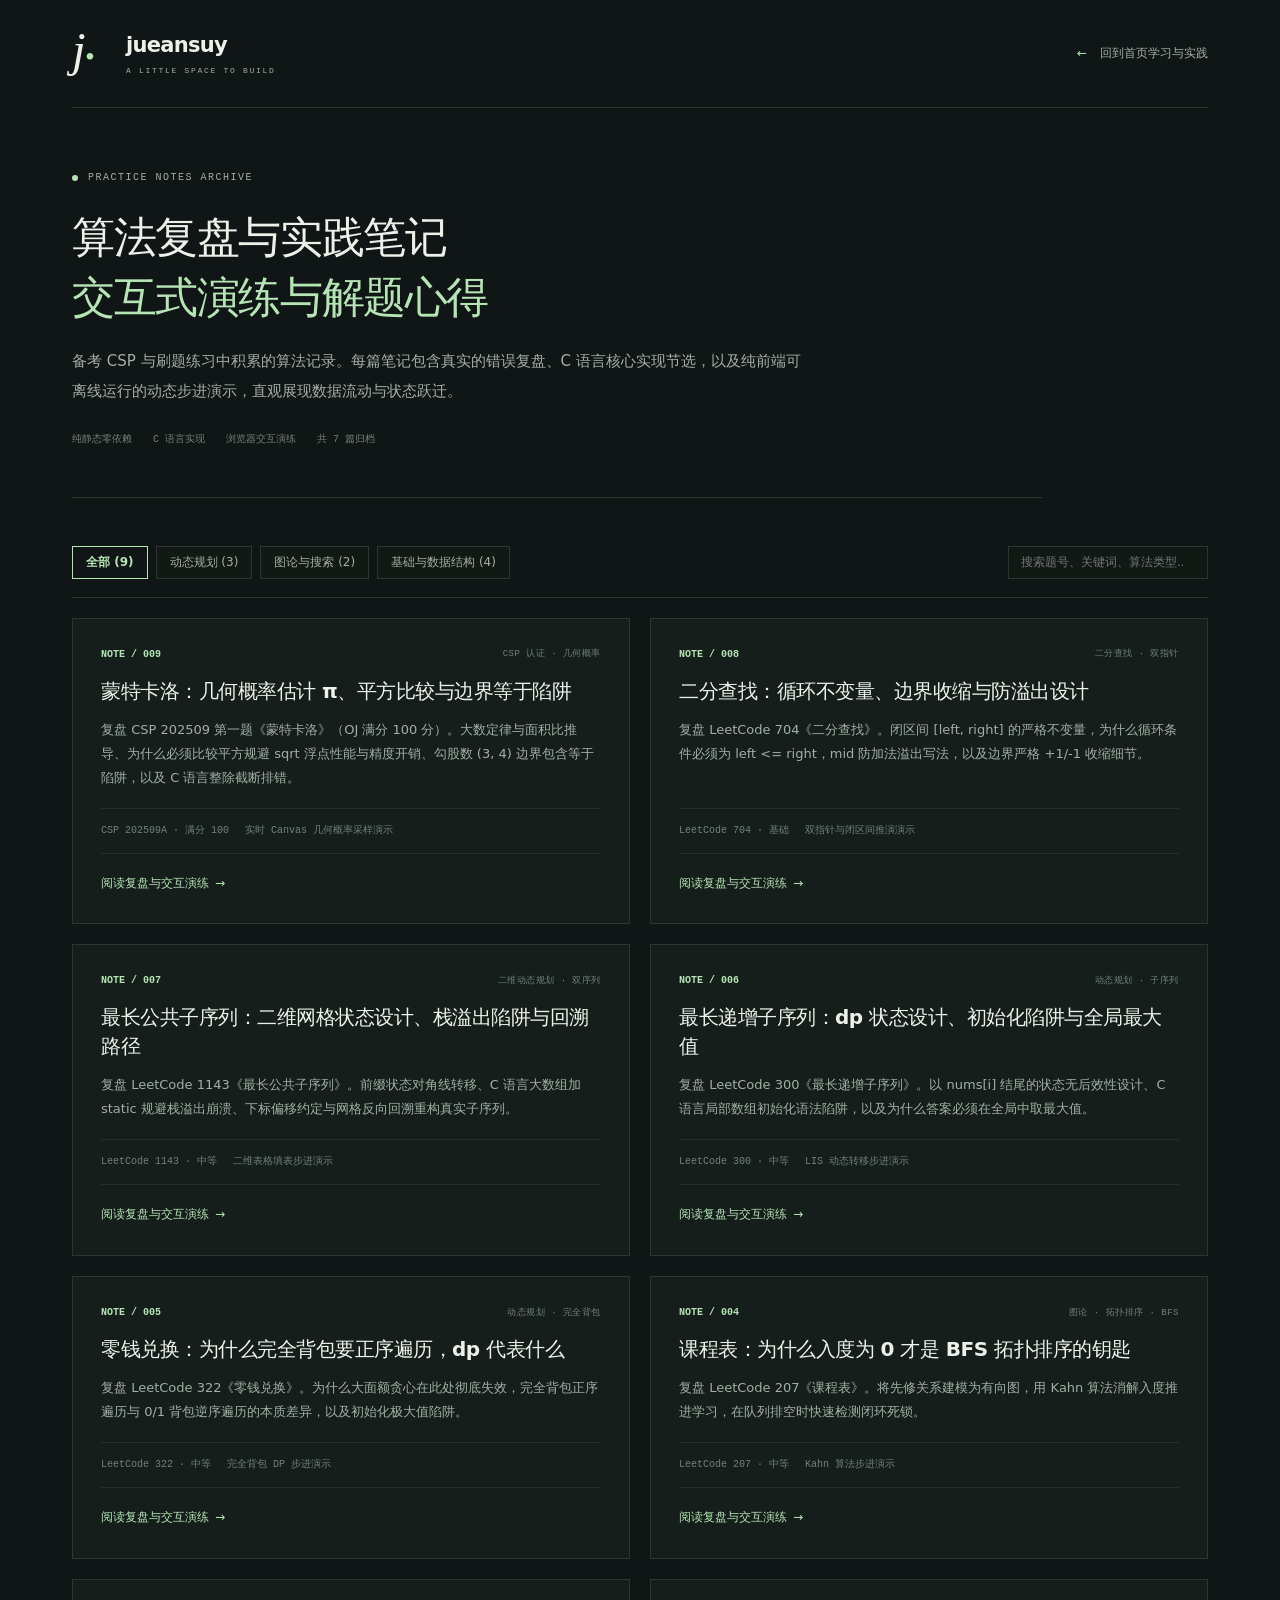
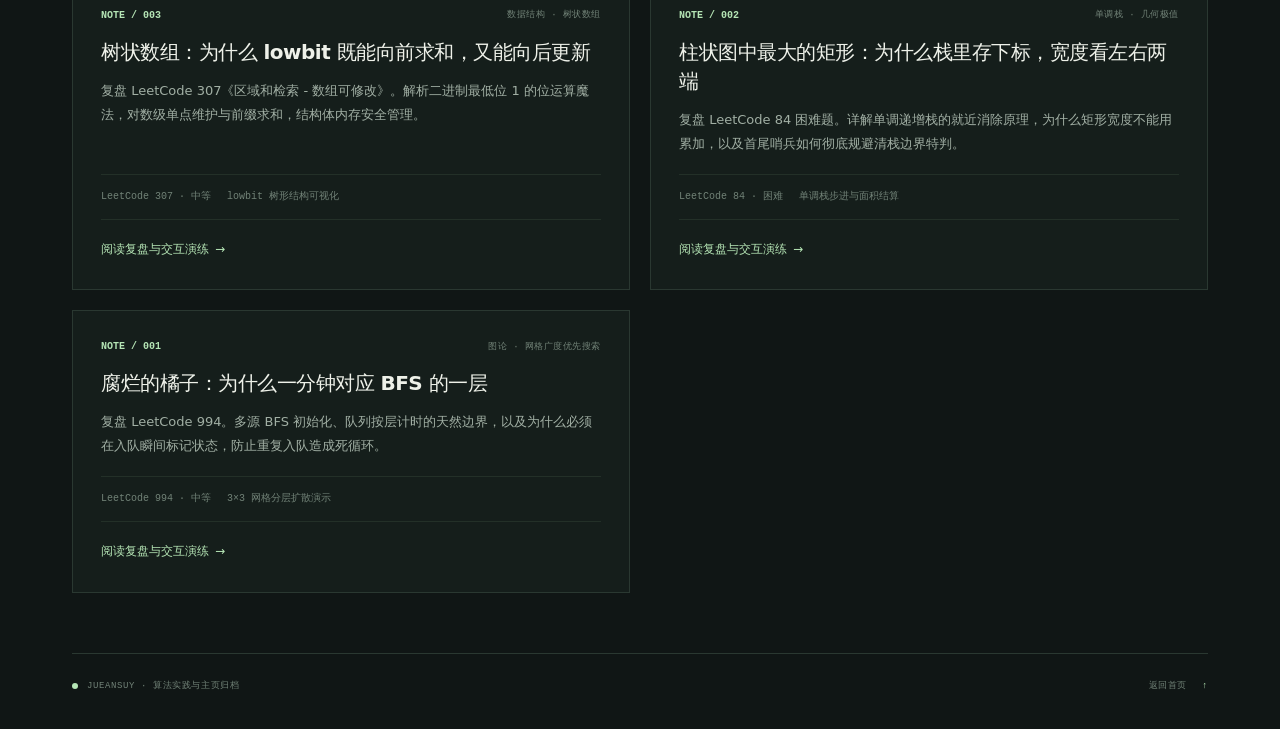
==== commit 5531671e: "feat: expand to 9 notes with binary search and CSP monte carlo, add concept notes 04 & 05" ====
--- a/notes/index.html
+++ b/notes/index.html
@@ -40,17 +40,49 @@
       <section class="archive-section" aria-label="算法实践笔记列表">
         <div class="archive-toolbar" role="search" aria-label="实践笔记筛选与搜索">
           <div class="archive-filters" role="group" aria-label="笔记分类筛选">
-            <button type="button" class="archive-filter-btn" data-category="all" data-active="true" aria-pressed="true">全部 (7)</button>
+            <button type="button" class="archive-filter-btn" data-category="all" data-active="true" aria-pressed="true">全部 (9)</button>
             <button type="button" class="archive-filter-btn" data-category="dp" data-active="false" aria-pressed="false">动态规划 (3)</button>
             <button type="button" class="archive-filter-btn" data-category="graph" data-active="false" aria-pressed="false">图论与搜索 (2)</button>
-            <button type="button" class="archive-filter-btn" data-category="datastruct" data-active="false" aria-pressed="false">数据结构与栈 (2)</button>
+            <button type="button" class="archive-filter-btn" data-category="datastruct" data-active="false" aria-pressed="false">基础与数据结构 (4)</button>
           </div>
           <div class="archive-search">
-            <input id="archive-search-input" type="search" placeholder="搜索题号、关键词、算法类型..." aria-label="搜索实践笔记">
+            <input id="archive-search-input" type="search" placeholder="搜索题号、关键词、算法类型... (按 / 聚焦)" aria-label="搜索实践笔记">
           </div>
         </div>
 
         <div class="archive-grid">
+
+          <article class="archive-card" data-category="datastruct" aria-labelledby="note-009-title">
+            <div class="archive-card-top">
+              <span class="archive-card-num">NOTE / 009</span>
+              <span class="archive-card-tag">CSP 认证 · 几何概率</span>
+            </div>
+            <h2 id="note-009-title"><a href="./monte-carlo.html">蒙特卡洛：几何概率估计 π、平方比较与边界等于陷阱</a></h2>
+            <p class="archive-card-desc">复盘 CSP 202509 第一题《蒙特卡洛》（OJ 满分 100 分）。大数定律与面积比推导、为什么必须比较平方规避 sqrt 浮点性能与精度开销、勾股数 (3, 4) 边界包含等于陷阱，以及 C 语言整除截断排错。</p>
+            <div class="archive-card-meta">
+              <span>CSP 202509A · 满分 100</span>
+              <span>实时 Canvas 几何概率采样演示</span>
+            </div>
+            <div class="archive-card-footer">
+              <a class="archive-card-link" href="./monte-carlo.html">阅读复盘与交互演练 <span aria-hidden="true">→</span></a>
+            </div>
+          </article>
+
+          <article class="archive-card" data-category="datastruct" aria-labelledby="note-008-title">
+            <div class="archive-card-top">
+              <span class="archive-card-num">NOTE / 008</span>
+              <span class="archive-card-tag">二分查找 · 双指针</span>
+            </div>
+            <h2 id="note-008-title"><a href="./binary-search.html">二分查找：循环不变量、边界收缩与防溢出设计</a></h2>
+            <p class="archive-card-desc">复盘 LeetCode 704《二分查找》。闭区间 [left, right] 的严格不变量，为什么循环条件必须为 left &lt;= right，mid 防加法溢出写法，以及边界严格 +1/-1 收缩细节。</p>
+            <div class="archive-card-meta">
+              <span>LeetCode 704 · 基础</span>
+              <span>双指针与闭区间推演演示</span>
+            </div>
+            <div class="archive-card-footer">
+              <a class="archive-card-link" href="./binary-search.html">阅读复盘与交互演练 <span aria-hidden="true">→</span></a>
+            </div>
+          </article>
 
           <article class="archive-card" data-category="dp" aria-labelledby="note-007-title">
             <div class="archive-card-top">
--- a/style.css
+++ b/style.css
@@ -1,19 +1,21 @@
-:root{color-scheme:dark;--bg:#101615;--surface:#151e1b;--surface-deep:#111915;--line:#2a3831;--line-soft:#233028;--ink:#eef1e9;--muted:#a1afa4;--subtle:#718277;--mint:#b5e5b5;--lime:#c2e9a6;--mono:Consolas,"SFMono-Regular",monospace;--sans:Inter,"Segoe UI","Microsoft YaHei",system-ui,sans-serif}*{box-sizing:border-box}html{scroll-behavior:smooth;scroll-padding-top:26px}body{margin:0;background:var(--bg);color:var(--ink);font-family:var(--sans);font-size:15px;line-height:1.7;-webkit-font-smoothing:antialiased}button,textarea{font:inherit}button,a,textarea{-webkit-tap-highlight-color:transparent}a{color:inherit;text-decoration:none}button{cursor:pointer}button:disabled{cursor:default;opacity:.45}[hidden]{display:none!important}button:focus-visible,a:focus-visible,summary:focus-visible{outline:2px solid var(--mint);outline-offset:5px}textarea:focus-visible{outline:2px solid var(--mint);outline-offset:-2px}::selection{background:#b5e5b5;color:#101615}.site-shell{max-width:1232px;margin:auto;padding:0 48px}.skip-link{position:fixed;top:-100px;left:16px;z-index:100;padding:10px 20px;background:var(--mint);color:var(--bg)}.skip-link:focus{top:12px}.site-header{height:108px;display:flex;align-items:center;justify-content:space-between;border-bottom:1px solid var(--line);gap:28px}.brand{display:flex;align-items:center;gap:14px;font-weight:650;font-size:21px;letter-spacing:-.7px}.brand-symbol{width:40px;height:44px;font-size:49px;line-height:37px;font-family:Georgia,serif;font-style:italic;letter-spacing:-7px;font-weight:500}.brand-symbol>span{color:var(--mint);font-size:28px;margin-left:6px}.brand-caption{font:8px/1.8 var(--mono);letter-spacing:1.7px;display:block;color:var(--muted)}.site-header nav{display:flex;gap:34px;margin-left:auto}.site-header nav a{font-size:13px;color:var(--muted);transition:color .2s}.site-header nav a:hover,.text-link:hover{color:var(--mint)}.header-link{font-size:12px;border:1px solid #3d5043;padding:10px 16px;white-space:nowrap}.header-link span{margin-left:13px;color:var(--mint)}.hero{display:grid;grid-template-columns:1.2fr 1fr;gap:54px;align-items:center;padding:77px 0 72px}.eyebrow{font:10px/1.5 var(--mono);letter-spacing:1.5px;color:var(--muted);display:flex;align-items:center;gap:10px}.status-dot{display:inline-block;flex:none;width:6px;height:6px;border-radius:50%;background:var(--mint)}h1{font-size:clamp(40px,4.7vw,61px);line-height:1.35;font-weight:560;letter-spacing:-2.6px;margin:24px 0}.mint{color:var(--mint)}.hero-description{font-size:13px;line-height:1.95;color:var(--muted);margin:0 0 27px}.button{border:0;display:inline-flex;align-items:center;justify-content:center;gap:27px;padding:13px 21px;font-size:13px;font-weight:600;line-height:1.4;transition:background .2s,transform .2s}.button-primary{background:var(--mint);color:#142519}.button-primary:hover:enabled,a.button-primary:hover{background:#cef4ca;transform:translateY(-1px)}.hero-button{padding:15px 22px}.hero-footnote{margin-top:22px;display:flex;align-items:center;gap:10px;color:var(--subtle);font-size:11px}.little-line{display:inline-block;width:24px;height:1px;background:#516454}.hero-art{height:337px;position:relative;overflow:hidden;background-color:#1b2820;background-image:radial-gradient(#54634a66 .7px,transparent .7px);background-size:13px 13px;border:1px solid #3c4a39;isolation:isolate}.art-corner{position:absolute;left:20px;right:20px;font:9px/1.5 var(--mono);letter-spacing:1.4px;color:#adbea4;z-index:3}.art-corner-top{top:18px}.art-corner-bottom{bottom:17px;display:flex;justify-content:space-between;border-top:1px solid #83967644;padding-top:12px}.art-corner-bottom span{font-size:19px;line-height:12px}.art-letter{position:absolute;left:65px;top:-23px;font:italic 310px/1.05 Georgia,serif;color:#cfdfb1;letter-spacing:-25px;z-index:1;text-shadow:15px 13px 0 #0f1a1266;transform:rotate(-7deg)}.art-letter span{color:#a8d4b5;font-size:260px}.orbit{position:absolute;border:1px solid #95b69155;border-radius:50%;width:330px;height:180px;transform:rotate(-37deg);top:79px;left:25px}.orbit-two{transform:rotate(36deg);width:380px;height:240px;top:41px;left:14px;border-color:#95b69133}.orbit-dot{position:absolute;left:40px;top:192px;width:8px;height:8px;background:var(--mint);border-radius:50%;z-index:3;box-shadow:0 0 0 5px #b5e5b511}.art-sticker{position:absolute;right:19px;top:115px;background:#dedeca;color:#29382b;padding:17px 21px;transform:rotate(7deg);z-index:2;font:30px/1.05 Georgia,serif;box-shadow:3px 4px 0 #0a140b33}.art-sticker em{font-weight:400}.art-sticker span{display:block;font:9px/1.6 var(--sans);margin-top:11px;letter-spacing:1.1px}.section-heading{display:flex;align-items:end;justify-content:space-between;gap:24px;margin-bottom:23px}.section-index{font:10px/1.6 var(--mono);letter-spacing:1.7px;color:var(--subtle)}h2{font-size:27px;line-height:1.4;font-weight:550;letter-spacing:-.8px;margin:10px 0 0}.section-heading>p{font-size:11px;line-height:1.6;color:var(--muted);margin:0 0 4px;display:flex;align-items:center;gap:8px}.section-heading .status-dot{width:5px;height:5px}.workbench{border:1px solid #3b4b3e;background:var(--surface)}.workbench-top{display:flex;align-items:center;justify-content:space-between;border-bottom:1px solid var(--line);padding:0 22px;gap:16px}.tool-tabs{display:flex;align-items:stretch;gap:24px}.tool-tab{color:var(--muted);background:transparent;border:0;padding:20px 4px 17px;font-size:12px;border-bottom:2px solid transparent;white-space:nowrap}.tool-tab>span{font:13px var(--mono);margin-right:7px;color:var(--subtle)}.tool-tab.active{color:var(--mint);border-bottom-color:var(--mint)}.tool-tab.active>span{color:var(--mint)}.local-badge{font:9px var(--mono);letter-spacing:1px;color:#849788;white-space:nowrap}.local-badge>span{font-size:14px;vertical-align:middle;margin-right:5px}.tool-description-row{display:flex;align-items:center;justify-content:space-between;gap:16px;min-height:74px;padding:14px 26px}.tool-description-row>p{font-size:11px;color:var(--muted);margin:0;line-height:1.8}.mode-controls{display:flex;border:1px solid #465944;padding:3px;flex:none}.mode-controls button{border:0;background:transparent;color:var(--muted);font-size:11px;line-height:1.3;padding:7px 13px}.mode-controls button[aria-pressed=true]{background:#334531;color:#e4efd9}.editors{display:grid;grid-template-columns:1fr 1fr;padding:0 26px;gap:18px}.editor{min-width:0;background:var(--surface-deep);border:1px solid var(--line);display:flex;flex-direction:column}.editor-heading{padding:12px 15px;display:flex;align-items:center;justify-content:space-between;border-bottom:1px solid var(--line-soft);gap:8px;min-height:48px}.editor-heading label{font-size:11px;font-weight:600;white-space:nowrap}.editor-heading label span{font:9px var(--mono);color:var(--subtle);margin-left:7px;letter-spacing:1px}.editor-actions{display:flex;gap:14px}.editor-actions button,.copy-button{background:transparent;border:0;color:var(--muted);font-size:10px;padding:2px 0}.editor-actions button:hover,.copy-button:hover:enabled{color:var(--mint)}.copy-button{display:flex;align-items:center;gap:5px;white-space:nowrap}.copy-button svg{width:13px;height:13px;fill:none;stroke:currentColor;stroke-width:1.3}.editor textarea{width:100%;min-height:163px;resize:vertical;border:0;border-radius:0;display:block;padding:17px 15px;background:transparent;color:#e2eadf;font:13px/1.9 var(--mono),"Microsoft YaHei",sans-serif;overflow-wrap:anywhere;white-space:pre-wrap}.output-editor textarea{color:var(--mint);word-break:break-all}.editor textarea::placeholder{color:#65796a;font-size:12px}.editor-meta{margin-top:auto;display:flex;justify-content:space-between;padding:8px 15px;border-top:1px solid var(--line-soft);font:9px/1.5 var(--mono);color:var(--subtle);gap:12px}.workbench-footer{display:flex;align-items:center;justify-content:space-between;gap:16px;padding:21px 26px}.run-actions{display:flex;gap:16px;align-items:center}.swap-button{border:0;background:transparent;color:var(--muted);font-size:11px;padding:8px 0;white-space:nowrap}.swap-button>span{margin-left:7px}#tool-status{font-size:11px;line-height:1.8;color:var(--muted);margin:0;text-align:right;max-width:48%;overflow-wrap:anywhere}#tool-status[data-state=error]{color:#f5b3a7}#tool-status[data-state=success]{color:#bad0aa}.toolbox-caption{display:flex;justify-content:space-between;gap:18px;font:10px/1.8 var(--mono);color:var(--subtle);margin-top:12px}.noscript-note{border:1px solid #a98650;padding:15px;color:#edd4ad}.notes-section{margin-top:74px}.note-list{border-top:1px solid var(--line)}.note{border-bottom:1px solid var(--line)}.note summary{list-style:none;cursor:pointer;display:flex;align-items:center;gap:28px;padding:24px 7px;transition:background .2s}.note summary::-webkit-details-marker{display:none}.note summary:hover{background:#18241a}.note-number{font:12px var(--mono);color:#6d8671;align-self:flex-start;padding-top:4px;min-width:30px}.note-category{font:9px var(--mono);letter-spacing:1.2px;color:var(--subtle)}h3{font-weight:500;font-size:18px;line-height:1.6;margin:5px 0 4px;letter-spacing:-.2px}.note summary p{font-size:11px;color:var(--muted);margin:0}.note-open{margin-left:auto;align-self:center;font-size:22px;font-weight:300;color:var(--mint);padding:0 9px}.note[open] .note-open{transform:rotate(45deg)}.note-body{max-width:810px;padding:0 58px 26px;font-size:13px;line-height:1.95;color:#b6c3b7}.note-body p:first-child{margin-top:0}.note-body code{font:11px var(--mono);padding:2px 5px;background:#26362a;color:var(--mint)}.text-link{background:transparent;border:0;padding:4px 0;font-size:12px;color:var(--mint)}.text-link span{margin-left:12px}.about-section{margin-top:72px;display:flex;gap:28px;align-items:center;border-top:1px solid var(--line);padding:36px 0}.about-mark{font-size:53px;line-height:1;color:var(--mint);align-self:flex-start}.about-section h2{font-size:23px}.about-section p{font-size:12px;color:var(--muted);margin-bottom:0;max-width:630px}.about-tag{margin-left:auto;font:12px/1.45 var(--mono);letter-spacing:1px;color:#6b816f;padding-left:20px}.about-tag span{color:var(--mint)}.site-footer{display:flex;justify-content:space-between;align-items:center;gap:20px;border-top:1px solid var(--line);padding:24px 0 35px;font:9px/1.8 var(--mono);letter-spacing:.6px;color:var(--subtle)}.site-footer>span{display:flex;align-items:center;gap:9px}.site-footer a{white-space:nowrap}.site-footer a span{margin-left:9px;color:var(--mint)}
-@media(min-width:1500px){.site-shell{max-width:1310px}.hero{gap:100px}.hero-art{height:365px}.art-letter{top:-12px;left:90px}.art-sticker{right:23px;top:130px}.orbit{left:55px;top:94px}.orbit-two{left:39px;top:55px}}
-@media(max-width:900px){.site-shell{padding:0 28px}.site-header{height:92px;gap:16px}.site-header nav{gap:22px}.header-link{display:none}.hero{gap:28px;padding:56px 0 58px;grid-template-columns:1.15fr 1fr}h1{font-size:45px;letter-spacing:-2px}.hero-art{height:310px}.art-letter{left:25px;top:0;font-size:275px}.art-letter span{font-size:220px}.art-sticker{right:12px;top:132px;font-size:23px;padding:14px}.orbit{left:-25px}.orbit-two{left:-40px}.art-corner{font-size:8px}.tool-tabs{gap:20px}.local-badge{display:none}.section-heading>p{max-width:210px}.editors{padding:0 20px;gap:12px}.tool-description-row{padding:14px 20px}.workbench-footer{padding:19px 20px;flex-wrap:wrap}#tool-status{max-width:100%;text-align:left}.hero-description{font-size:12px}.desktop-break{display:none}.run-actions{flex-wrap:wrap}}
-@media(max-width:640px){.site-shell{padding:0 20px}.site-header{height:83px;gap:12px}.brand{font-size:19px;gap:9px}.brand-caption{font-size:7px;letter-spacing:1px}.brand-symbol{width:31px}.site-header nav{gap:15px}.site-header nav a{font-size:11px}.hero{grid-template-columns:1fr;padding:40px 0 43px;gap:32px}.eyebrow{font-size:8px;letter-spacing:1.2px}h1{font-size:48px;line-height:1.3;letter-spacing:-2.2px;margin:20px 0}.hero-description{font-size:12px}.hero-art{height:224px}.art-letter{font-size:225px;top:-32px;left:60px;letter-spacing:-20px}.art-letter span{font-size:190px}.art-sticker{right:30px;top:60px;font-size:26px;padding:15px 20px}.art-corner-top{top:13px}.art-corner-bottom{bottom:13px;padding-top:8px}.orbit{left:40px;top:30px;width:260px;height:140px}.orbit-two{left:10px;top:-12px;width:310px;height:210px}.orbit-dot{left:39px;top:129px}.hero-footnote{margin-top:17px;font-size:10px}.section-heading{align-items:start;flex-direction:column;gap:10px;margin-bottom:19px}.section-heading>p{max-width:none;margin:0;font-size:10px}.section-index{font-size:9px}h2{font-size:25px;margin-top:8px}.workbench-top{padding:0 13px;overflow-x:auto;-webkit-overflow-scrolling:touch;scrollbar-width:none}.workbench-top::-webkit-scrollbar{display:none}.tool-tabs{width:max-content;min-width:100%;gap:14px;justify-content:flex-start}.tool-tab{padding:17px 3px 14px;font-size:11px}.tool-tab>span{margin-right:4px;font-size:11px}.tool-description-row{padding:16px;gap:12px;align-items:flex-start;flex-direction:column;min-height:0}.tool-description-row>p{font-size:11px}.editors{grid-template-columns:1fr;padding:0 15px;gap:12px}.editor textarea{min-height:145px;padding:13px;font-size:12px}.editor-heading{padding:11px 13px}.editor-meta{padding:8px 13px}.output-editor textarea{min-height:130px}.workbench-footer{padding:18px 15px;gap:12px;align-items:flex-start;flex-direction:column}.run-actions{gap:13px;width:100%}.run-actions>.button{flex:1;padding:13px 12px;font-size:12px;gap:12px}.swap-button{font-size:10px}#tool-status{font-size:10px}.toolbox-caption{font-size:9px;flex-direction:column;gap:2px}.notes-section{margin-top:49px}.note summary{gap:13px;padding:20px 0}.note-number{font-size:10px;min-width:20px}.note-category{font-size:8px;letter-spacing:.7px}h3{font-size:15px;line-height:1.55}.note summary p{font-size:10px}.note-open{font-size:20px;padding:0 3px}.note-body{padding:0 15px 22px 33px;font-size:12px}.about-section{margin-top:46px;padding:28px 0;gap:15px;align-items:flex-start}.about-mark{font-size:34px}.about-section h2{font-size:21px}.about-section p{font-size:11px}.about-tag{display:none}.site-footer{font-size:8px;letter-spacing:0;padding:20px 0 26px;align-items:flex-start}.site-footer>span{max-width:220px}.site-footer .status-dot{width:4px;height:4px;margin-top:4px}}
-@media(max-width:360px){.site-shell{padding:0 15px}.site-header nav{gap:11px}.brand-caption{display:none}.brand{font-size:18px}.site-header{height:73px}h1{font-size:41px}.hero-art{height:205px}.art-letter{left:35px;top:-40px}.art-sticker{right:15px;top:56px;font-size:24px}.tool-tab{font-size:10px}.tool-tab>span{font-size:10px;margin-right:3px}.editor-actions{gap:10px}.editor-heading label span{font-size:8px;margin-left:5px}.copy-button{font-size:9px}.run-actions{gap:8px}.swap-button{font-size:9px}.hero-footnote{font-size:9px}.section-heading h2{font-size:23px}.site-footer{gap:8px}}
-.practice-section{margin-top:74px}.practice-grid{display:grid;grid-template-columns:minmax(0,1.5fr) minmax(0,1fr);gap:18px}.project-card{min-width:0;display:flex;flex-direction:column;padding:28px;border:1px solid var(--line);background:var(--surface)}.project-featured{grid-row:span 2;background:linear-gradient(140deg,#1d2b20,var(--surface) 70%);border-color:#485f47;padding:32px}.project-kicker{display:flex;justify-content:space-between;align-items:center;flex-wrap:wrap;gap:8px;font:10px/1.6 var(--mono);letter-spacing:.8px;color:var(--subtle)}.project-featured .project-kicker{color:var(--mint)}.project-card h3{margin:18px 0 12px;font-size:21px;line-height:1.5;overflow-wrap:anywhere}.project-featured h3{font-size:30px;line-height:1.45;letter-spacing:-.8px}.project-description{margin:0;color:var(--muted);font-size:12px;line-height:1.95}.project-flow{display:grid;grid-template-columns:repeat(3,minmax(0,1fr));gap:16px;margin:27px 0 24px;padding:22px 0;border-top:1px solid #344735;border-bottom:1px solid #344735;list-style:none}.project-flow li{min-width:0}.project-flow li>span{display:block;color:var(--subtle);font:8px/1.6 var(--mono);letter-spacing:.4px;overflow-wrap:anywhere}.project-flow strong{display:block;font-size:13px;font-weight:500;margin-top:7px}.project-flow p{color:var(--muted);font-size:10px;line-height:1.9;margin:7px 0 0}.project-details{font-size:12px;color:var(--muted)}.project-details summary{list-style:none;cursor:pointer;display:flex;align-items:center;justify-content:space-between;color:var(--mint);padding:2px 0}.project-details summary::-webkit-details-marker{display:none}.project-details summary>span{font-size:18px;line-height:1}.project-details[open] summary>span{transform:rotate(45deg)}.project-details p{font-size:11px;line-height:1.95;margin:12px 0 0}.project-tags{display:flex;flex-wrap:wrap;gap:7px;padding:0;margin:23px 0 0;list-style:none}.project-tags li{font:9px/1.6 var(--mono);color:#b7c7b5;border:1px solid #344735;padding:4px 8px;overflow-wrap:anywhere}.project-link{display:flex;align-items:center;justify-content:space-between;gap:16px;font-size:12px;color:var(--mint);padding-top:20px;margin-top:auto}.project-link:hover{text-decoration:underline;text-underline-offset:4px}.project-recent{background:var(--surface-deep)}
-@media(max-width:900px){.practice-grid{grid-template-columns:minmax(0,1.25fr) minmax(0,1fr);gap:14px}.project-card{padding:23px}.project-featured{padding:25px}.project-featured h3{font-size:25px}.project-card:not(.project-featured) h3{font-size:19px}.project-flow{grid-template-columns:1fr;gap:15px;margin:22px 0}.project-flow li>span{display:inline-block;margin-right:12px}.project-flow strong{display:inline-block;margin-top:0}.project-flow p{margin-top:4px}}
-@media(max-width:640px){.site-header{height:auto;min-height:105px;flex-wrap:wrap;gap:14px;padding:17px 0}.site-header nav{flex-basis:100%;margin-left:0;flex-wrap:wrap;gap:8px 23px}.site-header nav a{white-space:nowrap}.practice-section{margin-top:49px}.practice-grid{grid-template-columns:minmax(0,1fr);gap:14px}.project-featured{grid-row:auto}.project-card,.project-featured{padding:23px}.project-featured h3{font-size:27px;margin-top:17px}.project-flow{gap:17px}.project-kicker{font-size:9px}.project-title-break{display:none}.project-card:not(.project-featured) h3{font-size:20px}.project-link{padding-top:18px}.project-tags{margin-top:19px}}
-@media(max-width:360px){.site-header nav{gap:8px 19px}.project-card,.project-featured{padding:20px}.project-featured h3{font-size:25px}.project-kicker{letter-spacing:.2px}.project-flow li>span{margin-right:8px}}
-.project-note-link{display:block;margin-top:22px;padding:15px 0;border-top:1px solid var(--line);border-bottom:1px solid var(--line);color:var(--mint);font-size:12px;line-height:1.8;overflow-wrap:anywhere}.project-note-label{display:block;font:9px/1.7 var(--mono);letter-spacing:1px;color:var(--subtle);margin-bottom:5px}.project-note-link>span:last-child{display:flex;align-items:center;justify-content:space-between;gap:12px}.project-note-link:hover>span:last-child{text-decoration:underline;text-underline-offset:4px}.project-note-link+.project-note-link{margin-top:-1px}
-.article-page .article-masthead{min-height:108px;display:flex;align-items:center;justify-content:space-between;gap:25px;border-bottom:1px solid var(--line)}.article-page .article-back{font-size:12px;color:var(--muted);white-space:nowrap}.article-page .article-back>span{color:var(--mint);margin-right:9px}.article-page .article-back:hover{color:var(--mint)}.article-page .article-intro{max-width:970px;padding:62px 0 48px;border-bottom:1px solid var(--line);margin-bottom:48px}.article-page .article-intro h1{font-size:43px;line-height:1.4;letter-spacing:-1.4px;margin:22px 0 20px;overflow-wrap:anywhere;font-weight:550}.article-page .article-deck{max-width:740px;font-size:15px;line-height:1.95;color:var(--muted);margin:0}.article-page .article-meta{display:flex;flex-wrap:wrap;gap:9px 21px;font:10px/1.8 var(--mono);color:var(--subtle);margin-top:25px}.article-page .article-layout{display:grid;grid-template-columns:minmax(0,780px) minmax(150px,1fr);gap:64px}.article-page .article-content{min-width:0}.article-page .article-section{margin:0 0 53px;scroll-margin-top:28px}.article-page .article-section h2{font-size:25px;margin:9px 0 19px;line-height:1.5;letter-spacing:-.5px;overflow-wrap:anywhere}.article-page .article-section p{font-size:14px;line-height:1.95;color:#b6c3b7;margin:15px 0}.article-page .article-section strong{color:var(--ink);font-weight:550}.article-page .article-section code{font:12px/1.7 var(--mono);color:var(--mint);background:#233328;padding:2px 5px;overflow-wrap:anywhere}.article-page .article-toc{position:sticky;top:34px;align-self:start;padding:5px 0 0 24px;border-left:1px solid var(--line)}.article-page .article-toc nav{display:flex;flex-direction:column;gap:15px;margin-top:23px}.article-page .article-toc nav a{font-size:12px;color:var(--muted)}.article-page .article-toc nav a:hover{color:var(--mint)}.article-page .article-toc>p{font-size:11px;line-height:1.9;color:var(--subtle);margin-top:33px}.article-page .article-steps{list-style:none;margin:24px 0;padding:0;border-top:1px solid var(--line)}.article-page .article-steps>li{display:flex;align-items:start;gap:20px;padding:23px 0;border-bottom:1px solid var(--line)}.article-page .article-step-number{font:11px/1.7 var(--mono);color:var(--subtle);padding-top:2px;flex:none}.article-page .article-steps h3{font-size:17px;line-height:1.6;margin:0 0 8px}.article-page .article-steps p{margin:0;font-size:13px}.article-page .article-insight{padding:22px 25px;border-left:2px solid var(--mint);background:#18251c}.article-page .article-insight p{margin:8px 0 0;font-size:13px}.article-page .article-code-panel{border:1px solid var(--line);background:var(--surface-deep);margin:23px 0 15px;min-width:0}.article-page .article-code-caption{display:flex;align-items:center;justify-content:space-between;gap:14px;padding:13px 18px;border-bottom:1px solid var(--line);font:10px/1.7 var(--mono);color:var(--subtle)}.article-page .article-code-caption a{color:var(--mint);font-size:10px}.code-copy-btn{border:1px solid #3c5443;background:#152219;color:var(--mint);font:10px/1 var(--mono);padding:4px 8px;cursor:pointer;transition:all .15s ease;margin-left:auto}.code-copy-btn:hover{background:#1f3525;border-color:var(--mint)}.code-copy-btn[data-copied="true"]{background:var(--mint);color:#101615;border-color:var(--mint);font-weight:600}.reading-progress-bar{position:fixed;top:0;left:0;height:3px;background:linear-gradient(90deg,var(--mint),#7df3bd);z-index:1000;pointer-events:none;transition:width .1s ease}.floating-back-to-top{position:fixed;bottom:24px;right:24px;width:38px;height:38px;background:var(--surface);border:1px solid var(--line-strong);color:var(--mint);font-size:16px;display:flex;align-items:center;justify-content:center;cursor:pointer;z-index:900;border-radius:0;box-shadow:0 4px 14px rgba(0,0,0,.5);transition:all .15s ease}.floating-back-to-top:hover{border-color:var(--mint);background:var(--line-subtle)}.floating-back-to-top[hidden]{display:none}.article-toc nav a[data-active="true"]{color:var(--mint);border-left:2px solid var(--mint);padding-left:10px;margin-left:-12px;font-weight:600}.article-page .article-code-panel pre{max-width:100%;overflow:auto;margin:0;padding:22px;tab-size:4;color:#c4d5bd;font:12px/1.85 var(--mono);overscroll-behavior-x:contain}.article-page .article-code-panel pre:focus-visible{outline:2px solid var(--mint);outline-offset:-2px}.article-page .article-code-panel pre code{background:transparent;padding:0;font:inherit;white-space:pre;overflow-wrap:normal;color:inherit}.article-page .article-section .article-small{font-size:11px;line-height:1.9;color:var(--subtle)}.article-page .article-review-list{margin:23px 0 0;border-top:1px solid var(--line)}.article-page .article-review-list>div{padding:20px 0;border-bottom:1px solid var(--line)}.article-page .article-review-list dt{font-size:15px;color:var(--ink);margin-bottom:9px}.article-page .article-review-list dt>span{color:var(--subtle);font:10px var(--mono);margin-right:13px}.article-page .article-review-list dd{margin:0;font-size:13px;line-height:1.95;color:#b6c3b7}.article-page .article-case-grid{display:grid;grid-template-columns:repeat(2,minmax(0,1fr));gap:13px;margin-top:24px}.article-page .article-case-grid>div{padding:22px;border:1px solid var(--line);background:var(--surface)}.article-page .article-case-result{font:10px/1.7 var(--mono);color:var(--mint)}.article-page .article-case-grid h3{font-size:17px;margin:11px 0 13px}.article-page .article-case-grid p{font-size:12px;margin:13px 0 0}.article-page .article-complexity{display:grid;grid-template-columns:repeat(2,minmax(0,1fr));gap:25px;border-top:1px solid var(--line);border-bottom:1px solid var(--line);padding:24px 0;margin:24px 0 12px}.article-page .article-complexity>div>span{font-size:11px;color:var(--muted);display:block}.article-page .article-complexity>div>strong{font:27px/1.5 var(--mono);display:block;color:var(--mint);margin-top:8px}.article-page .article-complexity p{font-size:12px;margin:9px 0 0}.article-page .article-sources{border-top:1px solid var(--line);padding-top:30px}.article-page .article-sources h2{font-size:21px}.article-page .article-sources p{font-size:12px}.article-page .article-sources ul{list-style:none;padding:0;margin:19px 0 0;display:flex;flex-direction:column;gap:10px}.article-page .article-sources li a{font-size:12px;color:var(--mint);overflow-wrap:anywhere}.article-page .article-sources a:hover{text-decoration:underline;text-underline-offset:4px}.article-page .article-sources li a>span{margin-left:8px}.article-page .site-footer{margin-top:7px}.archive-section{margin-bottom:60px}.archive-grid{display:grid;grid-template-columns:repeat(2,minmax(0,1fr));gap:20px}.archive-card{border:1px solid var(--line);background:var(--surface);padding:28px;display:flex;flex-direction:column;transition:border-color .2s}.archive-card:hover{border-color:#4a634a}.archive-card-top{display:flex;justify-content:space-between;align-items:center;gap:10px;font:10px/1.6 var(--mono);color:var(--subtle);margin-bottom:14px}.archive-card-num{color:var(--mint);font-weight:600}.archive-card-tag{font-size:9px;letter-spacing:.5px}.archive-card h2{font-size:20px;line-height:1.45;margin:0 0 12px;font-weight:550;letter-spacing:-.5px}.archive-card h2 a{color:inherit}.archive-card h2 a:hover{color:var(--mint)}.archive-card-desc{font-size:13px;line-height:1.85;color:var(--muted);margin:0 0 18px}.archive-card-meta{display:flex;flex-wrap:wrap;gap:8px 16px;font:10px/1.6 var(--mono);color:var(--subtle);padding:14px 0;border-top:1px solid var(--line-soft);border-bottom:1px solid var(--line-soft);margin-top:auto}.archive-card-footer{padding-top:16px}.archive-card-link{font-size:12px;color:var(--mint);display:inline-flex;align-items:center;gap:6px}.archive-card-link:hover{text-decoration:underline;text-underline-offset:4px}
-.article-page .orange-demo-panel{border:1px solid #435a43;background:linear-gradient(140deg,#1b2a1f,var(--surface) 80%);margin-top:24px}.article-page .orange-demo-heading{display:flex;justify-content:space-between;gap:15px;padding:15px 22px;border-bottom:1px solid #344735;font:10px/1.7 var(--mono);color:var(--muted)}.article-page .orange-demo-heading>span:first-child{color:var(--mint)}.article-page .orange-stage{display:grid;grid-template-columns:minmax(0,255px) minmax(0,1fr);align-items:center;gap:33px;padding:27px 24px}.article-page .orange-grid{display:grid;grid-template-columns:repeat(var(--orange-cols,3),minmax(0,1fr));gap:8px;max-width:255px;margin:0 auto}.article-page .orange-cell{min-width:0;aspect-ratio:1;display:flex;align-items:center;justify-content:center;font:26px/1.2 var(--mono);border:1px solid #35483a;background:#111b15;color:#748979}.article-page .orange-cell[data-value="1"]{background:#b5e5b5;color:#1b3522;border-color:#b5e5b5}.article-page .orange-cell[data-value="2"]{background:#704d35;color:#ffe5c7;border-color:#a77a51}.article-page .orange-cell[data-new="true"]{outline:2px solid #f8d59c;outline-offset:2px}.article-page .orange-legend{list-style:none;padding:0;margin:15px 0 0;display:flex;flex-wrap:wrap;justify-content:center;gap:9px 15px}.article-page .orange-legend>li{display:flex;gap:6px;align-items:center;color:var(--muted);font-size:10px}.article-page .orange-legend>li>span{display:inline-flex;justify-content:center;align-items:center;width:18px;height:18px;font:10px var(--mono);border:1px solid #35483a;color:#748979;background:#111b15}.article-page .orange-legend>li>span[data-value="1"]{background:var(--mint);color:#1b3522}.article-page .orange-legend>li>span[data-value="2"]{background:#704d35;color:#ffe5c7;border-color:#a77a51}.article-page .orange-readout{min-width:0}.article-page .orange-metrics{display:flex;gap:26px;flex-wrap:wrap}.article-page .orange-metrics>div>span{font-size:10px;color:var(--muted)}.article-page .orange-metrics p{font-size:10px;margin:3px 0 0;color:var(--subtle)}.article-page .orange-metrics p>strong{font:35px/1.35 var(--mono);color:var(--mint);margin-right:6px}.article-page #orange-status{font-size:12px;color:var(--ink);line-height:1.9;margin:18px 0 0;min-height:68px}.article-page .orange-reading-hint{font-size:10px;line-height:1.8;color:var(--subtle);margin:10px 0 0}.article-page .orange-controls{padding:20px 24px;border-top:1px solid #344735;display:flex;flex-direction:column;gap:17px}.article-page .orange-scenario-field{display:flex;align-items:center;gap:12px;min-width:0}.article-page .orange-scenario-field label{font-size:11px;color:var(--muted);flex:none}.article-page .orange-scenario-field select{max-width:100%;min-width:0;flex:1;border:1px solid #465d46;background:var(--surface-deep);border-radius:0;color:var(--ink);font:12px/1.5 var(--sans);padding:10px}.article-page .orange-scenario-field select:focus-visible{outline:2px solid var(--mint);outline-offset:3px}.article-page .orange-step-buttons{display:flex;flex-wrap:wrap;gap:9px}.article-page .orange-step-buttons button{border:1px solid #465d46;border-radius:0;background:transparent;color:var(--mint);padding:10px 14px;font:11px/1.5 var(--sans);min-height:39px}.article-page .orange-step-buttons #orange-next{background:var(--mint);border-color:var(--mint);color:#1b3522}.article-page .orange-step-buttons button:hover:enabled{border-color:var(--mint)}.article-page .orange-step-buttons button:disabled{opacity:.4}.article-page .orange-noscript{font-size:11px;color:var(--muted);padding:0 24px 18px}.article-page .histogram-demo-panel{border:1px solid #435a43;background:linear-gradient(140deg,#1b2a1f,var(--surface) 80%);margin-top:24px}.article-page .histogram-demo-heading{display:flex;justify-content:space-between;gap:15px;padding:15px 22px;border-bottom:1px solid #344735;font:10px/1.7 var(--mono);color:var(--muted)}.article-page .histogram-demo-heading>span:first-child{color:var(--mint)}.article-page .histogram-stage{display:grid;grid-template-columns:minmax(0,1.2fr) minmax(0,1fr);align-items:center;gap:33px;padding:27px 24px}.article-page .histogram-chart{display:flex;align-items:flex-end;justify-content:center;gap:10px;height:180px;padding:16px 12px 0;background:#111b15;border:1px solid #35483a;border-radius:2px}.article-page .histogram-col{display:flex;flex-direction:column;align-items:center;gap:6px;flex:1;max-width:44px;min-width:24px}.article-page .histogram-bar{width:100%;background:#233529;border:1px solid #3c5443;display:flex;align-items:flex-start;justify-content:center;padding-top:4px;transition:all .15s ease}.article-page .histogram-bar-val{font:12px/1 var(--mono);color:#8ca691}.article-page .histogram-idx-val{font:10px/1 var(--mono);color:var(--subtle);white-space:nowrap}.article-page .histogram-col[data-in-stack="true"] .histogram-bar{border-color:var(--mint);background:#1a3f28}.article-page .histogram-col[data-in-stack="true"] .histogram-bar-val{color:var(--mint);font-weight:600}.article-page .histogram-col[data-in-rect="true"] .histogram-bar{background:#2a4d34;box-shadow:inset 0 0 0 1px #598b67}.article-page .histogram-col[data-popped="true"] .histogram-bar{background:#704d35;border-color:#e09b67;box-shadow:0 0 8px #e09b6755}.article-page .histogram-col[data-popped="true"] .histogram-bar-val{color:#ffe5c7;font-weight:bold}.article-page .histogram-col[data-active="true"]{outline:2px dashed var(--mint);outline-offset:3px}.article-page .histogram-sentinel-col .sentinel-bar{background:#383228;border-color:#756545}.article-page .histogram-legend{list-style:none;padding:0;margin:15px 0 0;display:flex;flex-wrap:wrap;justify-content:center;gap:9px 15px}.article-page .histogram-legend>li{display:flex;gap:6px;align-items:center;color:var(--muted);font-size:10px}.article-page .legend-swatch{display:inline-block;width:14px;height:14px;border:1px solid #35483a}.article-page .swatch-stack{background:#1a3f28;border-color:var(--mint)}.article-page .swatch-active{background:transparent;border:2px dashed var(--mint)}.article-page .swatch-calc{background:#704d35;border-color:#e09b67}.article-page .swatch-rect{background:#2a4d34;border-color:#598b67}.article-page .histogram-readout{min-width:0}.article-page .histogram-metrics{display:flex;gap:20px;flex-wrap:wrap}.article-page .histogram-metrics>div>span{font-size:10px;color:var(--muted)}.article-page .histogram-metrics p{font-size:10px;margin:3px 0 0;color:var(--subtle)}.article-page .histogram-metrics p>strong{font:26px/1.35 var(--mono);color:var(--mint);margin-right:6px}.article-page #histogram-status{font-size:12px;color:var(--ink);line-height:1.9;margin:18px 0 0;min-height:68px}.article-page .histogram-reading-hint{font-size:10px;line-height:1.8;color:var(--subtle);margin:10px 0 0}.article-page .histogram-controls{padding:20px 24px;border-top:1px solid #344735;display:flex;flex-direction:column;gap:17px}.article-page .histogram-scenario-field{display:flex;align-items:center;gap:12px;min-width:0}.article-page .histogram-scenario-field label{font-size:11px;color:var(--muted);flex:none}.article-page .histogram-scenario-field select{max-width:100%;min-width:0;flex:1;border:1px solid #465d46;background:var(--surface-deep);border-radius:0;color:var(--ink);font:12px/1.5 var(--sans);padding:10px}.article-page .histogram-scenario-field select:focus-visible{outline:2px solid var(--mint);outline-offset:3px}.article-page .histogram-step-buttons{display:flex;flex-wrap:wrap;gap:9px}.article-page .histogram-step-buttons button{border:1px solid #465d46;border-radius:0;background:transparent;color:var(--mint);padding:10px 14px;font:11px/1.5 var(--sans);min-height:39px}.article-page .histogram-step-buttons #histogram-next{background:var(--mint);border-color:var(--mint);color:#1b3522}.article-page .histogram-step-buttons button:hover:enabled{border-color:var(--mint)}.article-page .histogram-step-buttons button:disabled{opacity:.4}.article-page .histogram-noscript{font-size:11px;color:var(--muted);padding:0 24px 18px}.article-page .fenwick-demo-panel{border:1px solid #435a43;background:linear-gradient(140deg,#1b2a1f,var(--surface) 80%);margin-top:24px}.article-page .fenwick-demo-heading{display:flex;justify-content:space-between;gap:15px;padding:15px 22px;border-bottom:1px solid #344735;font:10px/1.7 var(--mono);color:var(--muted)}.article-page .fenwick-demo-heading>span:first-child{color:var(--mint)}.article-page .fenwick-stage{display:grid;grid-template-columns:minmax(0,1.25fr) minmax(0,1fr);align-items:center;gap:33px;padding:27px 24px}.article-page .fenwick-visuals{display:flex;flex-direction:column;gap:18px}.article-page .fenwick-row{display:flex;flex-direction:column;gap:6px}.article-page .fenwick-row-label{font:10px/1.5 var(--mono);color:var(--subtle)}.article-page .fenwick-grid{display:flex;flex-wrap:wrap;gap:8px}.article-page .fenwick-cell{min-width:44px;flex:1;display:flex;flex-direction:column;align-items:center;justify-content:center;padding:8px 6px;border:1px solid #35483a;background:#111b15;transition:all .15s ease}.article-page .fenwick-num-cell{border-color:#3d5243}.article-page .fenwick-tree-cell{border-color:#34483a;background:#132118}.article-page .fenwick-val{font:16px/1.2 var(--mono);color:var(--ink);font-weight:600}.article-page .fenwick-sub{font:9px/1.4 var(--mono);color:var(--subtle);text-align:center;margin-top:4px}.article-page .fenwick-cell[data-active="true"]{border-color:var(--mint);background:#1e432a;box-shadow:0 0 10px #b5e5b533}.article-page .fenwick-cell[data-active="true"] .fenwick-val{color:var(--mint)}.article-page .fenwick-legend{list-style:none;padding:0;margin:10px 0 0;display:flex;flex-wrap:wrap;gap:9px 15px}.article-page .fenwick-legend>li{display:flex;gap:6px;align-items:center;color:var(--muted);font-size:10px}.article-page .swatch-tree{background:#132118;border-color:#34483a}.article-page .fenwick-readout{min-width:0}.article-page .fenwick-metrics{display:flex;gap:20px;flex-wrap:wrap}.article-page .fenwick-metrics>div>span{font-size:10px;color:var(--muted)}.article-page .fenwick-metrics p{font-size:10px;margin:3px 0 0;color:var(--subtle)}.article-page .fenwick-metrics p>strong{font:26px/1.35 var(--mono);color:var(--mint);margin-right:6px}.article-page #fenwick-status{font-size:12px;color:var(--ink);line-height:1.9;margin:18px 0 0;min-height:68px}.article-page .fenwick-reading-hint{font-size:10px;line-height:1.8;color:var(--subtle);margin:10px 0 0}.article-page .fenwick-controls{padding:20px 24px;border-top:1px solid #344735;display:flex;flex-direction:column;gap:17px}.article-page .fenwick-scenario-field{display:flex;align-items:center;gap:12px;min-width:0}.article-page .fenwick-scenario-field label{font-size:11px;color:var(--muted);flex:none}.article-page .fenwick-scenario-field select{max-width:100%;min-width:0;flex:1;border:1px solid #465d46;background:var(--surface-deep);border-radius:0;color:var(--ink);font:12px/1.5 var(--sans);padding:10px}.article-page .fenwick-scenario-field select:focus-visible{outline:2px solid var(--mint);outline-offset:3px}.article-page .fenwick-step-buttons{display:flex;flex-wrap:wrap;gap:9px}.article-page .fenwick-step-buttons button{border:1px solid #465d46;border-radius:0;background:transparent;color:var(--mint);padding:10px 14px;font:11px/1.5 var(--sans);min-height:39px}.article-page .fenwick-step-buttons #fenwick-next{background:var(--mint);border-color:var(--mint);color:#1b3522}.article-page .fenwick-step-buttons button:hover:enabled{border-color:var(--mint)}.article-page .fenwick-step-buttons button:disabled{opacity:.4}.article-page .fenwick-noscript{font-size:11px;color:var(--muted);padding:0 24px 18px}.article-nav{display:flex;justify-content:space-between;gap:16px;margin:45px 0 20px;padding:24px 0 0;border-top:1px solid var(--line)}.article-nav a{display:flex;flex-direction:column;gap:4px;font-size:13px;color:var(--mint);max-width:48%}.article-nav a:hover{text-decoration:underline;text-underline-offset:4px}.article-nav a.nav-next{margin-left:auto;text-align:right}.article-nav .nav-dir{font:10px/1.5 var(--mono);letter-spacing:1px;color:var(--subtle);text-transform:uppercase}.article-page .course-demo-panel{border:1px solid #435a43;background:linear-gradient(140deg,#1b2a1f,var(--surface) 80%);margin-top:24px}.article-page .course-demo-heading{display:flex;justify-content:space-between;gap:15px;padding:15px 22px;border-bottom:1px solid #344735;font:10px/1.7 var(--mono);color:var(--muted)}.article-page .course-demo-heading>span:first-child{color:var(--mint)}.article-page .course-stage{display:grid;grid-template-columns:minmax(0,1.25fr) minmax(0,1fr);align-items:center;gap:33px;padding:27px 24px}.article-page .course-visuals{display:flex;flex-direction:column;gap:18px}.article-page .course-row{display:flex;flex-direction:column;gap:6px}.article-page .course-row-label{font:10px/1.5 var(--mono);color:var(--subtle)}.article-page .course-grid{display:flex;flex-wrap:wrap;gap:10px}.article-page .course-node{min-width:58px;flex:1;display:flex;flex-direction:column;align-items:center;justify-content:center;padding:10px 8px;border:1px solid #35483a;background:#111b15;transition:all .15s ease}.article-page .course-node-id{font:13px/1.2 var(--mono);color:var(--ink);font-weight:600}.article-page .course-node-indeg{font:10px/1.4 var(--mono);color:var(--subtle);margin-top:4px}.article-page .course-node[data-in-queue="true"]{border-color:var(--mint);background:#1a3f28;box-shadow:0 0 8px #b5e5b533}.article-page .course-node[data-in-queue="true"] .course-node-id{color:var(--mint)}.article-page .course-node[data-current="true"]{border-color:#f8d59c;background:#382d1c;outline:2px dashed #f8d59c;outline-offset:2px}.article-page .course-node[data-current="true"] .course-node-id{color:#ffe5c7}.article-page .course-node[data-learned="true"]{border-color:#34483a;background:#132118;opacity:.8}.article-page .course-node[data-learned="true"] .course-node-id{color:#8ca691}.article-page .course-edges{display:flex;flex-wrap:wrap;gap:8px}.article-page .course-edge-tag{font:11px/1.5 var(--mono);padding:3px 8px;border:1px solid #35483a;background:#111b15;color:var(--muted)}.article-page .course-edge-tag[data-satisfied="true"]{border-color:#486348;background:#1a2b1d;color:#8ca691;text-decoration:line-through;text-decoration-color:#587a5a}.article-page .course-legend{list-style:none;padding:0;margin:10px 0 0;display:flex;flex-wrap:wrap;gap:9px 15px}.article-page .course-legend>li{display:flex;gap:6px;align-items:center;color:var(--muted);font-size:10px}.article-page .swatch-current{background:#382d1c;border-color:#f8d59c}.article-page .swatch-queue{background:#1a3f28;border-color:var(--mint)}.article-page .swatch-learned{background:#132118;border-color:#34483a}.article-page .course-readout{min-width:0}.article-page .course-metrics{display:flex;gap:20px;flex-wrap:wrap}.article-page .course-metrics>div>span{font-size:10px;color:var(--muted)}.article-page .course-metrics p{font-size:10px;margin:3px 0 0;color:var(--subtle)}.article-page .course-metrics p>strong{font:24px/1.35 var(--mono);color:var(--mint);margin-right:6px}.article-page #course-status{font-size:12px;color:var(--ink);line-height:1.9;margin:18px 0 0;min-height:68px}.article-page .course-reading-hint{font-size:10px;line-height:1.8;color:var(--subtle);margin:10px 0 0}.article-page .course-controls{padding:20px 24px;border-top:1px solid #344735;display:flex;flex-direction:column;gap:17px}.article-page .course-scenario-field{display:flex;align-items:center;gap:12px;min-width:0}.article-page .course-scenario-field label{font-size:11px;color:var(--muted);flex:none}.article-page .course-scenario-field select{max-width:100%;min-width:0;flex:1;border:1px solid #465d46;background:var(--surface-deep);border-radius:0;color:var(--ink);font:12px/1.5 var(--sans);padding:10px}.article-page .course-scenario-field select:focus-visible{outline:2px solid var(--mint);outline-offset:3px}.article-page .course-step-buttons{display:flex;flex-wrap:wrap;gap:9px}.article-page .course-step-buttons button{border:1px solid #465d46;border-radius:0;background:transparent;color:var(--mint);padding:10px 14px;font:11px/1.5 var(--sans);min-height:39px}.article-page .course-step-buttons #course-next{background:var(--mint);border-color:var(--mint);color:#1b3522}.article-page .course-step-buttons button:hover:enabled{border-color:var(--mint)}.article-page .course-step-buttons button:disabled{opacity:.4}.article-page .course-noscript{font-size:11px;color:var(--muted);padding:0 24px 18px}.article-page .coin-demo-panel{border:1px solid #435a43;background:linear-gradient(140deg,#1b2a1f,var(--surface) 80%);margin-top:24px}.article-page .coin-demo-heading{display:flex;justify-content:space-between;gap:15px;padding:15px 22px;border-bottom:1px solid #344735;font:10px/1.7 var(--mono);color:var(--muted)}.article-page .coin-demo-heading>span:first-child{color:var(--mint)}.article-page .coin-stage{display:grid;grid-template-columns:minmax(0,1.25fr) minmax(0,1fr);align-items:center;gap:33px;padding:27px 24px}.article-page .coin-visuals{display:flex;flex-direction:column;gap:18px}.article-page .coin-row{display:flex;flex-direction:column;gap:6px}.article-page .coin-row-label{font:10px/1.5 var(--mono);color:var(--subtle)}.article-page .coin-grid{display:flex;flex-wrap:wrap;gap:8px}.article-page .coin-cell{min-width:44px;flex:1;display:flex;flex-direction:column;align-items:center;justify-content:center;padding:8px 6px;border:1px solid #35483a;background:#111b15;transition:all .15s ease}.article-page .coin-val{font:16px/1.2 var(--mono);color:var(--ink);font-weight:600}.article-page .coin-idx{font:9px/1.4 var(--mono);color:var(--subtle);text-align:center;margin-top:4px}.article-page .coin-cell[data-active="true"]{border-color:var(--mint);background:#1a3f28;outline:2px solid var(--mint);outline-offset:2px}.article-page .coin-cell[data-active="true"] .coin-val{color:var(--mint)}.article-page .coin-cell[data-source="true"]{border-color:#f8d59c;background:#382d1c;box-shadow:0 0 8px #f8d59c55}.article-page .coin-cell[data-source="true"] .coin-val{color:#ffe5c7}.article-page .coin-cell[data-inf="true"] .coin-val{color:#647969}.article-page .coin-cell[data-valid="true"] .coin-val{color:#cce4ca}.article-page .coin-legend{list-style:none;padding:0;margin:10px 0 0;display:flex;flex-wrap:wrap;gap:9px 15px}.article-page .coin-legend>li{display:flex;gap:6px;align-items:center;color:var(--muted);font-size:10px}.article-page .swatch-active{background:#1a3f28;border-color:var(--mint)}.article-page .swatch-source{background:#382d1c;border-color:#f8d59c}.article-page .swatch-valid{background:#111b15;border-color:#35483a}.article-page .swatch-inf{background:#111b15;border-color:#2a3a2f}.article-page .coin-readout{min-width:0}.article-page .coin-metrics{display:flex;gap:20px;flex-wrap:wrap}.article-page .coin-metrics>div>span{font-size:10px;color:var(--muted)}.article-page .coin-metrics p{font-size:10px;margin:3px 0 0;color:var(--subtle)}.article-page .coin-metrics p>strong{font:24px/1.35 var(--mono);color:var(--mint);margin-right:6px}.article-page #coin-status{font-size:12px;color:var(--ink);line-height:1.9;margin:18px 0 0;min-height:68px}.article-page .coin-reading-hint{font-size:10px;line-height:1.8;color:var(--subtle);margin:10px 0 0}.article-page .coin-controls{padding:20px 24px;border-top:1px solid #344735;display:flex;flex-direction:column;gap:17px}.article-page .coin-scenario-field{display:flex;align-items:center;gap:12px;min-width:0}.article-page .coin-scenario-field label{font-size:11px;color:var(--muted);flex:none}.article-page .coin-scenario-field select{max-width:100%;min-width:0;flex:1;border:1px solid #465d46;background:var(--surface-deep);border-radius:0;color:var(--ink);font:12px/1.5 var(--sans);padding:10px}.article-page .coin-scenario-field select:focus-visible{outline:2px solid var(--mint);outline-offset:3px}.article-page .coin-step-buttons{display:flex;flex-wrap:wrap;gap:9px}.article-page .coin-step-buttons button{border:1px solid #465d46;border-radius:0;background:transparent;color:var(--mint);padding:10px 14px;font:11px/1.5 var(--sans);min-height:39px}.article-page .coin-step-buttons #coin-next{background:var(--mint);border-color:var(--mint);color:#1b3522}.article-page .coin-step-buttons button:hover:enabled{border-color:var(--mint)}.article-page .coin-step-buttons button:disabled{opacity:.4}.article-page .coin-noscript{font-size:11px;color:var(--muted);padding:0 24px 18px}
-.article-page .lis-demo-panel{border:1px solid #434e5a;background:linear-gradient(140deg,#1b222a,var(--surface) 80%);margin-top:24px}.article-page .lis-demo-heading{display:flex;justify-content:space-between;gap:15px;padding:15px 22px;border-bottom:1px solid #343f4a;font:10px/1.7 var(--mono);color:var(--muted)}.article-page .lis-demo-heading>span:first-child{color:var(--mint)}.article-page .lis-stage{display:grid;grid-template-columns:minmax(0,1.25fr) minmax(0,1fr);align-items:center;gap:33px;padding:27px 24px}.article-page .lis-visuals{display:flex;flex-direction:column;gap:18px}.article-page .lis-row{display:flex;flex-direction:column;gap:6px}.article-page .lis-row-label{font:10px/1.5 var(--mono);color:var(--subtle)}.article-page .lis-grid{display:flex;flex-wrap:wrap;gap:8px}.article-page .lis-cell{min-width:48px;flex:1;display:flex;flex-direction:column;align-items:center;justify-content:center;padding:8px 6px;border:1px solid #35404d;background:#121820;transition:all .15s ease}.article-page .lis-num{font:18px/1.2 var(--mono);color:var(--ink);font-weight:600}.article-page .lis-dp{font:11px/1.3 var(--mono);color:var(--mint);margin-top:3px}.article-page .lis-idx{font:9px/1.4 var(--mono);color:var(--subtle);text-align:center;margin-top:2px}.article-page .lis-cell[data-active="true"]{border-color:var(--mint);background:#1a3240;outline:2px solid var(--mint);outline-offset:2px}.article-page .lis-cell[data-active="true"] .lis-num{color:var(--mint)}.article-page .lis-cell[data-source="true"]{border-color:#f8d59c;background:#382d1c;box-shadow:0 0 8px #f8d59c55}.article-page .lis-cell[data-source="true"] .lis-num{color:#ffe5c7}.article-page .lis-cell[data-best="true"]{border-color:#9df8c5;background:#183626;box-shadow:0 0 10px #9df8c566}.article-page .lis-legend{list-style:none;padding:0;margin:10px 0 0;display:flex;flex-wrap:wrap;gap:9px 15px}.article-page .lis-legend>li{display:flex;gap:6px;align-items:center;color:var(--muted);font-size:10px}.article-page .swatch-best{background:#183626;border-color:#9df8c5}.article-page .lis-readout{min-width:0}.article-page .lis-metrics{display:flex;gap:20px;flex-wrap:wrap}.article-page .lis-metrics>div>span{font-size:10px;color:var(--muted)}.article-page .lis-metrics p{font-size:10px;margin:3px 0 0;color:var(--subtle)}.article-page .lis-metrics p>strong{font:24px/1.35 var(--mono);color:var(--mint);margin-right:6px}.article-page #lis-status{font-size:12px;color:var(--ink);line-height:1.9;margin:18px 0 0;min-height:68px}.article-page .lis-reading-hint{font-size:10px;line-height:1.8;color:var(--subtle);margin:10px 0 0}.article-page .lis-controls{padding:20px 24px;border-top:1px solid #343f4a;display:flex;flex-direction:column;gap:17px}.article-page .lis-scenario-field{display:flex;align-items:center;gap:12px;min-width:0}.article-page .lis-scenario-field label{font-size:11px;color:var(--muted);flex:none}.article-page .lis-scenario-field select{max-width:100%;min-width:0;flex:1;border:1px solid #465360;background:var(--surface-deep);border-radius:0;color:var(--ink);font:12px/1.5 var(--sans);padding:10px}.article-page .lis-scenario-field select:focus-visible{outline:2px solid var(--mint);outline-offset:3px}.article-page .lis-step-buttons{display:flex;flex-wrap:wrap;gap:9px}.article-page .lis-step-buttons button{border:1px solid #465360;border-radius:0;background:transparent;color:var(--mint);padding:10px 14px;font:11px/1.5 var(--sans);min-height:39px}.article-page .lis-step-buttons #lis-next{background:var(--mint);border-color:var(--mint);color:#1b3522}.article-page .lis-step-buttons button:hover:enabled{border-color:var(--mint)}.article-page .lis-step-buttons button:disabled{opacity:.4}.article-page .lis-noscript{font-size:11px;color:var(--muted);padding:0 24px 18px}
-.article-page .lcs-demo-panel{border:1px solid #4e435a;background:linear-gradient(140deg,#231b2a,var(--surface) 80%);margin-top:24px}.article-page .lcs-demo-heading{display:flex;justify-content:space-between;gap:15px;padding:15px 22px;border-bottom:1px solid #3c3247;font:10px/1.7 var(--mono);color:var(--muted)}.article-page .lcs-demo-heading>span:first-child{color:var(--mint)}.article-page .lcs-stage{display:grid;grid-template-columns:minmax(0,1.35fr) minmax(0,1fr);align-items:center;gap:33px;padding:27px 24px}.article-page .lcs-visuals{display:flex;flex-direction:column;gap:18px}.article-page .lcs-row{display:flex;flex-direction:column;gap:6px}.article-page .lcs-row-label{font:10px/1.5 var(--mono);color:var(--subtle)}.article-page .lcs-table-container{overflow-x:auto;padding-bottom:6px}.article-page .lcs-table{border-collapse:collapse;font:12px/1.3 var(--mono);color:var(--ink);text-align:center;width:max-content;margin:0 auto}.article-page .lcs-th{border:1px solid #3c3247;padding:5px 7px;background:#191421;color:var(--subtle);font-size:10px;font-weight:500}.article-page .lcs-th[data-highlight="true"]{background:#39284d;color:#d6b8ff;border-color:#7b4eb2;font-weight:700}.article-page .lcs-td{border:1px solid #3c3247;min-width:32px;height:30px;padding:3px 6px;background:#120e18;transition:all .15s ease}.article-page .lcs-td[data-active="true"]{border-color:var(--mint);background:#1a3f28;outline:2px solid var(--mint);outline-offset:1px;color:var(--mint);font-weight:700}.article-page .lcs-td[data-source="true"]{border-color:#f8d59c;background:#382d1c;box-shadow:0 0 8px #f8d59c55;color:#ffe5c7;font-weight:700}.article-page .lcs-td[data-path="true"]{border-color:#b589f8;background:#2f1d47;color:#eeddff;font-weight:700}.article-page .lcs-legend{list-style:none;padding:0;margin:10px 0 0;display:flex;flex-wrap:wrap;gap:9px 15px}.article-page .lcs-legend>li{display:flex;gap:6px;align-items:center;color:var(--muted);font-size:10px}.article-page .swatch-path{background:#2f1d47;border-color:#b589f8}.article-page .lcs-readout{min-width:0}.article-page .lcs-metrics{display:flex;gap:20px;flex-wrap:wrap}.article-page .lcs-metrics>div>span{font-size:10px;color:var(--muted)}.article-page .lcs-metrics p{font-size:10px;margin:3px 0 0;color:var(--subtle)}.article-page .lcs-metrics p>strong{font:24px/1.35 var(--mono);color:var(--mint);margin-right:6px}.article-page #lcs-status{font-size:12px;color:var(--ink);line-height:1.9;margin:18px 0 0;min-height:68px}.article-page .lcs-reading-hint{font-size:10px;line-height:1.8;color:var(--subtle);margin:10px 0 0}.article-page .lcs-controls{padding:20px 24px;border-top:1px solid #3c3247;display:flex;flex-direction:column;gap:17px}.article-page .lcs-scenario-field{display:flex;align-items:center;gap:12px;min-width:0}.article-page .lcs-scenario-field label{font-size:11px;color:var(--muted);flex:none}.article-page .lcs-scenario-field select{max-width:100%;min-width:0;flex:1;border:1px solid #4a3e59;background:var(--surface-deep);border-radius:0;color:var(--ink);font:12px/1.5 var(--sans);padding:10px}.article-page .lcs-scenario-field select:focus-visible{outline:2px solid var(--mint);outline-offset:3px}.article-page .lcs-step-buttons{display:flex;flex-wrap:wrap;gap:9px}.article-page .lcs-step-buttons button{border:1px solid #4a3e59;border-radius:0;background:transparent;color:var(--mint);padding:10px 14px;font:11px/1.5 var(--sans);min-height:39px}.article-page .lcs-step-buttons #lcs-next{background:var(--mint);border-color:var(--mint);color:#1b3522}.article-page .lcs-step-buttons button:hover:enabled{border-color:var(--mint)}.article-page .lcs-step-buttons button:disabled{opacity:.4}.article-page .lcs-noscript{font-size:11px;color:var(--muted);padding:0 24px 18px}
-.archive-toolbar{display:flex;flex-wrap:wrap;align-items:center;justify-content:space-between;gap:16px;margin:28px 0 20px;padding-bottom:18px;border-bottom:1px solid var(--line)}.archive-filters{display:flex;flex-wrap:wrap;gap:8px}.archive-filter-btn{background:var(--surface-deep);border:1px solid var(--line);color:var(--muted);padding:7px 13px;font:12px/1.4 var(--sans);cursor:pointer;transition:all .15s ease}.archive-filter-btn:hover{color:var(--ink);border-color:var(--line-strong)}.archive-filter-btn[data-active="true"]{background:var(--line-subtle);border-color:var(--mint);color:var(--mint);font-weight:600}.archive-search{display:flex;align-items:center;gap:8px;position:relative;min-width:200px;max-width:100%}.archive-search input{width:100%;background:var(--surface-deep);border:1px solid var(--line);color:var(--ink);padding:7px 12px;font:12px/1.4 var(--sans);border-radius:0;outline:none}.archive-search input:focus{border-color:var(--mint)}.archive-empty{padding:48px 0;text-align:center;color:var(--muted);font-size:14px;grid-column:1/-1}
-@media(max-width:1050px){.article-page .article-layout{grid-template-columns:minmax(0,1fr);gap:0}.article-page .article-toc{position:static;order:-1;border-left:0;border-bottom:1px solid var(--line);padding:0 0 25px;margin-bottom:35px}.article-page .article-toc nav{flex-direction:row;flex-wrap:wrap;gap:12px 23px;margin-top:15px}.article-page .article-toc>p{display:none}.article-page .article-content{max-width:820px}.article-page .article-intro{padding-top:48px;margin-bottom:30px}.archive-grid{grid-template-columns:1fr}}
-@media(max-width:640px){.article-page .article-masthead{min-height:86px;gap:17px}.article-page .article-back{font-size:10px}.article-page .article-back>span{margin-right:4px}.article-page .article-intro{padding:37px 0 29px;margin-bottom:24px}.article-page .article-intro h1{font-size:30px;line-height:1.45;letter-spacing:-.8px;margin:20px 0 18px}.article-page .article-deck{font-size:13px}.article-page .article-meta{font-size:9px;gap:7px 15px;margin-top:20px}.article-page .article-toc{margin-bottom:31px;padding-bottom:22px}.article-page .article-toc nav{gap:10px 19px}.article-page .article-toc nav a{font-size:11px}.article-page .article-section{margin-bottom:39px}.article-page .article-section h2{font-size:22px;margin:8px 0 15px}.article-page .article-section p{font-size:13px;line-height:1.95}.article-page .article-section code{font-size:11px}.article-page .article-steps>li{gap:13px;padding:20px 0}.article-page .article-steps h3{font-size:15px}.article-page .article-steps p{font-size:12px}.article-page .article-insight{padding:18px}.article-page .article-insight p{font-size:12px}.article-page .article-code-caption{padding:12px 13px;font-size:9px;flex-wrap:wrap;gap:7px}.article-page .article-code-caption a{font-size:9px}.article-page .article-code-panel pre{padding:17px 14px;font-size:11px}.article-page .article-review-list dt{font-size:14px}.article-page .article-review-list dd{font-size:12px}.article-page .article-case-grid{grid-template-columns:1fr;gap:11px;margin-top:20px}.article-page .article-case-grid>div{padding:20px}.article-page .article-case-grid h3{font-size:16px}.article-page .article-case-grid p{font-size:12px}.article-page .article-complexity{gap:18px;padding:21px 0}.article-page .article-complexity p{font-size:11px}.article-page .article-complexity>div>strong{font-size:24px}.article-page .article-sources h2{font-size:20px}.article-page .article-sources p{font-size:12px}.article-page .orange-demo-heading{padding:13px 17px;flex-wrap:wrap;gap:3px 15px;font-size:9px}.article-page .orange-stage{grid-template-columns:minmax(0,1fr);gap:22px;padding:23px 19px}.article-page .orange-grid{max-width:232px}.article-page .orange-cell{font-size:26px}.article-page .orange-readout{border-top:1px solid #344735;padding-top:18px}.article-page .orange-metrics{gap:38px}.article-page #orange-status{font-size:12px;min-height:0;margin-top:12px}.article-page .orange-reading-hint{font-size:10px}.article-page .orange-controls{padding:18px 17px;gap:16px}.article-page .orange-scenario-field{align-items:flex-start;flex-direction:column;gap:8px}.article-page .orange-scenario-field select{width:100%;font-size:11px}.article-page .orange-step-buttons{gap:8px}.article-page .orange-step-buttons button{padding:10px 11px;font-size:10px}.article-page .orange-noscript{font-size:11px}.article-page .histogram-demo-heading{padding:13px 17px;flex-wrap:wrap;gap:3px 15px;font-size:9px}.article-page .histogram-stage{grid-template-columns:minmax(0,1fr);gap:22px;padding:23px 19px}.article-page .histogram-chart{height:150px;padding:12px 8px 0;gap:6px}.article-page .histogram-col{max-width:36px;min-width:18px}.article-page .histogram-readout{border-top:1px solid #344735;padding-top:18px}.article-page .histogram-metrics{gap:24px}.article-page #histogram-status{font-size:12px;min-height:0;margin-top:12px}.article-page .histogram-reading-hint{font-size:10px}.article-page .histogram-controls{padding:18px 17px;gap:16px}.article-page .histogram-scenario-field{align-items:flex-start;flex-direction:column;gap:8px}.article-page .histogram-scenario-field select{width:100%;font-size:11px}.article-page .histogram-step-buttons{gap:8px}.article-page .histogram-step-buttons button{padding:10px 11px;font-size:10px}.article-page .histogram-noscript{font-size:11px}.article-page .fenwick-demo-heading{padding:13px 17px;flex-wrap:wrap;gap:3px 15px;font-size:9px}.article-page .fenwick-stage{grid-template-columns:minmax(0,1fr);gap:22px;padding:23px 19px}.article-page .fenwick-cell{min-width:36px;padding:6px 4px}.article-page .fenwick-val{font-size:14px}.article-page .fenwick-sub{font-size:8px}.article-page .fenwick-readout{border-top:1px solid #344735;padding-top:18px}.article-page #fenwick-status{font-size:12px;min-height:0;margin-top:12px}.article-page .fenwick-reading-hint{font-size:10px}.article-page .fenwick-controls{padding:18px 17px;gap:16px}.article-page .fenwick-scenario-field{align-items:flex-start;flex-direction:column;gap:8px}.article-page .fenwick-scenario-field select{width:100%;font-size:11px}.article-page .fenwick-step-buttons{gap:8px}.article-page .fenwick-step-buttons button{padding:10px 11px;font-size:10px}.article-page .fenwick-noscript{font-size:11px}.article-page .course-demo-heading{padding:13px 17px;flex-wrap:wrap;gap:3px 15px;font-size:9px}.article-page .course-stage{grid-template-columns:minmax(0,1fr);gap:22px;padding:23px 19px}.article-page .course-node{min-width:48px;padding:8px 6px}.article-page .course-node-id{font-size:12px}.article-page .course-node-indeg{font-size:9px}.article-page .course-readout{border-top:1px solid #344735;padding-top:18px}.article-page #course-status{font-size:12px;min-height:0;margin-top:12px}.article-page .course-reading-hint{font-size:10px}.article-page .course-controls{padding:18px 17px;gap:16px}.article-page .course-scenario-field{align-items:flex-start;flex-direction:column;gap:8px}.article-page .course-scenario-field select{width:100%;font-size:11px}.article-page .course-step-buttons{gap:8px}.article-page .course-step-buttons button{padding:10px 11px;font-size:10px}.article-page .course-noscript{font-size:11px}.article-page .coin-demo-heading{padding:13px 17px;flex-wrap:wrap;gap:3px 15px;font-size:9px}.article-page .coin-stage{grid-template-columns:minmax(0,1fr);gap:22px;padding:23px 19px}.article-page .coin-cell{min-width:36px;padding:6px 4px}.article-page .coin-val{font-size:14px}.article-page .coin-idx{font-size:8px}.article-page .coin-readout{border-top:1px solid #344735;padding-top:18px}.article-page #coin-status{font-size:12px;min-height:0;margin-top:12px}.article-page .coin-reading-hint{font-size:10px}.article-page .lis-demo-heading{padding:13px 17px;flex-wrap:wrap;gap:3px 15px;font-size:9px}.article-page .lis-stage{grid-template-columns:minmax(0,1fr);gap:22px;padding:23px 19px}.article-page .lcs-stage{grid-template-columns:minmax(0,1fr);gap:22px;padding:23px 19px}.article-page .lcs-td{min-width:28px;height:26px;font-size:11px}.article-page .lis-cell{min-width:38px;padding:6px 4px}.article-page .lis-num{font-size:15px}.article-page .lis-dp{font-size:10px}.article-page .lis-idx{font-size:8px}.article-page .lis-readout{border-top:1px solid #343f4a;padding-top:18px}.article-page #lis-status{font-size:12px;min-height:0;margin-top:12px}.article-page .lis-reading-hint{font-size:10px}.article-page .coin-controls{padding:18px 17px;gap:16px}.article-page .coin-scenario-field{align-items:flex-start;flex-direction:column;gap:8px}.article-page .coin-scenario-field select{width:100%;font-size:11px}.article-page .coin-step-buttons{gap:8px}.article-page .coin-step-buttons button{padding:10px 11px;font-size:10px}.article-page .coin-noscript{font-size:11px}.article-nav{flex-direction:column;gap:14px}.article-nav a{max-width:100%}.article-nav a.nav-next{text-align:left}.project-note-link{font-size:11px}.archive-card{padding:20px}.archive-card h2{font-size:18px}}
-@media(max-width:360px){.article-page .article-intro h1{font-size:27px}.article-page .article-masthead{gap:10px}.article-page .article-back{font-size:9px}.article-page .article-section h2{font-size:21px}.article-page .article-complexity{grid-template-columns:1fr;gap:20px}.article-page .orange-stage{padding:20px 17px}.article-page .orange-step-buttons button{padding:10px 9px}.article-page .histogram-stage{padding:20px 17px}.article-page .histogram-step-buttons button{padding:10px 9px}.article-page .fenwick-stage{padding:20px 17px}.article-page .fenwick-step-buttons button{padding:10px 9px}.article-page .course-stage{padding:20px 17px}.article-page .course-step-buttons button{padding:10px 9px}.article-page .coin-stage{padding:20px 17px}.article-page .lis-stage{padding:20px 17px}.article-page .lcs-stage{padding:20px 17px}.article-page .coin-step-buttons button{padding:10px 9px}}
-@media(prefers-reduced-motion:reduce){html{scroll-behavior:auto}*,*::before,*::after{transition:none!important;animation:none!important}}
+:root{color-scheme:dark;--bg:#101615;--surface:#151e1b;--surface-deep:#111915;--line:#2a3831;--line-soft:#233028;--ink:#eef1e9;--muted:#a1afa4;--subtle:#718277;--mint:#b5e5b5;--lime:#c2e9a6;--mono:Consolas,"SFMono-Regular",monospace;--sans:Inter,"Segoe UI","Microsoft YaHei",system-ui,sans-serif}*{box-sizing:border-box}html{scroll-behavior:smooth;scroll-padding-top:26px}body{margin:0;background:var(--bg);color:var(--ink);font-family:var(--sans);font-size:15px;line-height:1.7;-webkit-font-smoothing:antialiased}button,textarea{font:inherit}button,a,textarea{-webkit-tap-highlight-color:transparent}a{color:inherit;text-decoration:none}button{cursor:pointer}button:disabled{cursor:default;opacity:.45}[hidden]{display:none!important}button:focus-visible,a:focus-visible,summary:focus-visible{outline:2px solid var(--mint);outline-offset:5px}textarea:focus-visible{outline:2px solid var(--mint);outline-offset:-2px}::selection{background:#b5e5b5;color:#101615}.site-shell{max-width:1232px;margin:auto;padding:0 48px}.skip-link{position:fixed;top:-100px;left:16px;z-index:100;padding:10px 20px;background:var(--mint);color:var(--bg)}.skip-link:focus{top:12px}.site-header{height:108px;display:flex;align-items:center;justify-content:space-between;border-bottom:1px solid var(--line);gap:28px}.brand{display:flex;align-items:center;gap:14px;font-weight:650;font-size:21px;letter-spacing:-.7px}.brand-symbol{width:40px;height:44px;font-size:49px;line-height:37px;font-family:Georgia,serif;font-style:italic;letter-spacing:-7px;font-weight:500}.brand-symbol>span{color:var(--mint);font-size:28px;margin-left:6px}.brand-caption{font:8px/1.8 var(--mono);letter-spacing:1.7px;display:block;color:var(--muted)}.site-header nav{display:flex;gap:34px;margin-left:auto}.site-header nav a{font-size:13px;color:var(--muted);transition:color .2s}.site-header nav a:hover,.text-link:hover{color:var(--mint)}.header-link{font-size:12px;border:1px solid #3d5043;padding:10px 16px;white-space:nowrap}.header-link span{margin-left:13px;color:var(--mint)}.hero{display:grid;grid-template-columns:1.2fr 1fr;gap:54px;align-items:center;padding:77px 0 72px}.eyebrow{font:10px/1.5 var(--mono);letter-spacing:1.5px;color:var(--muted);display:flex;align-items:center;gap:10px}.status-dot{display:inline-block;flex:none;width:6px;height:6px;border-radius:50%;background:var(--mint)}h1{font-size:clamp(40px,4.7vw,61px);line-height:1.35;font-weight:560;letter-spacing:-2.6px;margin:24px 0}.mint{color:var(--mint)}.hero-description{font-size:13px;line-height:1.95;color:var(--muted);margin:0 0 27px}.button{border:0;display:inline-flex;align-items:center;justify-content:center;gap:27px;padding:13px 21px;font-size:13px;font-weight:600;line-height:1.4;transition:background .2s,transform .2s}.button-primary{background:var(--mint);color:#142519}.button-primary:hover:enabled,a.button-primary:hover{background:#cef4ca;transform:translateY(-1px)}.hero-button{padding:15px 22px}.hero-footnote{margin-top:22px;display:flex;align-items:center;gap:10px;color:var(--subtle);font-size:11px}.little-line{display:inline-block;width:24px;height:1px;background:#516454}.hero-art{height:337px;position:relative;overflow:hidden;background-color:#1b2820;background-image:radial-gradient(#54634a66 .7px,transparent .7px);background-size:13px 13px;border:1px solid #3c4a39;isolation:isolate}.art-corner{position:absolute;left:20px;right:20px;font:9px/1.5 var(--mono);letter-spacing:1.4px;color:#adbea4;z-index:3}.art-corner-top{top:18px}.art-corner-bottom{bottom:17px;display:flex;justify-content:space-between;border-top:1px solid #83967644;padding-top:12px}.art-corner-bottom span{font-size:19px;line-height:12px}.art-letter{position:absolute;left:65px;top:-23px;font:italic 310px/1.05 Georgia,serif;color:#cfdfb1;letter-spacing:-25px;z-index:1;text-shadow:15px 13px 0 #0f1a1266;transform:rotate(-7deg)}.art-letter span{color:#a8d4b5;font-size:260px}.orbit{position:absolute;border:1px solid #95b69155;border-radius:50%;width:330px;height:180px;transform:rotate(-37deg);top:79px;left:25px}.orbit-two{transform:rotate(36deg);width:380px;height:240px;top:41px;left:14px;border-color:#95b69133}.orbit-dot{position:absolute;left:40px;top:192px;width:8px;height:8px;background:var(--mint);border-radius:50%;z-index:3;box-shadow:0 0 0 5px #b5e5b511}.art-sticker{position:absolute;right:19px;top:115px;background:#dedeca;color:#29382b;padding:17px 21px;transform:rotate(7deg);z-index:2;font:30px/1.05 Georgia,serif;box-shadow:3px 4px 0 #0a140b33}.art-sticker em{font-weight:400}.art-sticker span{display:block;font:9px/1.6 var(--sans);margin-top:11px;letter-spacing:1.1px}.section-heading{display:flex;align-items:end;justify-content:space-between;gap:24px;margin-bottom:23px}.section-index{font:10px/1.6 var(--mono);letter-spacing:1.7px;color:var(--subtle)}h2{font-size:27px;line-height:1.4;font-weight:550;letter-spacing:-.8px;margin:10px 0 0}.section-heading>p{font-size:11px;line-height:1.6;color:var(--muted);margin:0 0 4px;display:flex;align-items:center;gap:8px}.section-heading .status-dot{width:5px;height:5px}.workbench{border:1px solid #3b4b3e;background:var(--surface)}.workbench-top{display:flex;align-items:center;justify-content:space-between;border-bottom:1px solid var(--line);padding:0 22px;gap:16px}.tool-tabs{display:flex;align-items:stretch;gap:24px}.tool-tab{color:var(--muted);background:transparent;border:0;padding:20px 4px 17px;font-size:12px;border-bottom:2px solid transparent;white-space:nowrap}.tool-tab>span{font:13px var(--mono);margin-right:7px;color:var(--subtle)}.tool-tab.active{color:var(--mint);border-bottom-color:var(--mint)}.tool-tab.active>span{color:var(--mint)}.local-badge{font:9px var(--mono);letter-spacing:1px;color:#849788;white-space:nowrap}.local-badge>span{font-size:14px;vertical-align:middle;margin-right:5px}.tool-description-row{display:flex;align-items:center;justify-content:space-between;gap:16px;min-height:74px;padding:14px 26px}.tool-description-row>p{font-size:11px;color:var(--muted);margin:0;line-height:1.8}.mode-controls{display:flex;border:1px solid #465944;padding:3px;flex:none}.mode-controls button{border:0;background:transparent;color:var(--muted);font-size:11px;line-height:1.3;padding:7px 13px}.mode-controls button[aria-pressed=true]{background:#334531;color:#e4efd9}.editors{display:grid;grid-template-columns:1fr 1fr;padding:0 26px;gap:18px}.editor{min-width:0;background:var(--surface-deep);border:1px solid var(--line);display:flex;flex-direction:column}.editor-heading{padding:12px 15px;display:flex;align-items:center;justify-content:space-between;border-bottom:1px solid var(--line-soft);gap:8px;min-height:48px}.editor-heading label{font-size:11px;font-weight:600;white-space:nowrap}.editor-heading label span{font:9px var(--mono);color:var(--subtle);margin-left:7px;letter-spacing:1px}.editor-actions{display:flex;gap:14px}.editor-actions button,.copy-button{background:transparent;border:0;color:var(--muted);font-size:10px;padding:2px 0}.editor-actions button:hover,.copy-button:hover:enabled{color:var(--mint)}.copy-button{display:flex;align-items:center;gap:5px;white-space:nowrap}.copy-button svg{width:13px;height:13px;fill:none;stroke:currentColor;stroke-width:1.3}.editor textarea{width:100%;min-height:163px;resize:vertical;border:0;border-radius:0;display:block;padding:17px 15px;background:transparent;color:#e2eadf;font:13px/1.9 var(--mono),"Microsoft YaHei",sans-serif;overflow-wrap:anywhere;white-space:pre-wrap}.output-editor textarea{color:var(--mint);word-break:break-all}.editor textarea::placeholder{color:#65796a;font-size:12px}.editor-meta{margin-top:auto;display:flex;justify-content:space-between;padding:8px 15px;border-top:1px solid var(--line-soft);font:9px/1.5 var(--mono);color:var(--subtle);gap:12px}.workbench-footer{display:flex;align-items:center;justify-content:space-between;gap:16px;padding:21px 26px}.run-actions{display:flex;gap:16px;align-items:center}.swap-button{border:0;background:transparent;color:var(--muted);font-size:11px;padding:8px 0;white-space:nowrap}.swap-button>span{margin-left:7px}#tool-status{font-size:11px;line-height:1.8;color:var(--muted);margin:0;text-align:right;max-width:48%;overflow-wrap:anywhere}#tool-status[data-state=error]{color:#f5b3a7}#tool-status[data-state=success]{color:#bad0aa}.toolbox-caption{display:flex;justify-content:space-between;gap:18px;font:10px/1.8 var(--mono);color:var(--subtle);margin-top:12px}.noscript-note{border:1px solid #a98650;padding:15px;color:#edd4ad}.notes-section{margin-top:74px}.note-list{border-top:1px solid var(--line)}.note{border-bottom:1px solid var(--line)}.note summary{list-style:none;cursor:pointer;display:flex;align-items:center;gap:28px;padding:24px 7px;transition:background .2s}.note summary::-webkit-details-marker{display:none}.note summary:hover{background:#18241a}.note-number{font:12px var(--mono);color:#6d8671;align-self:flex-start;padding-top:4px;min-width:30px}.note-category{font:9px var(--mono);letter-spacing:1.2px;color:var(--subtle)}h3{font-weight:500;font-size:18px;line-height:1.6;margin:5px 0 4px;letter-spacing:-.2px}.note summary p{font-size:11px;color:var(--muted);margin:0}.note-open{margin-left:auto;align-self:center;font-size:22px;font-weight:300;color:var(--mint);padding:0 9px}.note[open] .note-open{transform:rotate(45deg)}.note-body{max-width:810px;padding:0 58px 26px;font-size:13px;line-height:1.95;color:#b6c3b7}.note-body p:first-child{margin-top:0}.note-body code{font:11px var(--mono);padding:2px 5px;background:#26362a;color:var(--mint)}.text-link{background:transparent;border:0;padding:4px 0;font-size:12px;color:var(--mint)}.text-link span{margin-left:12px}.about-section{margin-top:72px;display:flex;gap:28px;align-items:center;border-top:1px solid var(--line);padding:36px 0}.about-mark{font-size:53px;line-height:1;color:var(--mint);align-self:flex-start}.about-section h2{font-size:23px}.about-section p{font-size:12px;color:var(--muted);margin-bottom:0;max-width:630px}.about-tag{margin-left:auto;font:12px/1.45 var(--mono);letter-spacing:1px;color:#6b816f;padding-left:20px}.about-tag span{color:var(--mint)}.site-footer{display:flex;justify-content:space-between;align-items:center;gap:20px;border-top:1px solid var(--line);padding:24px 0 35px;font:9px/1.8 var(--mono);letter-spacing:.6px;color:var(--subtle)}.site-footer>span{display:flex;align-items:center;gap:9px}.site-footer a{white-space:nowrap}.site-footer a span{margin-left:9px;color:var(--mint)}
+@media(min-width:1500px){.site-shell{max-width:1310px}.hero{gap:100px}.hero-art{height:365px}.art-letter{top:-12px;left:90px}.art-sticker{right:23px;top:130px}.orbit{left:55px;top:94px}.orbit-two{left:39px;top:55px}}
+@media(max-width:900px){.site-shell{padding:0 28px}.site-header{height:92px;gap:16px}.site-header nav{gap:22px}.header-link{display:none}.hero{gap:28px;padding:56px 0 58px;grid-template-columns:1.15fr 1fr}h1{font-size:45px;letter-spacing:-2px}.hero-art{height:310px}.art-letter{left:25px;top:0;font-size:275px}.art-letter span{font-size:220px}.art-sticker{right:12px;top:132px;font-size:23px;padding:14px}.orbit{left:-25px}.orbit-two{left:-40px}.art-corner{font-size:8px}.tool-tabs{gap:20px}.local-badge{display:none}.section-heading>p{max-width:210px}.editors{padding:0 20px;gap:12px}.tool-description-row{padding:14px 20px}.workbench-footer{padding:19px 20px;flex-wrap:wrap}#tool-status{max-width:100%;text-align:left}.hero-description{font-size:12px}.desktop-break{display:none}.run-actions{flex-wrap:wrap}}
+@media(max-width:640px){.site-shell{padding:0 20px}.site-header{height:83px;gap:12px}.brand{font-size:19px;gap:9px}.brand-caption{font-size:7px;letter-spacing:1px}.brand-symbol{width:31px}.site-header nav{gap:15px}.site-header nav a{font-size:11px}.hero{grid-template-columns:1fr;padding:40px 0 43px;gap:32px}.eyebrow{font-size:8px;letter-spacing:1.2px}h1{font-size:48px;line-height:1.3;letter-spacing:-2.2px;margin:20px 0}.hero-description{font-size:12px}.hero-art{height:224px}.art-letter{font-size:225px;top:-32px;left:60px;letter-spacing:-20px}.art-letter span{font-size:190px}.art-sticker{right:30px;top:60px;font-size:26px;padding:15px 20px}.art-corner-top{top:13px}.art-corner-bottom{bottom:13px;padding-top:8px}.orbit{left:40px;top:30px;width:260px;height:140px}.orbit-two{left:10px;top:-12px;width:310px;height:210px}.orbit-dot{left:39px;top:129px}.hero-footnote{margin-top:17px;font-size:10px}.section-heading{align-items:start;flex-direction:column;gap:10px;margin-bottom:19px}.section-heading>p{max-width:none;margin:0;font-size:10px}.section-index{font-size:9px}h2{font-size:25px;margin-top:8px}.workbench-top{padding:0 13px;overflow-x:auto;-webkit-overflow-scrolling:touch;scrollbar-width:none}.workbench-top::-webkit-scrollbar{display:none}.tool-tabs{width:max-content;min-width:100%;gap:14px;justify-content:flex-start}.tool-tab{padding:17px 3px 14px;font-size:11px}.tool-tab>span{margin-right:4px;font-size:11px}.tool-description-row{padding:16px;gap:12px;align-items:flex-start;flex-direction:column;min-height:0}.tool-description-row>p{font-size:11px}.editors{grid-template-columns:1fr;padding:0 15px;gap:12px}.editor textarea{min-height:145px;padding:13px;font-size:12px}.editor-heading{padding:11px 13px}.editor-meta{padding:8px 13px}.output-editor textarea{min-height:130px}.workbench-footer{padding:18px 15px;gap:12px;align-items:flex-start;flex-direction:column}.run-actions{gap:13px;width:100%}.run-actions>.button{flex:1;padding:13px 12px;font-size:12px;gap:12px}.swap-button{font-size:10px}#tool-status{font-size:10px}.toolbox-caption{font-size:9px;flex-direction:column;gap:2px}.notes-section{margin-top:49px}.note summary{gap:13px;padding:20px 0}.note-number{font-size:10px;min-width:20px}.note-category{font-size:8px;letter-spacing:.7px}h3{font-size:15px;line-height:1.55}.note summary p{font-size:10px}.note-open{font-size:20px;padding:0 3px}.note-body{padding:0 15px 22px 33px;font-size:12px}.about-section{margin-top:46px;padding:28px 0;gap:15px;align-items:flex-start}.about-mark{font-size:34px}.about-section h2{font-size:21px}.about-section p{font-size:11px}.about-tag{display:none}.site-footer{font-size:8px;letter-spacing:0;padding:20px 0 26px;align-items:flex-start}.site-footer>span{max-width:220px}.site-footer .status-dot{width:4px;height:4px;margin-top:4px}}
+@media(max-width:360px){.site-shell{padding:0 15px}.site-header nav{gap:11px}.brand-caption{display:none}.brand{font-size:18px}.site-header{height:73px}h1{font-size:41px}.hero-art{height:205px}.art-letter{left:35px;top:-40px}.art-sticker{right:15px;top:56px;font-size:24px}.tool-tab{font-size:10px}.tool-tab>span{font-size:10px;margin-right:3px}.editor-actions{gap:10px}.editor-heading label span{font-size:8px;margin-left:5px}.copy-button{font-size:9px}.run-actions{gap:8px}.swap-button{font-size:9px}.hero-footnote{font-size:9px}.section-heading h2{font-size:23px}.site-footer{gap:8px}}
+.practice-section{margin-top:74px}.practice-grid{display:grid;grid-template-columns:minmax(0,1.5fr) minmax(0,1fr);gap:18px}.project-card{min-width:0;display:flex;flex-direction:column;padding:28px;border:1px solid var(--line);background:var(--surface)}.project-featured{grid-row:span 2;background:linear-gradient(140deg,#1d2b20,var(--surface) 70%);border-color:#485f47;padding:32px}.project-kicker{display:flex;justify-content:space-between;align-items:center;flex-wrap:wrap;gap:8px;font:10px/1.6 var(--mono);letter-spacing:.8px;color:var(--subtle)}.project-featured .project-kicker{color:var(--mint)}.project-card h3{margin:18px 0 12px;font-size:21px;line-height:1.5;overflow-wrap:anywhere}.project-featured h3{font-size:30px;line-height:1.45;letter-spacing:-.8px}.project-description{margin:0;color:var(--muted);font-size:12px;line-height:1.95}.project-flow{display:grid;grid-template-columns:repeat(3,minmax(0,1fr));gap:16px;margin:27px 0 24px;padding:22px 0;border-top:1px solid #344735;border-bottom:1px solid #344735;list-style:none}.project-flow li{min-width:0}.project-flow li>span{display:block;color:var(--subtle);font:8px/1.6 var(--mono);letter-spacing:.4px;overflow-wrap:anywhere}.project-flow strong{display:block;font-size:13px;font-weight:500;margin-top:7px}.project-flow p{color:var(--muted);font-size:10px;line-height:1.9;margin:7px 0 0}.project-details{font-size:12px;color:var(--muted)}.project-details summary{list-style:none;cursor:pointer;display:flex;align-items:center;justify-content:space-between;color:var(--mint);padding:2px 0}.project-details summary::-webkit-details-marker{display:none}.project-details summary>span{font-size:18px;line-height:1}.project-details[open] summary>span{transform:rotate(45deg)}.project-details p{font-size:11px;line-height:1.95;margin:12px 0 0}.project-tags{display:flex;flex-wrap:wrap;gap:7px;padding:0;margin:23px 0 0;list-style:none}.project-tags li{font:9px/1.6 var(--mono);color:#b7c7b5;border:1px solid #344735;padding:4px 8px;overflow-wrap:anywhere}.project-link{display:flex;align-items:center;justify-content:space-between;gap:16px;font-size:12px;color:var(--mint);padding-top:20px;margin-top:auto}.project-link:hover{text-decoration:underline;text-underline-offset:4px}.project-recent{background:var(--surface-deep)}
+@media(max-width:900px){.practice-grid{grid-template-columns:minmax(0,1.25fr) minmax(0,1fr);gap:14px}.project-card{padding:23px}.project-featured{padding:25px}.project-featured h3{font-size:25px}.project-card:not(.project-featured) h3{font-size:19px}.project-flow{grid-template-columns:1fr;gap:15px;margin:22px 0}.project-flow li>span{display:inline-block;margin-right:12px}.project-flow strong{display:inline-block;margin-top:0}.project-flow p{margin-top:4px}}
+@media(max-width:640px){.site-header{height:auto;min-height:105px;flex-wrap:wrap;gap:14px;padding:17px 0}.site-header nav{flex-basis:100%;margin-left:0;flex-wrap:wrap;gap:8px 23px}.site-header nav a{white-space:nowrap}.practice-section{margin-top:49px}.practice-grid{grid-template-columns:minmax(0,1fr);gap:14px}.project-featured{grid-row:auto}.project-card,.project-featured{padding:23px}.project-featured h3{font-size:27px;margin-top:17px}.project-flow{gap:17px}.project-kicker{font-size:9px}.project-title-break{display:none}.project-card:not(.project-featured) h3{font-size:20px}.project-link{padding-top:18px}.project-tags{margin-top:19px}}
+@media(max-width:360px){.site-header nav{gap:8px 19px}.project-card,.project-featured{padding:20px}.project-featured h3{font-size:25px}.project-kicker{letter-spacing:.2px}.project-flow li>span{margin-right:8px}}
+.project-note-link{display:block;margin-top:22px;padding:15px 0;border-top:1px solid var(--line);border-bottom:1px solid var(--line);color:var(--mint);font-size:12px;line-height:1.8;overflow-wrap:anywhere}.project-note-label{display:block;font:9px/1.7 var(--mono);letter-spacing:1px;color:var(--subtle);margin-bottom:5px}.project-note-link>span:last-child{display:flex;align-items:center;justify-content:space-between;gap:12px}.project-note-link:hover>span:last-child{text-decoration:underline;text-underline-offset:4px}.project-note-link+.project-note-link{margin-top:-1px}
+.article-page .article-masthead{min-height:108px;display:flex;align-items:center;justify-content:space-between;gap:25px;border-bottom:1px solid var(--line)}.article-page .article-back{font-size:12px;color:var(--muted);white-space:nowrap}.article-page .article-back>span{color:var(--mint);margin-right:9px}.article-page .article-back:hover{color:var(--mint)}.article-page .article-intro{max-width:970px;padding:62px 0 48px;border-bottom:1px solid var(--line);margin-bottom:48px}.article-page .article-intro h1{font-size:43px;line-height:1.4;letter-spacing:-1.4px;margin:22px 0 20px;overflow-wrap:anywhere;font-weight:550}.article-page .article-deck{max-width:740px;font-size:15px;line-height:1.95;color:var(--muted);margin:0}.article-page .article-meta{display:flex;flex-wrap:wrap;gap:9px 21px;font:10px/1.8 var(--mono);color:var(--subtle);margin-top:25px}.article-page .article-layout{display:grid;grid-template-columns:minmax(0,780px) minmax(150px,1fr);gap:64px}.article-page .article-content{min-width:0}.article-page .article-section{margin:0 0 53px;scroll-margin-top:28px}.article-page .article-section h2{font-size:25px;margin:9px 0 19px;line-height:1.5;letter-spacing:-.5px;overflow-wrap:anywhere}.article-page .article-section p{font-size:14px;line-height:1.95;color:#b6c3b7;margin:15px 0}.article-page .article-section strong{color:var(--ink);font-weight:550}.article-page .article-section code{font:12px/1.7 var(--mono);color:var(--mint);background:#233328;padding:2px 5px;overflow-wrap:anywhere}.article-page .article-toc{position:sticky;top:34px;align-self:start;padding:5px 0 0 24px;border-left:1px solid var(--line)}.article-page .article-toc nav{display:flex;flex-direction:column;gap:15px;margin-top:23px}.article-page .article-toc nav a{font-size:12px;color:var(--muted)}.article-page .article-toc nav a:hover{color:var(--mint)}.article-page .article-toc>p{font-size:11px;line-height:1.9;color:var(--subtle);margin-top:33px}.article-page .article-steps{list-style:none;margin:24px 0;padding:0;border-top:1px solid var(--line)}.article-page .article-steps>li{display:flex;align-items:start;gap:20px;padding:23px 0;border-bottom:1px solid var(--line)}.article-page .article-step-number{font:11px/1.7 var(--mono);color:var(--subtle);padding-top:2px;flex:none}.article-page .article-steps h3{font-size:17px;line-height:1.6;margin:0 0 8px}.article-page .article-steps p{margin:0;font-size:13px}.article-page .article-insight{padding:22px 25px;border-left:2px solid var(--mint);background:#18251c}.article-page .article-insight p{margin:8px 0 0;font-size:13px}.article-page .article-code-panel{border:1px solid var(--line);background:var(--surface-deep);margin:23px 0 15px;min-width:0}.article-page .article-code-caption{display:flex;align-items:center;justify-content:space-between;gap:14px;padding:13px 18px;border-bottom:1px solid var(--line);font:10px/1.7 var(--mono);color:var(--subtle)}.article-page .article-code-caption a{color:var(--mint);font-size:10px}.code-copy-btn{border:1px solid #3c5443;background:#152219;color:var(--mint);font:10px/1 var(--mono);padding:4px 8px;cursor:pointer;transition:all .15s ease;margin-left:auto}.code-copy-btn:hover{background:#1f3525;border-color:var(--mint)}.code-copy-btn[data-copied="true"]{background:var(--mint);color:#101615;border-color:var(--mint);font-weight:600}.reading-progress-bar{position:fixed;top:0;left:0;height:3px;background:linear-gradient(90deg,var(--mint),#7df3bd);z-index:1000;pointer-events:none;transition:width .1s ease}.floating-back-to-top{position:fixed;bottom:24px;right:24px;width:38px;height:38px;background:var(--surface);border:1px solid var(--line-strong);color:var(--mint);font-size:16px;display:flex;align-items:center;justify-content:center;cursor:pointer;z-index:900;border-radius:0;box-shadow:0 4px 14px rgba(0,0,0,.5);transition:all .15s ease}.floating-back-to-top:hover{border-color:var(--mint);background:var(--line-subtle)}.floating-back-to-top[hidden]{display:none}.article-toc nav a[data-active="true"]{color:var(--mint);border-left:2px solid var(--mint);padding-left:10px;margin-left:-12px;font-weight:600}.article-page .article-code-panel pre{max-width:100%;overflow:auto;margin:0;padding:22px;tab-size:4;color:#c4d5bd;font:12px/1.85 var(--mono);overscroll-behavior-x:contain}.article-page .article-code-panel pre:focus-visible{outline:2px solid var(--mint);outline-offset:-2px}.article-page .article-code-panel pre code{background:transparent;padding:0;font:inherit;white-space:pre;overflow-wrap:normal;color:inherit}.article-page .article-section .article-small{font-size:11px;line-height:1.9;color:var(--subtle)}.article-page .article-review-list{margin:23px 0 0;border-top:1px solid var(--line)}.article-page .article-review-list>div{padding:20px 0;border-bottom:1px solid var(--line)}.article-page .article-review-list dt{font-size:15px;color:var(--ink);margin-bottom:9px}.article-page .article-review-list dt>span{color:var(--subtle);font:10px var(--mono);margin-right:13px}.article-page .article-review-list dd{margin:0;font-size:13px;line-height:1.95;color:#b6c3b7}.article-page .article-case-grid{display:grid;grid-template-columns:repeat(2,minmax(0,1fr));gap:13px;margin-top:24px}.article-page .article-case-grid>div{padding:22px;border:1px solid var(--line);background:var(--surface)}.article-page .article-case-result{font:10px/1.7 var(--mono);color:var(--mint)}.article-page .article-case-grid h3{font-size:17px;margin:11px 0 13px}.article-page .article-case-grid p{font-size:12px;margin:13px 0 0}.article-page .article-complexity{display:grid;grid-template-columns:repeat(2,minmax(0,1fr));gap:25px;border-top:1px solid var(--line);border-bottom:1px solid var(--line);padding:24px 0;margin:24px 0 12px}.article-page .article-complexity>div>span{font-size:11px;color:var(--muted);display:block}.article-page .article-complexity>div>strong{font:27px/1.5 var(--mono);display:block;color:var(--mint);margin-top:8px}.article-page .article-complexity p{font-size:12px;margin:9px 0 0}.article-page .article-sources{border-top:1px solid var(--line);padding-top:30px}.article-page .article-sources h2{font-size:21px}.article-page .article-sources p{font-size:12px}.article-page .article-sources ul{list-style:none;padding:0;margin:19px 0 0;display:flex;flex-direction:column;gap:10px}.article-page .article-sources li a{font-size:12px;color:var(--mint);overflow-wrap:anywhere}.article-page .article-sources a:hover{text-decoration:underline;text-underline-offset:4px}.article-page .article-sources li a>span{margin-left:8px}.article-page .site-footer{margin-top:7px}.archive-section{margin-bottom:60px}.archive-grid{display:grid;grid-template-columns:repeat(2,minmax(0,1fr));gap:20px}.archive-card{border:1px solid var(--line);background:var(--surface);padding:28px;display:flex;flex-direction:column;transition:border-color .2s}.archive-card:hover{border-color:#4a634a}.archive-card-top{display:flex;justify-content:space-between;align-items:center;gap:10px;font:10px/1.6 var(--mono);color:var(--subtle);margin-bottom:14px}.archive-card-num{color:var(--mint);font-weight:600}.archive-card-tag{font-size:9px;letter-spacing:.5px}.archive-card h2{font-size:20px;line-height:1.45;margin:0 0 12px;font-weight:550;letter-spacing:-.5px}.archive-card h2 a{color:inherit}.archive-card h2 a:hover{color:var(--mint)}.archive-card-desc{font-size:13px;line-height:1.85;color:var(--muted);margin:0 0 18px}.archive-card-meta{display:flex;flex-wrap:wrap;gap:8px 16px;font:10px/1.6 var(--mono);color:var(--subtle);padding:14px 0;border-top:1px solid var(--line-soft);border-bottom:1px solid var(--line-soft);margin-top:auto}.archive-card-footer{padding-top:16px}.archive-card-link{font-size:12px;color:var(--mint);display:inline-flex;align-items:center;gap:6px}.archive-card-link:hover{text-decoration:underline;text-underline-offset:4px}
+.article-page .orange-demo-panel{border:1px solid #435a43;background:linear-gradient(140deg,#1b2a1f,var(--surface) 80%);margin-top:24px}.article-page .orange-demo-heading{display:flex;justify-content:space-between;gap:15px;padding:15px 22px;border-bottom:1px solid #344735;font:10px/1.7 var(--mono);color:var(--muted)}.article-page .orange-demo-heading>span:first-child{color:var(--mint)}.article-page .orange-stage{display:grid;grid-template-columns:minmax(0,255px) minmax(0,1fr);align-items:center;gap:33px;padding:27px 24px}.article-page .orange-grid{display:grid;grid-template-columns:repeat(var(--orange-cols,3),minmax(0,1fr));gap:8px;max-width:255px;margin:0 auto}.article-page .orange-cell{min-width:0;aspect-ratio:1;display:flex;align-items:center;justify-content:center;font:26px/1.2 var(--mono);border:1px solid #35483a;background:#111b15;color:#748979}.article-page .orange-cell[data-value="1"]{background:#b5e5b5;color:#1b3522;border-color:#b5e5b5}.article-page .orange-cell[data-value="2"]{background:#704d35;color:#ffe5c7;border-color:#a77a51}.article-page .orange-cell[data-new="true"]{outline:2px solid #f8d59c;outline-offset:2px}.article-page .orange-legend{list-style:none;padding:0;margin:15px 0 0;display:flex;flex-wrap:wrap;justify-content:center;gap:9px 15px}.article-page .orange-legend>li{display:flex;gap:6px;align-items:center;color:var(--muted);font-size:10px}.article-page .orange-legend>li>span{display:inline-flex;justify-content:center;align-items:center;width:18px;height:18px;font:10px var(--mono);border:1px solid #35483a;color:#748979;background:#111b15}.article-page .orange-legend>li>span[data-value="1"]{background:var(--mint);color:#1b3522}.article-page .orange-legend>li>span[data-value="2"]{background:#704d35;color:#ffe5c7;border-color:#a77a51}.article-page .orange-readout{min-width:0}.article-page .orange-metrics{display:flex;gap:26px;flex-wrap:wrap}.article-page .orange-metrics>div>span{font-size:10px;color:var(--muted)}.article-page .orange-metrics p{font-size:10px;margin:3px 0 0;color:var(--subtle)}.article-page .orange-metrics p>strong{font:35px/1.35 var(--mono);color:var(--mint);margin-right:6px}.article-page #orange-status{font-size:12px;color:var(--ink);line-height:1.9;margin:18px 0 0;min-height:68px}.article-page .orange-reading-hint{font-size:10px;line-height:1.8;color:var(--subtle);margin:10px 0 0}.article-page .orange-controls{padding:20px 24px;border-top:1px solid #344735;display:flex;flex-direction:column;gap:17px}.article-page .orange-scenario-field{display:flex;align-items:center;gap:12px;min-width:0}.article-page .orange-scenario-field label{font-size:11px;color:var(--muted);flex:none}.article-page .orange-scenario-field select{max-width:100%;min-width:0;flex:1;border:1px solid #465d46;background:var(--surface-deep);border-radius:0;color:var(--ink);font:12px/1.5 var(--sans);padding:10px}.article-page .orange-scenario-field select:focus-visible{outline:2px solid var(--mint);outline-offset:3px}.article-page .orange-step-buttons{display:flex;flex-wrap:wrap;gap:9px}.article-page .orange-step-buttons button{border:1px solid #465d46;border-radius:0;background:transparent;color:var(--mint);padding:10px 14px;font:11px/1.5 var(--sans);min-height:39px}.article-page .orange-step-buttons #orange-next{background:var(--mint);border-color:var(--mint);color:#1b3522}.article-page .orange-step-buttons button:hover:enabled{border-color:var(--mint)}.article-page .orange-step-buttons button:disabled{opacity:.4}.article-page .orange-noscript{font-size:11px;color:var(--muted);padding:0 24px 18px}.article-page .histogram-demo-panel{border:1px solid #435a43;background:linear-gradient(140deg,#1b2a1f,var(--surface) 80%);margin-top:24px}.article-page .histogram-demo-heading{display:flex;justify-content:space-between;gap:15px;padding:15px 22px;border-bottom:1px solid #344735;font:10px/1.7 var(--mono);color:var(--muted)}.article-page .histogram-demo-heading>span:first-child{color:var(--mint)}.article-page .histogram-stage{display:grid;grid-template-columns:minmax(0,1.2fr) minmax(0,1fr);align-items:center;gap:33px;padding:27px 24px}.article-page .histogram-chart{display:flex;align-items:flex-end;justify-content:center;gap:10px;height:180px;padding:16px 12px 0;background:#111b15;border:1px solid #35483a;border-radius:2px}.article-page .histogram-col{display:flex;flex-direction:column;align-items:center;gap:6px;flex:1;max-width:44px;min-width:24px}.article-page .histogram-bar{width:100%;background:#233529;border:1px solid #3c5443;display:flex;align-items:flex-start;justify-content:center;padding-top:4px;transition:all .15s ease}.article-page .histogram-bar-val{font:12px/1 var(--mono);color:#8ca691}.article-page .histogram-idx-val{font:10px/1 var(--mono);color:var(--subtle);white-space:nowrap}.article-page .histogram-col[data-in-stack="true"] .histogram-bar{border-color:var(--mint);background:#1a3f28}.article-page .histogram-col[data-in-stack="true"] .histogram-bar-val{color:var(--mint);font-weight:600}.article-page .histogram-col[data-in-rect="true"] .histogram-bar{background:#2a4d34;box-shadow:inset 0 0 0 1px #598b67}.article-page .histogram-col[data-popped="true"] .histogram-bar{background:#704d35;border-color:#e09b67;box-shadow:0 0 8px #e09b6755}.article-page .histogram-col[data-popped="true"] .histogram-bar-val{color:#ffe5c7;font-weight:bold}.article-page .histogram-col[data-active="true"]{outline:2px dashed var(--mint);outline-offset:3px}.article-page .histogram-sentinel-col .sentinel-bar{background:#383228;border-color:#756545}.article-page .histogram-legend{list-style:none;padding:0;margin:15px 0 0;display:flex;flex-wrap:wrap;justify-content:center;gap:9px 15px}.article-page .histogram-legend>li{display:flex;gap:6px;align-items:center;color:var(--muted);font-size:10px}.article-page .legend-swatch{display:inline-block;width:14px;height:14px;border:1px solid #35483a}.article-page .swatch-stack{background:#1a3f28;border-color:var(--mint)}.article-page .swatch-active{background:transparent;border:2px dashed var(--mint)}.article-page .swatch-calc{background:#704d35;border-color:#e09b67}.article-page .swatch-rect{background:#2a4d34;border-color:#598b67}.article-page .histogram-readout{min-width:0}.article-page .histogram-metrics{display:flex;gap:20px;flex-wrap:wrap}.article-page .histogram-metrics>div>span{font-size:10px;color:var(--muted)}.article-page .histogram-metrics p{font-size:10px;margin:3px 0 0;color:var(--subtle)}.article-page .histogram-metrics p>strong{font:26px/1.35 var(--mono);color:var(--mint);margin-right:6px}.article-page #histogram-status{font-size:12px;color:var(--ink);line-height:1.9;margin:18px 0 0;min-height:68px}.article-page .histogram-reading-hint{font-size:10px;line-height:1.8;color:var(--subtle);margin:10px 0 0}.article-page .histogram-controls{padding:20px 24px;border-top:1px solid #344735;display:flex;flex-direction:column;gap:17px}.article-page .histogram-scenario-field{display:flex;align-items:center;gap:12px;min-width:0}.article-page .histogram-scenario-field label{font-size:11px;color:var(--muted);flex:none}.article-page .histogram-scenario-field select{max-width:100%;min-width:0;flex:1;border:1px solid #465d46;background:var(--surface-deep);border-radius:0;color:var(--ink);font:12px/1.5 var(--sans);padding:10px}.article-page .histogram-scenario-field select:focus-visible{outline:2px solid var(--mint);outline-offset:3px}.article-page .histogram-step-buttons{display:flex;flex-wrap:wrap;gap:9px}.article-page .histogram-step-buttons button{border:1px solid #465d46;border-radius:0;background:transparent;color:var(--mint);padding:10px 14px;font:11px/1.5 var(--sans);min-height:39px}.article-page .histogram-step-buttons #histogram-next{background:var(--mint);border-color:var(--mint);color:#1b3522}.article-page .histogram-step-buttons button:hover:enabled{border-color:var(--mint)}.article-page .histogram-step-buttons button:disabled{opacity:.4}.article-page .histogram-noscript{font-size:11px;color:var(--muted);padding:0 24px 18px}.article-page .fenwick-demo-panel{border:1px solid #435a43;background:linear-gradient(140deg,#1b2a1f,var(--surface) 80%);margin-top:24px}.article-page .fenwick-demo-heading{display:flex;justify-content:space-between;gap:15px;padding:15px 22px;border-bottom:1px solid #344735;font:10px/1.7 var(--mono);color:var(--muted)}.article-page .fenwick-demo-heading>span:first-child{color:var(--mint)}.article-page .fenwick-stage{display:grid;grid-template-columns:minmax(0,1.25fr) minmax(0,1fr);align-items:center;gap:33px;padding:27px 24px}.article-page .fenwick-visuals{display:flex;flex-direction:column;gap:18px}.article-page .fenwick-row{display:flex;flex-direction:column;gap:6px}.article-page .fenwick-row-label{font:10px/1.5 var(--mono);color:var(--subtle)}.article-page .fenwick-grid{display:flex;flex-wrap:wrap;gap:8px}.article-page .fenwick-cell{min-width:44px;flex:1;display:flex;flex-direction:column;align-items:center;justify-content:center;padding:8px 6px;border:1px solid #35483a;background:#111b15;transition:all .15s ease}.article-page .fenwick-num-cell{border-color:#3d5243}.article-page .fenwick-tree-cell{border-color:#34483a;background:#132118}.article-page .fenwick-val{font:16px/1.2 var(--mono);color:var(--ink);font-weight:600}.article-page .fenwick-sub{font:9px/1.4 var(--mono);color:var(--subtle);text-align:center;margin-top:4px}.article-page .fenwick-cell[data-active="true"]{border-color:var(--mint);background:#1e432a;box-shadow:0 0 10px #b5e5b533}.article-page .fenwick-cell[data-active="true"] .fenwick-val{color:var(--mint)}.article-page .fenwick-legend{list-style:none;padding:0;margin:10px 0 0;display:flex;flex-wrap:wrap;gap:9px 15px}.article-page .fenwick-legend>li{display:flex;gap:6px;align-items:center;color:var(--muted);font-size:10px}.article-page .swatch-tree{background:#132118;border-color:#34483a}.article-page .fenwick-readout{min-width:0}.article-page .fenwick-metrics{display:flex;gap:20px;flex-wrap:wrap}.article-page .fenwick-metrics>div>span{font-size:10px;color:var(--muted)}.article-page .fenwick-metrics p{font-size:10px;margin:3px 0 0;color:var(--subtle)}.article-page .fenwick-metrics p>strong{font:26px/1.35 var(--mono);color:var(--mint);margin-right:6px}.article-page #fenwick-status{font-size:12px;color:var(--ink);line-height:1.9;margin:18px 0 0;min-height:68px}.article-page .fenwick-reading-hint{font-size:10px;line-height:1.8;color:var(--subtle);margin:10px 0 0}.article-page .fenwick-controls{padding:20px 24px;border-top:1px solid #344735;display:flex;flex-direction:column;gap:17px}.article-page .fenwick-scenario-field{display:flex;align-items:center;gap:12px;min-width:0}.article-page .fenwick-scenario-field label{font-size:11px;color:var(--muted);flex:none}.article-page .fenwick-scenario-field select{max-width:100%;min-width:0;flex:1;border:1px solid #465d46;background:var(--surface-deep);border-radius:0;color:var(--ink);font:12px/1.5 var(--sans);padding:10px}.article-page .fenwick-scenario-field select:focus-visible{outline:2px solid var(--mint);outline-offset:3px}.article-page .fenwick-step-buttons{display:flex;flex-wrap:wrap;gap:9px}.article-page .fenwick-step-buttons button{border:1px solid #465d46;border-radius:0;background:transparent;color:var(--mint);padding:10px 14px;font:11px/1.5 var(--sans);min-height:39px}.article-page .fenwick-step-buttons #fenwick-next{background:var(--mint);border-color:var(--mint);color:#1b3522}.article-page .fenwick-step-buttons button:hover:enabled{border-color:var(--mint)}.article-page .fenwick-step-buttons button:disabled{opacity:.4}.article-page .fenwick-noscript{font-size:11px;color:var(--muted);padding:0 24px 18px}.article-nav{display:flex;justify-content:space-between;gap:16px;margin:45px 0 20px;padding:24px 0 0;border-top:1px solid var(--line)}.article-nav a{display:flex;flex-direction:column;gap:4px;font-size:13px;color:var(--mint);max-width:48%}.article-nav a:hover{text-decoration:underline;text-underline-offset:4px}.article-nav a.nav-next{margin-left:auto;text-align:right}.article-nav .nav-dir{font:10px/1.5 var(--mono);letter-spacing:1px;color:var(--subtle);text-transform:uppercase}.article-page .course-demo-panel{border:1px solid #435a43;background:linear-gradient(140deg,#1b2a1f,var(--surface) 80%);margin-top:24px}.article-page .course-demo-heading{display:flex;justify-content:space-between;gap:15px;padding:15px 22px;border-bottom:1px solid #344735;font:10px/1.7 var(--mono);color:var(--muted)}.article-page .course-demo-heading>span:first-child{color:var(--mint)}.article-page .course-stage{display:grid;grid-template-columns:minmax(0,1.25fr) minmax(0,1fr);align-items:center;gap:33px;padding:27px 24px}.article-page .course-visuals{display:flex;flex-direction:column;gap:18px}.article-page .course-row{display:flex;flex-direction:column;gap:6px}.article-page .course-row-label{font:10px/1.5 var(--mono);color:var(--subtle)}.article-page .course-grid{display:flex;flex-wrap:wrap;gap:10px}.article-page .course-node{min-width:58px;flex:1;display:flex;flex-direction:column;align-items:center;justify-content:center;padding:10px 8px;border:1px solid #35483a;background:#111b15;transition:all .15s ease}.article-page .course-node-id{font:13px/1.2 var(--mono);color:var(--ink);font-weight:600}.article-page .course-node-indeg{font:10px/1.4 var(--mono);color:var(--subtle);margin-top:4px}.article-page .course-node[data-in-queue="true"]{border-color:var(--mint);background:#1a3f28;box-shadow:0 0 8px #b5e5b533}.article-page .course-node[data-in-queue="true"] .course-node-id{color:var(--mint)}.article-page .course-node[data-current="true"]{border-color:#f8d59c;background:#382d1c;outline:2px dashed #f8d59c;outline-offset:2px}.article-page .course-node[data-current="true"] .course-node-id{color:#ffe5c7}.article-page .course-node[data-learned="true"]{border-color:#34483a;background:#132118;opacity:.8}.article-page .course-node[data-learned="true"] .course-node-id{color:#8ca691}.article-page .course-edges{display:flex;flex-wrap:wrap;gap:8px}.article-page .course-edge-tag{font:11px/1.5 var(--mono);padding:3px 8px;border:1px solid #35483a;background:#111b15;color:var(--muted)}.article-page .course-edge-tag[data-satisfied="true"]{border-color:#486348;background:#1a2b1d;color:#8ca691;text-decoration:line-through;text-decoration-color:#587a5a}.article-page .course-legend{list-style:none;padding:0;margin:10px 0 0;display:flex;flex-wrap:wrap;gap:9px 15px}.article-page .course-legend>li{display:flex;gap:6px;align-items:center;color:var(--muted);font-size:10px}.article-page .swatch-current{background:#382d1c;border-color:#f8d59c}.article-page .swatch-queue{background:#1a3f28;border-color:var(--mint)}.article-page .swatch-learned{background:#132118;border-color:#34483a}.article-page .course-readout{min-width:0}.article-page .course-metrics{display:flex;gap:20px;flex-wrap:wrap}.article-page .course-metrics>div>span{font-size:10px;color:var(--muted)}.article-page .course-metrics p{font-size:10px;margin:3px 0 0;color:var(--subtle)}.article-page .course-metrics p>strong{font:24px/1.35 var(--mono);color:var(--mint);margin-right:6px}.article-page #course-status{font-size:12px;color:var(--ink);line-height:1.9;margin:18px 0 0;min-height:68px}.article-page .course-reading-hint{font-size:10px;line-height:1.8;color:var(--subtle);margin:10px 0 0}.article-page .course-controls{padding:20px 24px;border-top:1px solid #344735;display:flex;flex-direction:column;gap:17px}.article-page .course-scenario-field{display:flex;align-items:center;gap:12px;min-width:0}.article-page .course-scenario-field label{font-size:11px;color:var(--muted);flex:none}.article-page .course-scenario-field select{max-width:100%;min-width:0;flex:1;border:1px solid #465d46;background:var(--surface-deep);border-radius:0;color:var(--ink);font:12px/1.5 var(--sans);padding:10px}.article-page .course-scenario-field select:focus-visible{outline:2px solid var(--mint);outline-offset:3px}.article-page .course-step-buttons{display:flex;flex-wrap:wrap;gap:9px}.article-page .course-step-buttons button{border:1px solid #465d46;border-radius:0;background:transparent;color:var(--mint);padding:10px 14px;font:11px/1.5 var(--sans);min-height:39px}.article-page .course-step-buttons #course-next{background:var(--mint);border-color:var(--mint);color:#1b3522}.article-page .course-step-buttons button:hover:enabled{border-color:var(--mint)}.article-page .course-step-buttons button:disabled{opacity:.4}.article-page .course-noscript{font-size:11px;color:var(--muted);padding:0 24px 18px}.article-page .coin-demo-panel{border:1px solid #435a43;background:linear-gradient(140deg,#1b2a1f,var(--surface) 80%);margin-top:24px}.article-page .coin-demo-heading{display:flex;justify-content:space-between;gap:15px;padding:15px 22px;border-bottom:1px solid #344735;font:10px/1.7 var(--mono);color:var(--muted)}.article-page .coin-demo-heading>span:first-child{color:var(--mint)}.article-page .coin-stage{display:grid;grid-template-columns:minmax(0,1.25fr) minmax(0,1fr);align-items:center;gap:33px;padding:27px 24px}.article-page .coin-visuals{display:flex;flex-direction:column;gap:18px}.article-page .coin-row{display:flex;flex-direction:column;gap:6px}.article-page .coin-row-label{font:10px/1.5 var(--mono);color:var(--subtle)}.article-page .coin-grid{display:flex;flex-wrap:wrap;gap:8px}.article-page .coin-cell{min-width:44px;flex:1;display:flex;flex-direction:column;align-items:center;justify-content:center;padding:8px 6px;border:1px solid #35483a;background:#111b15;transition:all .15s ease}.article-page .coin-val{font:16px/1.2 var(--mono);color:var(--ink);font-weight:600}.article-page .coin-idx{font:9px/1.4 var(--mono);color:var(--subtle);text-align:center;margin-top:4px}.article-page .coin-cell[data-active="true"]{border-color:var(--mint);background:#1a3f28;outline:2px solid var(--mint);outline-offset:2px}.article-page .coin-cell[data-active="true"] .coin-val{color:var(--mint)}.article-page .coin-cell[data-source="true"]{border-color:#f8d59c;background:#382d1c;box-shadow:0 0 8px #f8d59c55}.article-page .coin-cell[data-source="true"] .coin-val{color:#ffe5c7}.article-page .coin-cell[data-inf="true"] .coin-val{color:#647969}.article-page .coin-cell[data-valid="true"] .coin-val{color:#cce4ca}.article-page .coin-legend{list-style:none;padding:0;margin:10px 0 0;display:flex;flex-wrap:wrap;gap:9px 15px}.article-page .coin-legend>li{display:flex;gap:6px;align-items:center;color:var(--muted);font-size:10px}.article-page .swatch-active{background:#1a3f28;border-color:var(--mint)}.article-page .swatch-source{background:#382d1c;border-color:#f8d59c}.article-page .swatch-valid{background:#111b15;border-color:#35483a}.article-page .swatch-inf{background:#111b15;border-color:#2a3a2f}.article-page .coin-readout{min-width:0}.article-page .coin-metrics{display:flex;gap:20px;flex-wrap:wrap}.article-page .coin-metrics>div>span{font-size:10px;color:var(--muted)}.article-page .coin-metrics p{font-size:10px;margin:3px 0 0;color:var(--subtle)}.article-page .coin-metrics p>strong{font:24px/1.35 var(--mono);color:var(--mint);margin-right:6px}.article-page #coin-status{font-size:12px;color:var(--ink);line-height:1.9;margin:18px 0 0;min-height:68px}.article-page .coin-reading-hint{font-size:10px;line-height:1.8;color:var(--subtle);margin:10px 0 0}.article-page .coin-controls{padding:20px 24px;border-top:1px solid #344735;display:flex;flex-direction:column;gap:17px}.article-page .coin-scenario-field{display:flex;align-items:center;gap:12px;min-width:0}.article-page .coin-scenario-field label{font-size:11px;color:var(--muted);flex:none}.article-page .coin-scenario-field select{max-width:100%;min-width:0;flex:1;border:1px solid #465d46;background:var(--surface-deep);border-radius:0;color:var(--ink);font:12px/1.5 var(--sans);padding:10px}.article-page .coin-scenario-field select:focus-visible{outline:2px solid var(--mint);outline-offset:3px}.article-page .coin-step-buttons{display:flex;flex-wrap:wrap;gap:9px}.article-page .coin-step-buttons button{border:1px solid #465d46;border-radius:0;background:transparent;color:var(--mint);padding:10px 14px;font:11px/1.5 var(--sans);min-height:39px}.article-page .coin-step-buttons #coin-next{background:var(--mint);border-color:var(--mint);color:#1b3522}.article-page .coin-step-buttons button:hover:enabled{border-color:var(--mint)}.article-page .coin-step-buttons button:disabled{opacity:.4}.article-page .coin-noscript{font-size:11px;color:var(--muted);padding:0 24px 18px}
+.article-page .lis-demo-panel{border:1px solid #434e5a;background:linear-gradient(140deg,#1b222a,var(--surface) 80%);margin-top:24px}.article-page .lis-demo-heading{display:flex;justify-content:space-between;gap:15px;padding:15px 22px;border-bottom:1px solid #343f4a;font:10px/1.7 var(--mono);color:var(--muted)}.article-page .lis-demo-heading>span:first-child{color:var(--mint)}.article-page .lis-stage{display:grid;grid-template-columns:minmax(0,1.25fr) minmax(0,1fr);align-items:center;gap:33px;padding:27px 24px}.article-page .lis-visuals{display:flex;flex-direction:column;gap:18px}.article-page .lis-row{display:flex;flex-direction:column;gap:6px}.article-page .lis-row-label{font:10px/1.5 var(--mono);color:var(--subtle)}.article-page .lis-grid{display:flex;flex-wrap:wrap;gap:8px}.article-page .lis-cell{min-width:48px;flex:1;display:flex;flex-direction:column;align-items:center;justify-content:center;padding:8px 6px;border:1px solid #35404d;background:#121820;transition:all .15s ease}.article-page .lis-num{font:18px/1.2 var(--mono);color:var(--ink);font-weight:600}.article-page .lis-dp{font:11px/1.3 var(--mono);color:var(--mint);margin-top:3px}.article-page .lis-idx{font:9px/1.4 var(--mono);color:var(--subtle);text-align:center;margin-top:2px}.article-page .lis-cell[data-active="true"]{border-color:var(--mint);background:#1a3240;outline:2px solid var(--mint);outline-offset:2px}.article-page .lis-cell[data-active="true"] .lis-num{color:var(--mint)}.article-page .lis-cell[data-source="true"]{border-color:#f8d59c;background:#382d1c;box-shadow:0 0 8px #f8d59c55}.article-page .lis-cell[data-source="true"] .lis-num{color:#ffe5c7}.article-page .lis-cell[data-best="true"]{border-color:#9df8c5;background:#183626;box-shadow:0 0 10px #9df8c566}.article-page .lis-legend{list-style:none;padding:0;margin:10px 0 0;display:flex;flex-wrap:wrap;gap:9px 15px}.article-page .lis-legend>li{display:flex;gap:6px;align-items:center;color:var(--muted);font-size:10px}.article-page .swatch-best{background:#183626;border-color:#9df8c5}.article-page .lis-readout{min-width:0}.article-page .lis-metrics{display:flex;gap:20px;flex-wrap:wrap}.article-page .lis-metrics>div>span{font-size:10px;color:var(--muted)}.article-page .lis-metrics p{font-size:10px;margin:3px 0 0;color:var(--subtle)}.article-page .lis-metrics p>strong{font:24px/1.35 var(--mono);color:var(--mint);margin-right:6px}.article-page #lis-status{font-size:12px;color:var(--ink);line-height:1.9;margin:18px 0 0;min-height:68px}.article-page .lis-reading-hint{font-size:10px;line-height:1.8;color:var(--subtle);margin:10px 0 0}.article-page .lis-controls{padding:20px 24px;border-top:1px solid #343f4a;display:flex;flex-direction:column;gap:17px}.article-page .lis-scenario-field{display:flex;align-items:center;gap:12px;min-width:0}.article-page .lis-scenario-field label{font-size:11px;color:var(--muted);flex:none}.article-page .lis-scenario-field select{max-width:100%;min-width:0;flex:1;border:1px solid #465360;background:var(--surface-deep);border-radius:0;color:var(--ink);font:12px/1.5 var(--sans);padding:10px}.article-page .lis-scenario-field select:focus-visible{outline:2px solid var(--mint);outline-offset:3px}.article-page .lis-step-buttons{display:flex;flex-wrap:wrap;gap:9px}.article-page .lis-step-buttons button{border:1px solid #465360;border-radius:0;background:transparent;color:var(--mint);padding:10px 14px;font:11px/1.5 var(--sans);min-height:39px}.article-page .lis-step-buttons #lis-next{background:var(--mint);border-color:var(--mint);color:#1b3522}.article-page .lis-step-buttons button:hover:enabled{border-color:var(--mint)}.article-page .lis-step-buttons button:disabled{opacity:.4}.article-page .lis-noscript{font-size:11px;color:var(--muted);padding:0 24px 18px}
+.article-page .lcs-demo-panel{border:1px solid #4e435a;background:linear-gradient(140deg,#231b2a,var(--surface) 80%);margin-top:24px}.article-page .lcs-demo-heading{display:flex;justify-content:space-between;gap:15px;padding:15px 22px;border-bottom:1px solid #3c3247;font:10px/1.7 var(--mono);color:var(--muted)}.article-page .lcs-demo-heading>span:first-child{color:var(--mint)}.article-page .lcs-stage{display:grid;grid-template-columns:minmax(0,1.35fr) minmax(0,1fr);align-items:center;gap:33px;padding:27px 24px}.article-page .lcs-visuals{display:flex;flex-direction:column;gap:18px}.article-page .lcs-row{display:flex;flex-direction:column;gap:6px}.article-page .lcs-row-label{font:10px/1.5 var(--mono);color:var(--subtle)}.article-page .lcs-table-container{overflow-x:auto;padding-bottom:6px}.article-page .lcs-table{border-collapse:collapse;font:12px/1.3 var(--mono);color:var(--ink);text-align:center;width:max-content;margin:0 auto}.article-page .lcs-th{border:1px solid #3c3247;padding:5px 7px;background:#191421;color:var(--subtle);font-size:10px;font-weight:500}.article-page .lcs-th[data-highlight="true"]{background:#39284d;color:#d6b8ff;border-color:#7b4eb2;font-weight:700}.article-page .lcs-td{border:1px solid #3c3247;min-width:32px;height:30px;padding:3px 6px;background:#120e18;transition:all .15s ease}.article-page .lcs-td[data-active="true"]{border-color:var(--mint);background:#1a3f28;outline:2px solid var(--mint);outline-offset:1px;color:var(--mint);font-weight:700}.article-page .lcs-td[data-source="true"]{border-color:#f8d59c;background:#382d1c;box-shadow:0 0 8px #f8d59c55;color:#ffe5c7;font-weight:700}.article-page .lcs-td[data-path="true"]{border-color:#b589f8;background:#2f1d47;color:#eeddff;font-weight:700}.article-page .lcs-legend{list-style:none;padding:0;margin:10px 0 0;display:flex;flex-wrap:wrap;gap:9px 15px}.article-page .lcs-legend>li{display:flex;gap:6px;align-items:center;color:var(--muted);font-size:10px}.article-page .swatch-path{background:#2f1d47;border-color:#b589f8}.article-page .lcs-readout{min-width:0}.article-page .lcs-metrics{display:flex;gap:20px;flex-wrap:wrap}.article-page .lcs-metrics>div>span{font-size:10px;color:var(--muted)}.article-page .lcs-metrics p{font-size:10px;margin:3px 0 0;color:var(--subtle)}.article-page .lcs-metrics p>strong{font:24px/1.35 var(--mono);color:var(--mint);margin-right:6px}.article-page #lcs-status{font-size:12px;color:var(--ink);line-height:1.9;margin:18px 0 0;min-height:68px}.article-page .lcs-reading-hint{font-size:10px;line-height:1.8;color:var(--subtle);margin:10px 0 0}.article-page .lcs-controls{padding:20px 24px;border-top:1px solid #3c3247;display:flex;flex-direction:column;gap:17px}.article-page .lcs-scenario-field{display:flex;align-items:center;gap:12px;min-width:0}.article-page .lcs-scenario-field label{font-size:11px;color:var(--muted);flex:none}.article-page .lcs-scenario-field select{max-width:100%;min-width:0;flex:1;border:1px solid #4a3e59;background:var(--surface-deep);border-radius:0;color:var(--ink);font:12px/1.5 var(--sans);padding:10px}.article-page .lcs-scenario-field select:focus-visible{outline:2px solid var(--mint);outline-offset:3px}.article-page .lcs-step-buttons{display:flex;flex-wrap:wrap;gap:9px}.article-page .lcs-step-buttons button{border:1px solid #4a3e59;border-radius:0;background:transparent;color:var(--mint);padding:10px 14px;font:11px/1.5 var(--sans);min-height:39px}.article-page .lcs-step-buttons #lcs-next{background:var(--mint);border-color:var(--mint);color:#1b3522}.article-page .lcs-step-buttons button:hover:enabled{border-color:var(--mint)}.article-page .lcs-step-buttons button:disabled{opacity:.4}.article-page .lcs-noscript{font-size:11px;color:var(--muted);padding:0 24px 18px}
+.article-page .bs-demo-panel{border:1px solid #3c5443;background:linear-gradient(140deg,#152219,var(--surface) 80%);margin-top:24px}.article-page .bs-demo-heading{display:flex;justify-content:space-between;gap:15px;padding:15px 22px;border-bottom:1px solid #2d3f32;font:10px/1.7 var(--mono);color:var(--muted)}.article-page .bs-demo-heading>span:first-child{color:var(--mint)}.article-page .bs-stage{display:grid;grid-template-columns:minmax(0,1.3fr) minmax(0,1fr);align-items:center;gap:33px;padding:27px 24px}.article-page .bs-visuals{display:flex;flex-direction:column;gap:18px}.article-page .bs-row{display:flex;flex-direction:column;gap:6px}.article-page .bs-row-label{font:10px/1.5 var(--mono);color:var(--subtle)}.article-page .bs-grid{display:flex;flex-wrap:wrap;gap:8px}.article-page .bs-cell{min-width:48px;flex:1;display:flex;flex-direction:column;align-items:center;justify-content:center;padding:6px;border:1px solid #35483a;background:#111b15;transition:all .2s ease}.article-page .bs-tag{font:10px/1.2 var(--mono);min-height:14px;font-weight:700;color:var(--mint)}.article-page .bs-val{font:18px/1.2 var(--mono);color:var(--ink);font-weight:600;margin:4px 0 2px}.article-page .bs-idx{font:9px/1.4 var(--mono);color:var(--subtle)}.article-page .bs-cell[data-candidate="true"]{border-color:#4be39c;background:#1a3224}.article-page .bs-cell[data-mid="true"]{border-color:#f8d59c;background:#382d1c;outline:2px solid #f8d59c;outline-offset:1px;box-shadow:0 0 10px #f8d59c55}.article-page .bs-cell[data-mid="true"] .bs-tag{color:#ffe5c7}.article-page .bs-cell[data-found="true"]{border-color:#4be39c;background:#1f472d;outline:2px solid #4be39c;outline-offset:2px;box-shadow:0 0 12px #4be39c66}.article-page .bs-cell[data-excluded="true"]{opacity:.35;filter:grayscale(80%);border-color:#26332a}.article-page .bs-legend{list-style:none;padding:0;margin:10px 0 0;display:flex;flex-wrap:wrap;gap:9px 15px}.article-page .bs-legend>li{display:flex;gap:6px;align-items:center;color:var(--muted);font-size:10px}.article-page .swatch-mid{background:#382d1c;border-color:#f8d59c}.article-page .swatch-excluded{background:#111b15;border-color:#26332a;opacity:.5}.article-page .bs-readout{min-width:0}.article-page .bs-metrics{display:flex;gap:20px;flex-wrap:wrap}.article-page .bs-metrics>div>span{font-size:10px;color:var(--muted)}.article-page .bs-metrics p{font-size:10px;margin:3px 0 0;color:var(--subtle)}.article-page .bs-metrics p>strong{font:24px/1.35 var(--mono);color:var(--mint);margin-right:6px}.article-page #bs-status{font-size:12px;color:var(--ink);line-height:1.9;margin:18px 0 0;min-height:68px}.article-page .bs-reading-hint{font-size:10px;line-height:1.8;color:var(--subtle);margin:10px 0 0}.article-page .bs-controls{padding:20px 24px;border-top:1px solid #2d3f32;display:flex;flex-direction:column;gap:17px}.article-page .bs-scenario-field{display:flex;align-items:center;gap:12px;min-width:0}.article-page .bs-scenario-field label{font-size:11px;color:var(--muted);flex:none}.article-page .bs-scenario-field select{max-width:100%;min-width:0;flex:1;border:1px solid #3c5443;background:var(--surface-deep);border-radius:0;color:var(--ink);font:12px/1.5 var(--sans);padding:10px}.article-page .bs-scenario-field select:focus-visible{outline:2px solid var(--mint);outline-offset:3px}.article-page .bs-step-buttons{display:flex;flex-wrap:wrap;gap:9px}.article-page .bs-step-buttons button{border:1px solid #3c5443;border-radius:0;background:transparent;color:var(--mint);padding:10px 14px;font:11px/1.5 var(--sans);min-height:39px}.article-page .bs-step-buttons #bs-next{background:var(--mint);border-color:var(--mint);color:#1b3522}.article-page .bs-step-buttons button:hover:enabled{border-color:var(--mint)}.article-page .bs-step-buttons button:disabled{opacity:.4}.article-page .bs-noscript{font-size:11px;color:var(--muted);padding:0 24px 18px}
+.article-page .mc-demo-heading{padding:14px 24px;border-bottom:1px solid #2d3f32;background:#151f19;display:flex;justify-content:space-between;align-items:center;font:10px/1.4 var(--mono);color:var(--muted)}.article-page .mc-demo-heading>span:first-child{color:var(--mint)}.article-page .mc-toolbar{padding:16px 24px;border-bottom:1px solid #2d3f32;display:flex;flex-wrap:wrap;justify-content:space-between;align-items:center;gap:12px;background:#131d17}.article-page .mc-scenario-group{display:flex;align-items:center;gap:10px;font-size:12px;color:var(--muted)}.article-page .mc-select{border:1px solid #3c5443;background:var(--surface-deep);color:var(--ink);padding:6px 10px;font:12px/1.4 var(--sans)}.article-page .mc-btn-group{display:flex;gap:8px;flex-wrap:wrap}.article-page .mc-btn{border:1px solid #3c5443;background:var(--surface-deep);color:var(--mint);padding:6px 12px;font:12px/1.4 var(--sans);cursor:pointer;transition:all .15s ease}.article-page .mc-btn:hover{border-color:var(--mint);background:#1a2e22}.article-page .mc-btn-secondary{color:var(--muted);border-color:#334237}.article-page .mc-btn-secondary:hover{color:var(--ink);border-color:var(--muted)}.article-page .mc-display-layout{display:grid;grid-template-columns:auto 1fr;gap:28px;padding:24px;align-items:center}.article-page .mc-canvas-wrapper{position:relative;display:inline-block;border:1px solid #2d3f32;background:#101615;box-shadow:0 4px 16px rgba(0,0,0,0.3)}.article-page #mc-canvas{display:block;max-width:100%;height:auto}.article-page .mc-canvas-labels{position:absolute;inset:0;pointer-events:none;font:10px/1 var(--mono);color:var(--subtle)}.article-page .mc-axis-y{position:absolute;top:8px;left:8px}.article-page .mc-axis-origin{position:absolute;bottom:6px;left:6px}.article-page .mc-axis-x{position:absolute;bottom:6px;right:8px}.article-page .mc-arc-tag{position:absolute;top:32px;right:32px;color:var(--mint);font-size:11px}.article-page .mc-stats-card{display:flex;flex-direction:column;gap:14px;background:#131c17;border:1px solid #2d3f32;padding:20px}.article-page .mc-stat-item{display:flex;justify-content:space-between;align-items:baseline;border-bottom:1px solid #223026;padding-bottom:8px}.article-page .mc-stat-label{font-size:11px;color:var(--muted)}.article-page .mc-stat-val{font:16px/1.2 var(--mono);color:var(--ink)}.article-page .mc-val-inside{color:#34d399}.article-page .mc-val-outside{color:#f87171}.article-page .mc-stat-highlight{padding:12px;background:#17291f;border:1px solid #2f543d;display:flex;flex-direction:column;gap:6px}.article-page .mc-stat-highlight .mc-stat-val{font:28px/1.2 var(--mono);color:var(--mint);font-weight:700}.article-page .mc-stat-diff{font:11px/1.4 var(--mono);color:var(--subtle)}.article-page .mc-legend{display:flex;flex-direction:column;gap:6px;font-size:11px;color:var(--muted);margin-top:6px}.article-page .mc-dot{display:inline-block;width:8px;height:8px;border-radius:50%;margin-right:6px}.article-page .mc-dot-in{background:#34d399}.article-page .mc-dot-out{background:#f87171}
+.archive-toolbar{display:flex;flex-wrap:wrap;align-items:center;justify-content:space-between;gap:16px;margin:28px 0 20px;padding-bottom:18px;border-bottom:1px solid var(--line)}.archive-filters{display:flex;flex-wrap:wrap;gap:8px}.archive-filter-btn{background:var(--surface-deep);border:1px solid var(--line);color:var(--muted);padding:7px 13px;font:12px/1.4 var(--sans);cursor:pointer;transition:all .15s ease}.archive-filter-btn:hover{color:var(--ink);border-color:var(--line-strong)}.archive-filter-btn[data-active="true"]{background:var(--line-subtle);border-color:var(--mint);color:var(--mint);font-weight:600}.archive-search{display:flex;align-items:center;gap:8px;position:relative;min-width:200px;max-width:100%}.archive-search input{width:100%;background:var(--surface-deep);border:1px solid var(--line);color:var(--ink);padding:7px 12px;font:12px/1.4 var(--sans);border-radius:0;outline:none}.archive-search input:focus{border-color:var(--mint)}.archive-empty{padding:48px 0;text-align:center;color:var(--muted);font-size:14px;grid-column:1/-1}
+@media(max-width:1050px){.article-page .article-layout{grid-template-columns:minmax(0,1fr);gap:0}.article-page .article-toc{position:static;order:-1;border-left:0;border-bottom:1px solid var(--line);padding:0 0 25px;margin-bottom:35px}.article-page .article-toc nav{flex-direction:row;flex-wrap:wrap;gap:12px 23px;margin-top:15px}.article-page .article-toc>p{display:none}.article-page .article-content{max-width:820px}.article-page .article-intro{padding-top:48px;margin-bottom:30px}.archive-grid{grid-template-columns:1fr}}
+@media(max-width:640px){.article-page .article-masthead{min-height:86px;gap:17px}.article-page .article-back{font-size:10px}.article-page .article-back>span{margin-right:4px}.article-page .article-intro{padding:37px 0 29px;margin-bottom:24px}.article-page .article-intro h1{font-size:30px;line-height:1.45;letter-spacing:-.8px;margin:20px 0 18px}.article-page .article-deck{font-size:13px}.article-page .article-meta{font-size:9px;gap:7px 15px;margin-top:20px}.article-page .article-toc{margin-bottom:31px;padding-bottom:22px}.article-page .article-toc nav{gap:10px 19px}.article-page .article-toc nav a{font-size:11px}.article-page .article-section{margin-bottom:39px}.article-page .article-section h2{font-size:22px;margin:8px 0 15px}.article-page .article-section p{font-size:13px;line-height:1.95}.article-page .article-section code{font-size:11px}.article-page .article-steps>li{gap:13px;padding:20px 0}.article-page .article-steps h3{font-size:15px}.article-page .article-steps p{font-size:12px}.article-page .article-insight{padding:18px}.article-page .article-insight p{font-size:12px}.article-page .article-code-caption{padding:12px 13px;font-size:9px;flex-wrap:wrap;gap:7px}.article-page .article-code-caption a{font-size:9px}.article-page .article-code-panel pre{padding:17px 14px;font-size:11px}.article-page .article-review-list dt{font-size:14px}.article-page .article-review-list dd{font-size:12px}.article-page .article-case-grid{grid-template-columns:1fr;gap:11px;margin-top:20px}.article-page .article-case-grid>div{padding:20px}.article-page .article-case-grid h3{font-size:16px}.article-page .article-case-grid p{font-size:12px}.article-page .article-complexity{gap:18px;padding:21px 0}.article-page .article-complexity p{font-size:11px}.article-page .article-complexity>div>strong{font-size:24px}.article-page .article-sources h2{font-size:20px}.article-page .article-sources p{font-size:12px}.article-page .orange-demo-heading{padding:13px 17px;flex-wrap:wrap;gap:3px 15px;font-size:9px}.article-page .orange-stage{grid-template-columns:minmax(0,1fr);gap:22px;padding:23px 19px}.article-page .orange-grid{max-width:232px}.article-page .orange-cell{font-size:26px}.article-page .orange-readout{border-top:1px solid #344735;padding-top:18px}.article-page .orange-metrics{gap:38px}.article-page #orange-status{font-size:12px;min-height:0;margin-top:12px}.article-page .orange-reading-hint{font-size:10px}.article-page .orange-controls{padding:18px 17px;gap:16px}.article-page .orange-scenario-field{align-items:flex-start;flex-direction:column;gap:8px}.article-page .orange-scenario-field select{width:100%;font-size:11px}.article-page .orange-step-buttons{gap:8px}.article-page .orange-step-buttons button{padding:10px 11px;font-size:10px}.article-page .orange-noscript{font-size:11px}.article-page .histogram-demo-heading{padding:13px 17px;flex-wrap:wrap;gap:3px 15px;font-size:9px}.article-page .histogram-stage{grid-template-columns:minmax(0,1fr);gap:22px;padding:23px 19px}.article-page .histogram-chart{height:150px;padding:12px 8px 0;gap:6px}.article-page .histogram-col{max-width:36px;min-width:18px}.article-page .histogram-readout{border-top:1px solid #344735;padding-top:18px}.article-page .histogram-metrics{gap:24px}.article-page #histogram-status{font-size:12px;min-height:0;margin-top:12px}.article-page .histogram-reading-hint{font-size:10px}.article-page .histogram-controls{padding:18px 17px;gap:16px}.article-page .histogram-scenario-field{align-items:flex-start;flex-direction:column;gap:8px}.article-page .histogram-scenario-field select{width:100%;font-size:11px}.article-page .histogram-step-buttons{gap:8px}.article-page .histogram-step-buttons button{padding:10px 11px;font-size:10px}.article-page .histogram-noscript{font-size:11px}.article-page .fenwick-demo-heading{padding:13px 17px;flex-wrap:wrap;gap:3px 15px;font-size:9px}.article-page .fenwick-stage{grid-template-columns:minmax(0,1fr);gap:22px;padding:23px 19px}.article-page .fenwick-cell{min-width:36px;padding:6px 4px}.article-page .fenwick-val{font-size:14px}.article-page .fenwick-sub{font-size:8px}.article-page .fenwick-readout{border-top:1px solid #344735;padding-top:18px}.article-page #fenwick-status{font-size:12px;min-height:0;margin-top:12px}.article-page .fenwick-reading-hint{font-size:10px}.article-page .fenwick-controls{padding:18px 17px;gap:16px}.article-page .fenwick-scenario-field{align-items:flex-start;flex-direction:column;gap:8px}.article-page .fenwick-scenario-field select{width:100%;font-size:11px}.article-page .fenwick-step-buttons{gap:8px}.article-page .fenwick-step-buttons button{padding:10px 11px;font-size:10px}.article-page .fenwick-noscript{font-size:11px}.article-page .course-demo-heading{padding:13px 17px;flex-wrap:wrap;gap:3px 15px;font-size:9px}.article-page .course-stage{grid-template-columns:minmax(0,1fr);gap:22px;padding:23px 19px}.article-page .course-node{min-width:48px;padding:8px 6px}.article-page .course-node-id{font-size:12px}.article-page .course-node-indeg{font-size:9px}.article-page .course-readout{border-top:1px solid #344735;padding-top:18px}.article-page #course-status{font-size:12px;min-height:0;margin-top:12px}.article-page .course-reading-hint{font-size:10px}.article-page .course-controls{padding:18px 17px;gap:16px}.article-page .course-scenario-field{align-items:flex-start;flex-direction:column;gap:8px}.article-page .course-scenario-field select{width:100%;font-size:11px}.article-page .course-step-buttons{gap:8px}.article-page .course-step-buttons button{padding:10px 11px;font-size:10px}.article-page .course-noscript{font-size:11px}.article-page .coin-demo-heading{padding:13px 17px;flex-wrap:wrap;gap:3px 15px;font-size:9px}.article-page .coin-stage{grid-template-columns:minmax(0,1fr);gap:22px;padding:23px 19px}.article-page .coin-cell{min-width:36px;padding:6px 4px}.article-page .coin-val{font-size:14px}.article-page .coin-idx{font-size:8px}.article-page .coin-readout{border-top:1px solid #344735;padding-top:18px}.article-page #coin-status{font-size:12px;min-height:0;margin-top:12px}.article-page .coin-reading-hint{font-size:10px}.article-page .lis-demo-heading{padding:13px 17px;flex-wrap:wrap;gap:3px 15px;font-size:9px}.article-page .lis-stage{grid-template-columns:minmax(0,1fr);gap:22px;padding:23px 19px}.article-page .lcs-stage{grid-template-columns:minmax(0,1fr);gap:22px;padding:23px 19px}.article-page .bs-stage{grid-template-columns:minmax(0,1fr);gap:22px;padding:23px 19px}.article-page .lcs-td{min-width:28px;height:26px;font-size:11px}.article-page .lis-cell{min-width:38px;padding:6px 4px}.article-page .lis-num{font-size:15px}.article-page .lis-dp{font-size:10px}.article-page .lis-idx{font-size:8px}.article-page .lis-readout{border-top:1px solid #343f4a;padding-top:18px}.article-page #lis-status{font-size:12px;min-height:0;margin-top:12px}.article-page .lis-reading-hint{font-size:10px}.article-page .coin-controls{padding:18px 17px;gap:16px}.article-page .coin-scenario-field{align-items:flex-start;flex-direction:column;gap:8px}.article-page .coin-scenario-field select{width:100%;font-size:11px}.article-page .coin-step-buttons{gap:8px}.article-page .coin-step-buttons button{padding:10px 11px;font-size:10px}.article-page .coin-noscript{font-size:11px}.article-nav{flex-direction:column;gap:14px}.article-nav a{max-width:100%}.article-nav a.nav-next{text-align:left}.project-note-link{font-size:11px}.archive-card{padding:20px}.archive-card h2{font-size:18px}}
+@media(max-width:360px){.article-page .article-intro h1{font-size:27px}.article-page .article-masthead{gap:10px}.article-page .article-back{font-size:9px}.article-page .article-section h2{font-size:21px}.article-page .article-complexity{grid-template-columns:1fr;gap:20px}.article-page .orange-stage{padding:20px 17px}.article-page .orange-step-buttons button{padding:10px 9px}.article-page .histogram-stage{padding:20px 17px}.article-page .histogram-step-buttons button{padding:10px 9px}.article-page .fenwick-stage{padding:20px 17px}.article-page .fenwick-step-buttons button{padding:10px 9px}.article-page .course-stage{padding:20px 17px}.article-page .course-step-buttons button{padding:10px 9px}.article-page .coin-stage{padding:20px 17px}.article-page .lis-stage{padding:20px 17px}.article-page .lcs-stage{padding:20px 17px}.article-page .bs-stage{padding:20px 17px}.article-page .coin-step-buttons button{padding:10px 9px}}
+@media(prefers-reduced-motion:reduce){html{scroll-behavior:auto}*,*::before,*::after{transition:none!important;animation:none!important}}
